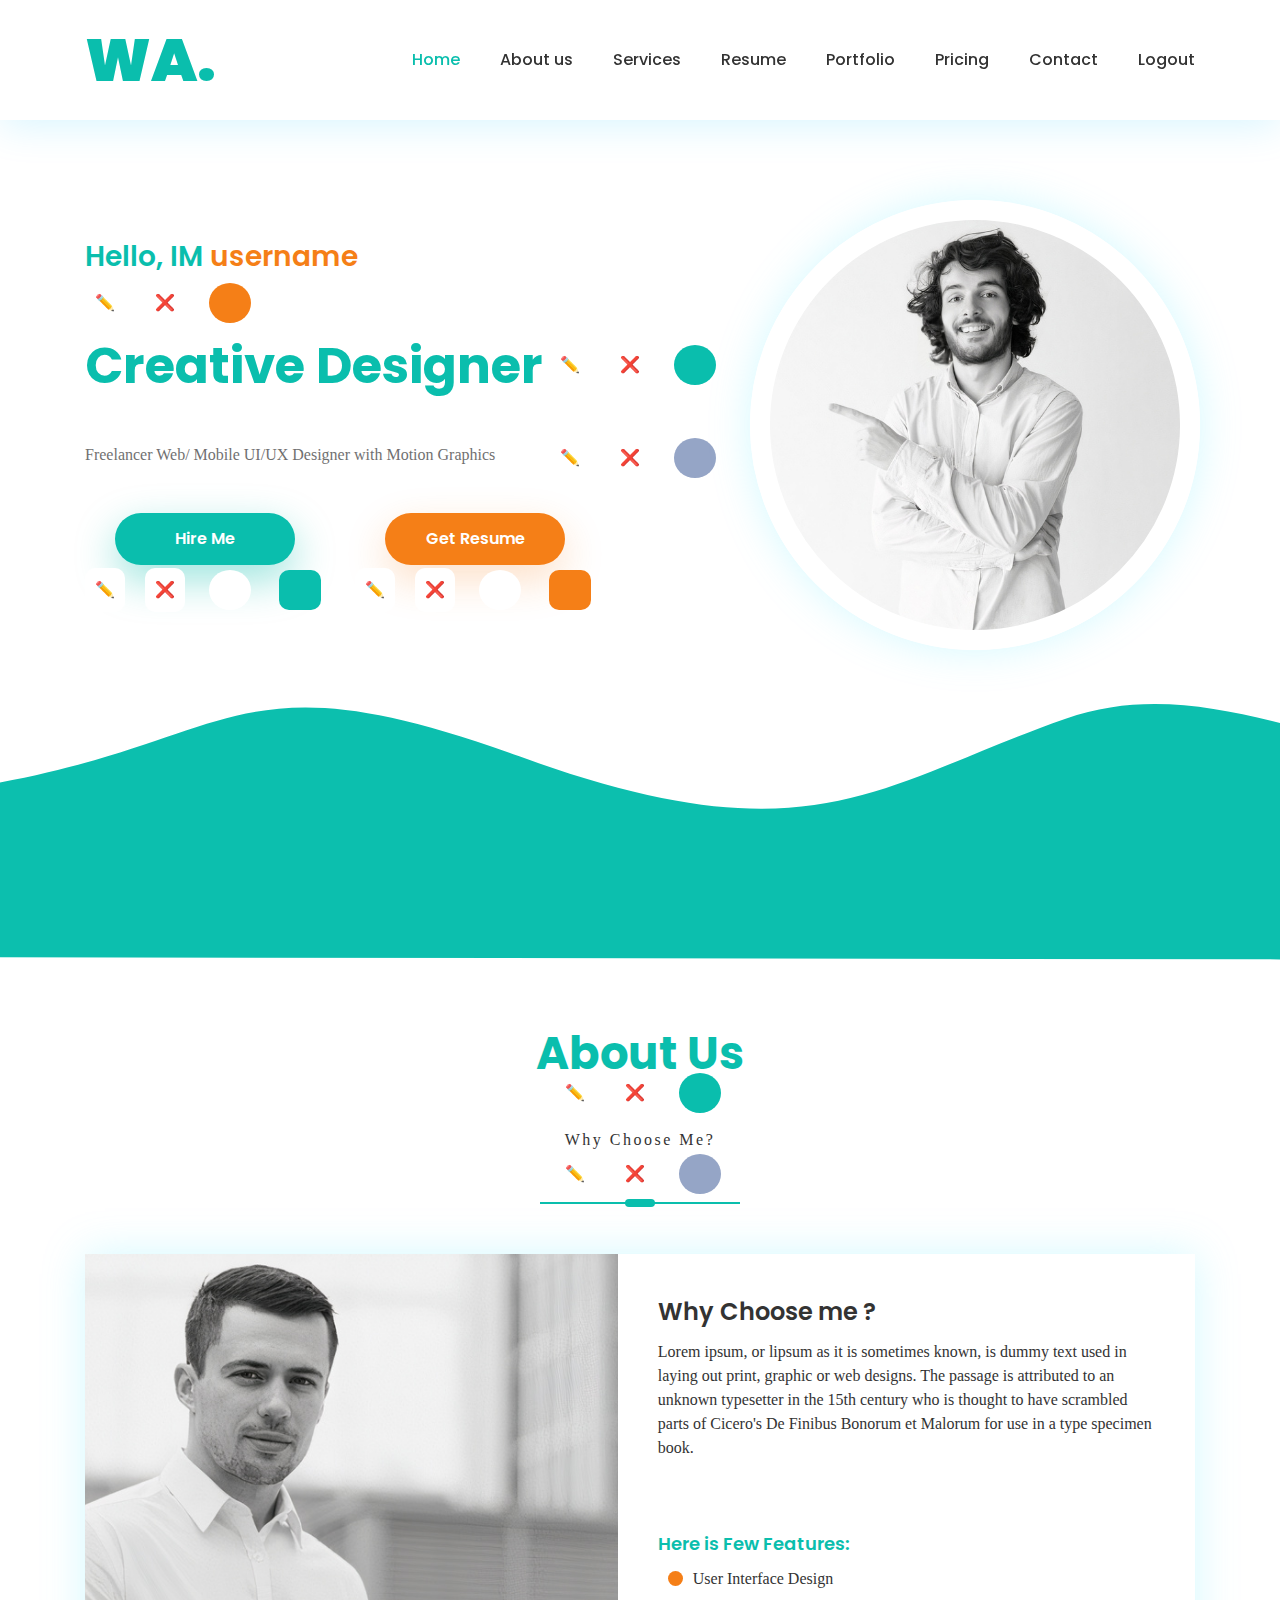
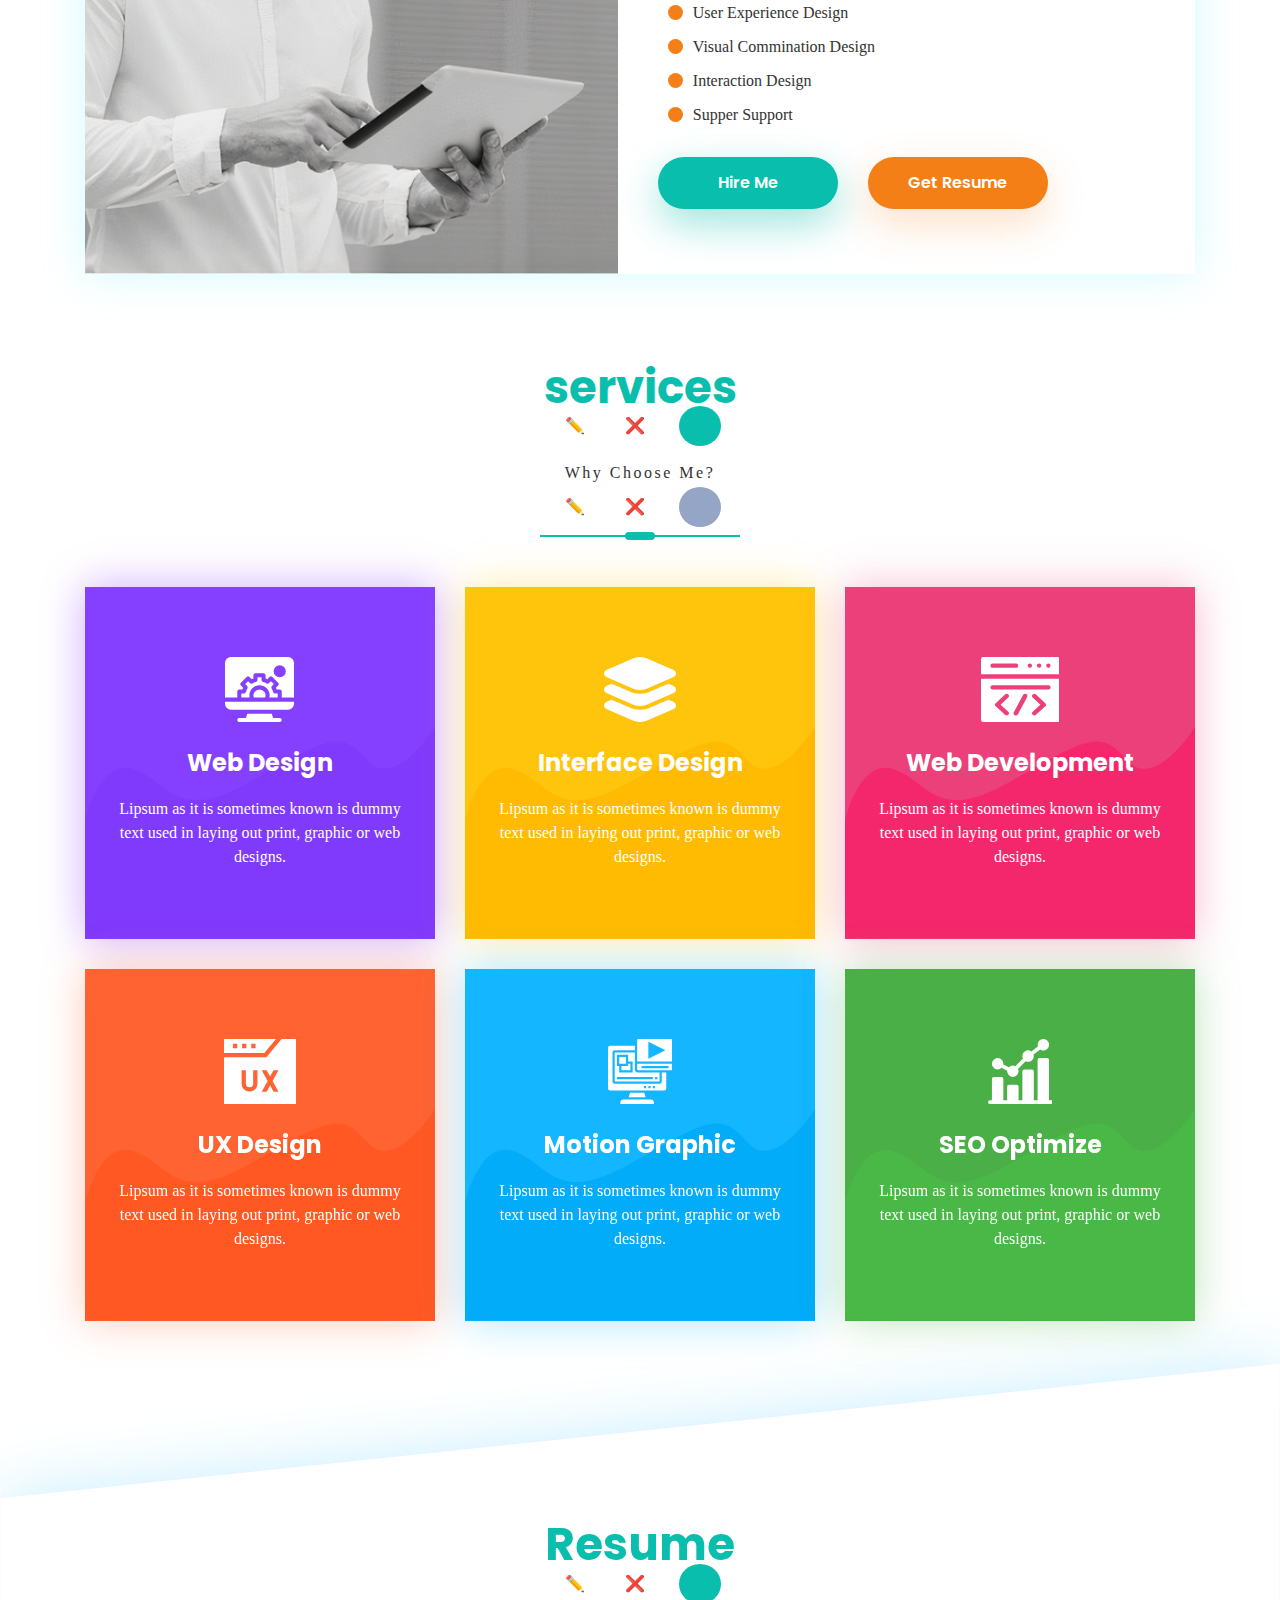
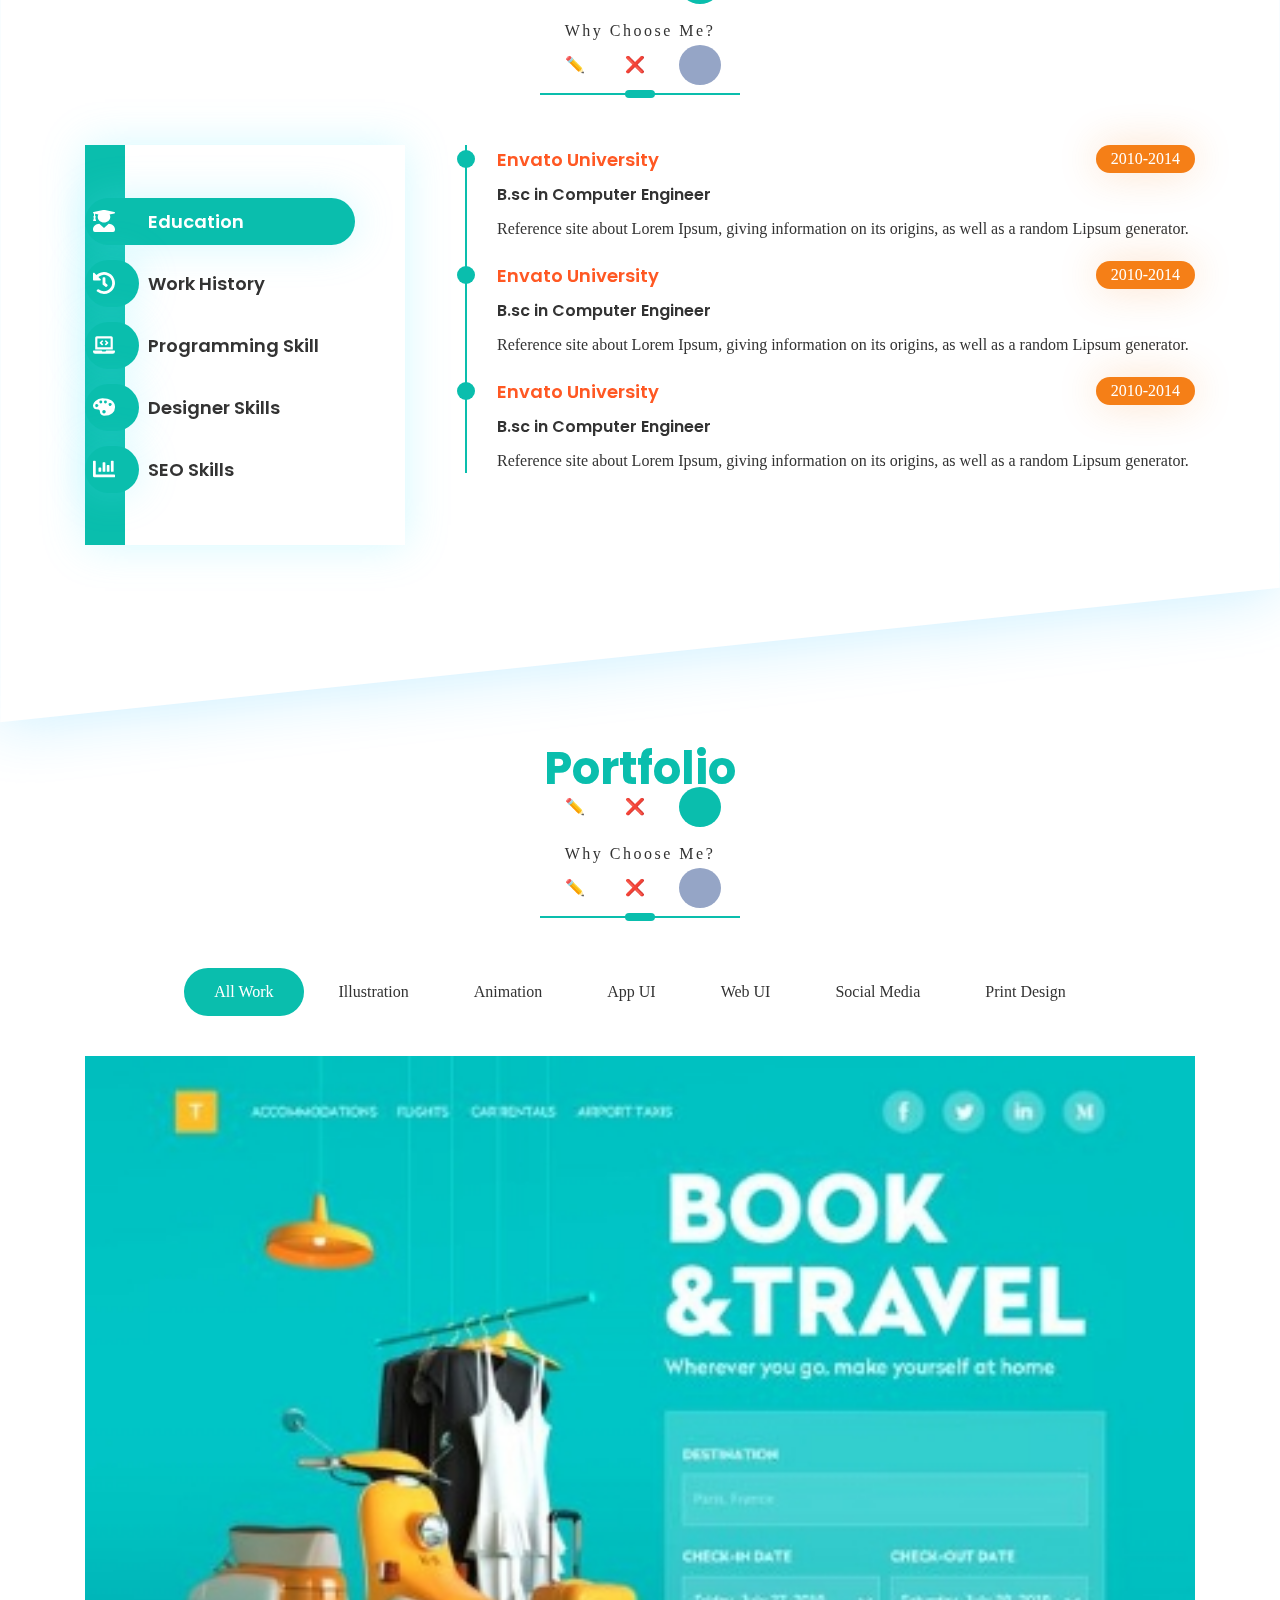
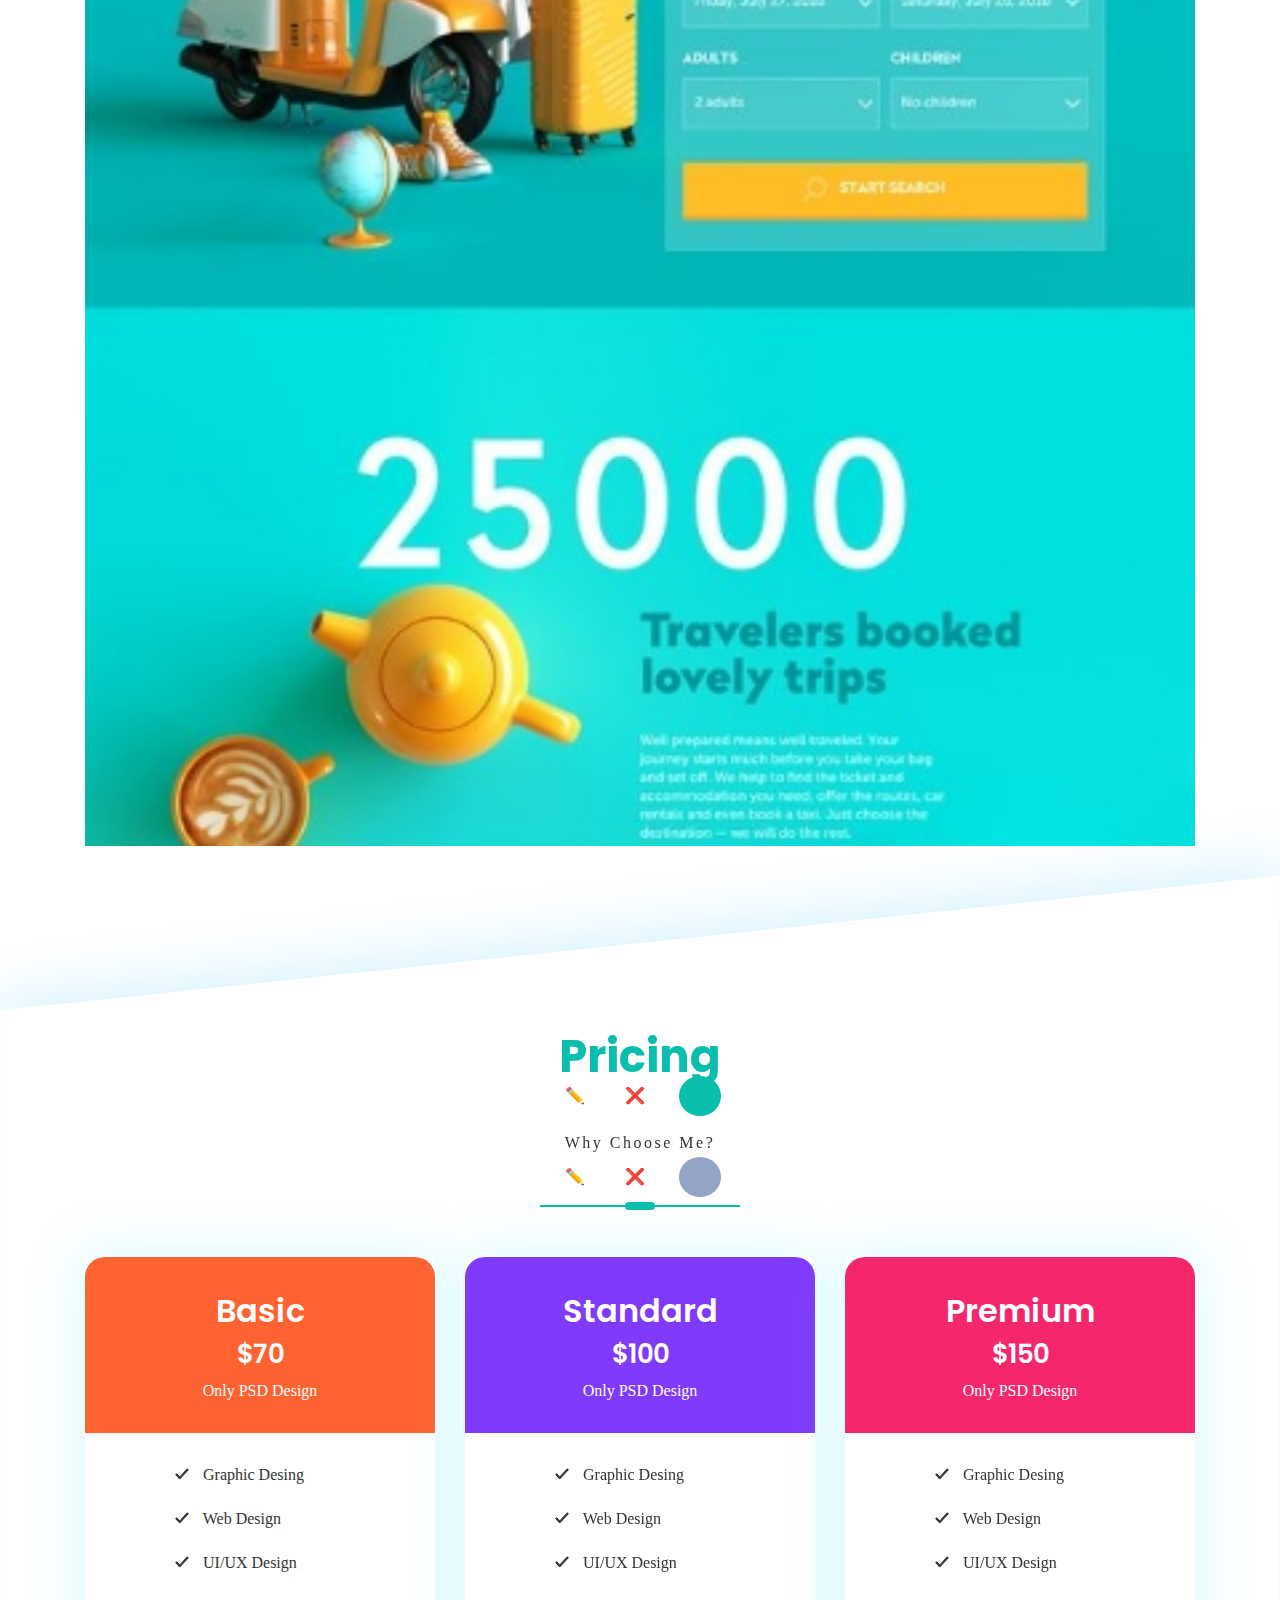
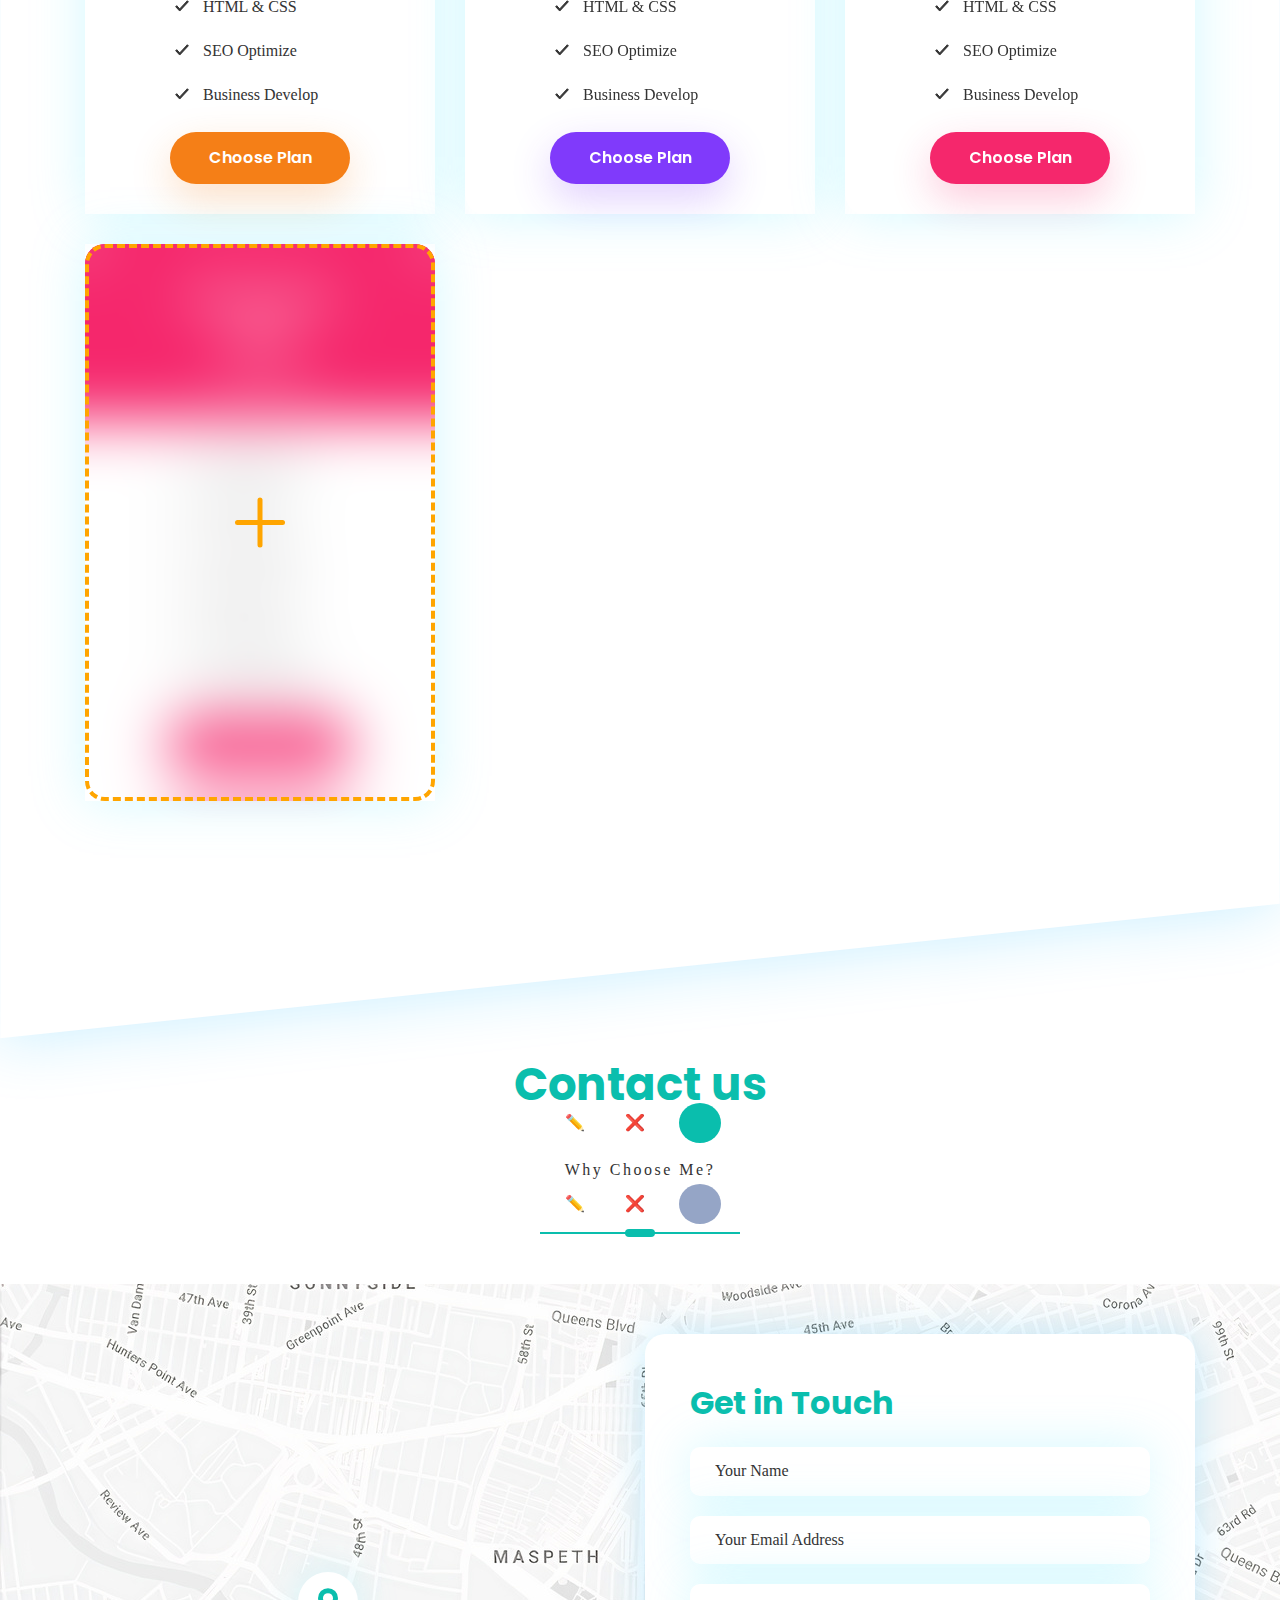
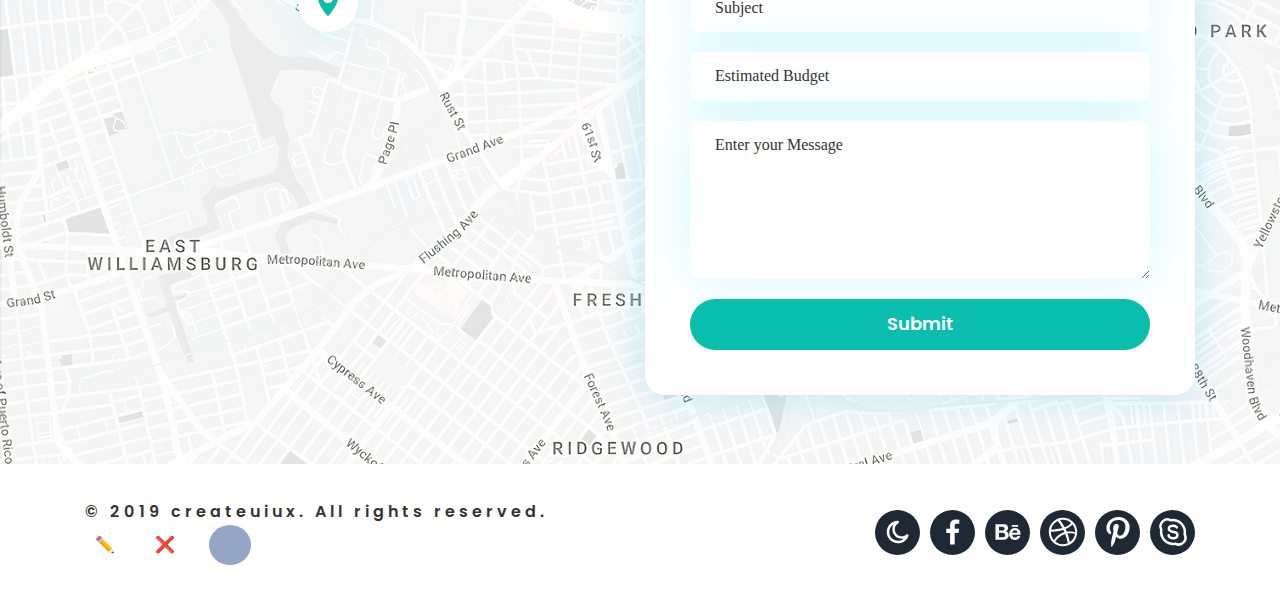
==== html/index.html @ fae96e4f "update" ====
<!doctype html>
<html lang="en">

<head>
    <meta charset="UTF-8">
    <meta name="viewport" content="width=device-width,initial-scale=1.0">
    <meta http-equiv="X-UA-Compatible" content="ie=edge">
    <title>portfolio | cms</title>
    <link rel="icon" type="image/png" href="../images/app-logo.png">
    <link rel="stylesheet" href="../css/app.css">
    <link rel="stylesheet" href="../css/swiper-bundle.min.css">
    <link rel="stylesheet" href="../css/responsive.css">

</head>

<body>


    <header class="header">
        <div class="container">
            <nav class="nav">
                <div class="logo-box">
                    <div class="nav__logo">WA.</div>
                    <img src="" alt="Logo" style="display:none;" class="nav__logo-img">
                    <!-- This is where the selected image will appear -->

                    <div class="navelogoinput-box">
                        📂
                        <input type="file" name="nav-logo" id="navLogo" class="nav__logo-input">
                    </div>
                </div>

                <ul class="menu ">
                    <li data-section="home" class="menu__item menu__item--active">
                        <a href="#" class="menu__link">Home</a>
                    </li>
                    <li data-section="aboutus" class="menu__item">
                        <a href="#" class="menu__link about-us-menu-link">About us</a>
                    </li>
                    <li data-section="services" class="menu__item">
                        <a href="#" class="menu__link service-menu-link">Services</a>
                    </li>
                    <li data-section="resume" class="menu__item">
                        <a href="#" class="menu__link resume-menu-link">Resume</a>
                    </li>
                    <li data-section="portfolio" class="menu__item">
                        <a href="#" class="menu__link portfolio-menu-link">Portfolio</a>
                    </li>
                    <li data-section="pricing" class="menu__item">
                        <a href="#" class="menu__link pricing-menu-link">Pricing</a>
                    </li>
                    <li data-section="contactus" class="menu__item">
                        <a href="#" class="menu__link contact-menu-link">Contact</a>
                    </li>
                    <li data-section="contactus" class="menu__item">
                        <a href="#" class="menu__link logout">Logout</a>
                    </li>
                </ul>
                <div class="nav__toggle-icon">
                    <div class="nav__toggle-line"></div>
                </div>
            </nav>
        </div>
    </header>
    <main class="main">
        <!-- ----------------------------------------------------------------------- -->
        <!--                       home part of the portfolio                        -->
        <!-- ----------------------------------------------------------------------- -->
        <section class="home">
            <div class="container">
                <div class="row align-items-center">
                    <div class="col-12 col-lg-7">
                        <div class="home__content">
                            <div class="home__name-box">
                                <h3 class="home__name">Hello, IM <span class="home__name-username">username</span></h3>
                                <div class="manage-text-box">
                                    <div class="mange-text-wrapper">

                                        <span class="pen" id="pen">✏️</span>
                                        <span class="del" id="del">❌</span>
                                        <input type="color" name="home-name-color" value="#F57F17" id="homeNameColor"
                                            class="home-name-color">
                                    </div>
                                    <div class="edit-text-box">
                                        <input type="text" name="name-text" id="nameText">
                                        <input type="submit" value="save" id="saveNameText">
                                    </div>
                                </div>
                            </div>

                            <div class="home-title-manage">

                                <h2 class="home__title">Creative Designer</h2>
                                <div class="manage-text">
                                    <span class="pen" id="titlePen">✏️</span>
                                    <span class="del" id="titleDel">❌</span>
                                    <input type="color" name="title-color" value="#0abead" id="titleColor"
                                        class="title-color">
                                    <div class="title-edit-text-box">
                                        <input type="text" autofocus name="title-text" id="titleText">
                                        <input type="submit" value="save" id="saveTitleText">
                                    </div>
                                </div>
                            </div>

                            <div class="home-caption-box">
                                <p class="home__caption">Freelancer Web/ Mobile UI/UX Designer with Motion Graphics
                                </p>
                                <div class="manage-text">
                                    <span class="pen" id="captionPen">✏️</span>
                                    <span class="del" id="captionDel">❌</span>
                                    <input type="color" name="caption-color" value="#95a5c6" id="captionColor"
                                        class="caption-color">
                                    <div class="caption-edit-text-box">
                                        <input type="text" name="title-text" id="captionText">
                                        <input type="submit" value="save" id="saveCaptionText">
                                    </div>
                                </div>
                            </div>

                            <div class="home__links-wrapper">
                                <div class="home-link-editor-box">
                                    <a href="#" class="app-btn home__first-link">Hire Me</a>
                                    <div class="manage-text manage-first-link">
                                        <span class="pen" id="firstLinkPen">✏️</span>
                                        <span class="del" id="firstLinkDel">❌</span>
                                        <input type="color" name="title-color" value="#ffffff" id="firstLinkColor"
                                            class="home-link-color">
                                        <input type="color" name="title-color" value="#0abead" id="firstLinkBgColor"
                                            class="home-btn-color">
                                        <div class="first-link-edit-text-box absolut-edit">
                                            <input type="text" name="title-text" id="firstLinkText">
                                            <input type="submit" value="save" id="saveFirstLinkText">
                                        </div>
                                    </div>
                                </div>


                                <div class="home-link-editor-box">
                                    <a href="#" class="app-btn app-btn--orange home__second-link">Get Resume</a>
                                    <div class="manage-text manage-second-link">
                                        <span class="pen" id="secondLinkPen">✏️</span>
                                        <span class="del" id="secondLinkDel">❌</span>
                                        <input type="color" name="title-color" value="#ffffff" id="secondLinkColor"
                                            class="home-link-color">
                                        <input type="color" name="title-color" value="#F57F17" id="secondLinkBgColor"
                                            class="home-btn-color">
                                        <div class="second-link-edit-text-box absolut-edit">
                                            <input type="text" name="title-text" id="secondLinkText">
                                            <input type="submit" value="save" id="saveSecondLinkText">
                                        </div>
                                    </div>
                                </div>
                                <!-- ----------------------------------------------------------------------- -->
                                <!--                           second link script                            -->
                                <!-- ----------------------------------------------------------------------- -->

                            </div>
                        </div>
                    </div>
                    <div class="col-12 col-lg-5">
                        <div class="home__photo">
                            <div class="home-photo-input-box">
                                📂
                                <input type="file" name="home-photo" id="homePhoto" class="home__Phot-Input">
                            </div>

                        </div>

                    </div>
                </div>
            </div>
        </section>
        <section class="aboutus">

            <div class="section-head">
                <h3 class="section-head__title about-us-text">About Us</h3>
                    <div class="manage-text section-head-manage ">
                        <span class="pen" id="aboutUsTitlePen">✏️</span>
                        <span class="del" id="aboutUsTitleDel">❌</span>
                        <input type="color" name="title-color" value="#0abead" id="aboutUsTitleColor"
                            class="home-link-color">
                        <div class="edit-text-box">
                            <input type="text" name="name-text" id="aboutUsInput">
                            <input type="submit" value="save" id="saveAboutUsText">
                        </div>
                    </div>
                <div class="section-head-caption">
                    <p class="section-head__caption about-us-caption">Why Choose Me?</p>
                    <div class="manage-text section-head-manage section-head-manage-m">
                        <span class="pen" id="aboutUsCaptionPen">✏️</span>
                        <span class="del" id="aboutUsCaptiondel">❌</span>
                        <input type="color" name="title-color" value="#95a5c6" id="aboutUsCaptionColor"
                            class="home-link-color">
                        <div class="edit-text-box">
                            <input type="text" name="name-text" id="aboutUsCaptionInput">
                            <input type="submit" value="save" id="saveaboutUsCaption">
                        </div>
                    </div>
                    <span class="section-head__line"></span>

                </div>
            </div>
            <div class="container">
                <div class="about">
                    <div class="about__cover">
                        <img src="../images/about-us-man.jpg" alt="about us" class="about__img">
                    </div>
                    <div class="about__content">
                        <h4 class="about__title">Why Choose me ?</h4>
                        <p class="about__description">Lorem ipsum, or lipsum as it is sometimes known, is dummy text
                            used in laying out print, graphic or web designs. The passage is
                            attributed to an unknown typesetter in the 15th century who is
                            thought to have scrambled parts of Cicero's De Finibus Bonorum
                            et Malorum for use in a type specimen book.</p>

                        <h5 class="about__list-title">Here is Few Features: </h5>
                        <ul class="about-list">
                            <li class="about-list__item">User Interface Design</li>
                            <li class="about-list__item">User Experience Design</li>
                            <li class="about-list__item">Visual Commination Design</li>
                            <li class="about-list__item">Interaction Design</li>
                            <li class="about-list__item">Supper Support</li>
                        </ul>

                        <div class="about__links-wrapper">
                            <a href="#" class="app-btn about__link">Hire Me</a>
                            <a href="#" class="app-btn app-btn--orange about__link">Get Resume</a>
                        </div>
                    </div>
                </div>
            </div>
            </div>
        </section>
        <section class="services">
            <div class="section-head">
                <h3 class="section-head__title serivece-title">services</h3>
                <div class="manage-text section-head-manage ">
                    <span class="pen" id="servicePen">✏️</span>
                    <span class="del" id="serviceDel">❌</span>
                    <input type="color" name="title-color" value="#0abead" id="serviceColor" class="home-link-color">
                    <div class="edit-text-box">
                        <input type="text" name="name-text" id="serviceInput">
                        <input type="submit" value="save" id="saveServiceInput">
                    </div>
                </div>
                <div class="section-head-caption">
                    <p class="section-head__caption services-caption">Why Choose Me?</p>
                    <div class="manage-text section-head-manage section-head-manage-m">
                        <span class="pen" id="serviceCaptionPen">✏️</span>
                        <span class="del" id="serviceCaptionDel">❌</span>
                        <input type="color" name="title-color" value="#95a5c6" id="serviceCaptionColor"
                            class="home-link-color">
                        <div class="edit-text-box">
                            <input type="text" name="name-text" id="serviceCaptionInput">
                            <input type="submit" value="save" id="saveServiceCaption">
                        </div>
                    </div>
                    <span class="section-head__line"></span>

                </div>
            </div>
            <div class="container">
                <div class="row">
                    <div class="col-12 col-sm-6 col-lg-4">
                        <div class="service service--purple">
                            <svg class="service__icon" width="69.016" height="64.973" viewBox="0 0 69.016 64.973">
                                <path id="icon"
                                    d="M614.281,2598.986a2.03,2.03,0,0,1,0-4.061h6.631l1.348-4.061h24.48l1.348,4.061h6.631a2.03,2.03,0,0,1,0,4.061Zm-8.222-12.182a6.086,6.086,0,0,1-6.066-6.091v-2.03h69.016v2.03a6.2,6.2,0,0,1-6.2,6.091Zm62.949-12.181H656.741v-6.091a2.028,2.028,0,0,0-2.021-2.03H651.6a18.2,18.2,0,0,0-.719-1.74l2.21-2.22a2.04,2.04,0,0,0,0-2.871l-5.719-5.742a2.015,2.015,0,0,0-2.859,0l-2.211,2.22a18.518,18.518,0,0,0-1.732-.724v-3.136a2.029,2.029,0,0,0-2.022-2.03h-8.087a2.028,2.028,0,0,0-2.022,2.03v3.136a18.5,18.5,0,0,0-1.732.724l-2.211-2.22a2.013,2.013,0,0,0-2.859,0l-5.719,5.742a2.04,2.04,0,0,0,0,2.871l2.21,2.22a18.325,18.325,0,0,0-.719,1.74h-3.124a2.029,2.029,0,0,0-2.022,2.03v6.091H599.992V2540.1a6.085,6.085,0,0,1,6.066-6.09h56.749a6.219,6.219,0,0,1,4.355,1.785,5.982,5.982,0,0,1,1.846,4.3v34.518h0ZM648.65,2548.23a6.07,6.07,0,1,0,6.07-6.09A6.087,6.087,0,0,0,648.65,2548.23Zm-4.307,26.391a10.113,10.113,0,1,0-19.687,0H616.3v-4.061H618.9a2.024,2.024,0,0,0,1.958-1.523,14.019,14.019,0,0,1,1.5-3.619,2.039,2.039,0,0,0-.311-2.467l-1.84-1.848,2.859-2.871,1.84,1.848a2.008,2.008,0,0,0,2.459.312,13.861,13.861,0,0,1,3.6-1.5,2.031,2.031,0,0,0,1.516-1.968v-2.6h4.044v2.6a2.032,2.032,0,0,0,1.516,1.968,13.854,13.854,0,0,1,3.6,1.5,2.007,2.007,0,0,0,2.459-.312l1.84-1.848,2.859,2.871-1.839,1.848a2.039,2.039,0,0,0-.311,2.467,13.984,13.984,0,0,1,1.5,3.619,2.026,2.026,0,0,0,1.959,1.523H652.7v4.061Zm-15.517,0a6.067,6.067,0,1,1,11.347,0Z"
                                    transform="translate(-599.992 -2534.013)" fill="#fff" />
                            </svg>
                            <h4 class="service__title">Web Design</h4>
                            <p class="service__caption">Lipsum as it is sometimes known
                                is dummy text used in laying out print,
                                graphic or web designs.</p>
                            <svg class="service__wave" width="369.92" viewBox="0 0 369.92 223.59">
                                <path id="shape"
                                    d="M1249.08,2700.557s15.007-66.794,51.8-54.34,43.02,57.737,121.7,13.585,95.662-58.3,124.531-23.774S1619,2601.5,1619,2601.5v223.59H1249.08Z"
                                    transform="translate(-1249.08 -2601.498)" fill="#803AFB" />
                            </svg>
                        </div>
                    </div>
                    <div class="col-12 col-sm-6 col-lg-4">
                        <div class="service service--yellow">
                            <svg class="service__icon" width="72.005" height="65" viewBox="0 0 72.005 65">
                                <path id="icon"
                                    d="M1027.482,2597.817l-26-11.228c-2.222-.96-3.5-2.452-3.5-4.089s1.274-3.128,3.5-4.089l4.126-1.782,19.9,8.6a23.472,23.472,0,0,0,16.961,0l19.9-8.595,4.127,1.782c2.222.96,3.5,2.451,3.5,4.089s-1.274,3.128-3.5,4.089l-26,11.228a18.5,18.5,0,0,1-13.016,0Zm0-16-26-11.228c-2.222-.96-3.5-2.45-3.5-4.089s1.274-3.128,3.5-4.089l4.127-1.782,19.9,8.6a23.44,23.44,0,0,0,16.96,0l19.9-8.6,4.127,1.782c2.221.96,3.5,2.45,3.5,4.089s-1.274,3.128-3.5,4.089l-26,11.228a18.5,18.5,0,0,1-13.016,0Zm0-16-26-11.228c-2.222-.96-3.5-2.45-3.5-4.088s1.274-3.129,3.5-4.09l26-11.228a18.461,18.461,0,0,1,13.017,0l26,11.228c2.222.96,3.5,2.451,3.5,4.09s-1.275,3.127-3.5,4.088l-26,11.228a18.459,18.459,0,0,1-13.016,0Z"
                                    transform="translate(-997.988 -2533.999)" fill="#fff" />
                            </svg>
                            <h4 class="service__title">Interface Design</h4>
                            <p class="service__caption">Lipsum as it is sometimes known
                                is dummy text used in laying out print,
                                graphic or web designs.</p>
                            <svg class="service__wave" width="369.92" viewBox="0 0 369.92 223.59">
                                <path id="shape"
                                    d="M1249.08,2700.557s15.007-66.794,51.8-54.34,43.02,57.737,121.7,13.585,95.662-58.3,124.531-23.774S1619,2601.5,1619,2601.5v223.59H1249.08Z"
                                    transform="translate(-1249.08 -2601.498)" fill="#FFBB01" />
                            </svg>
                        </div>
                    </div>
                    <div class="col-12 col-sm-6 col-lg-4">
                        <div class="service service--pink">
                            <svg class="service__icon" width="78.997" height="65" viewBox="0 0 78.997 65">
                                <path id="icon"
                                    d="M1471.684,2599h-74.368a2.247,2.247,0,0,1-2.315-2.167v-41.167h79v41.167A2.247,2.247,0,0,1,1471.684,2599Zm-23.3-28.166a2.377,2.377,0,0,0-1.636.635,2.068,2.068,0,0,0,0,3.063l7.621,7.134-7.621,7.136a2.067,2.067,0,0,0,0,3.063,2.425,2.425,0,0,0,3.272,0l9.257-8.666a2.069,2.069,0,0,0,0-3.064l-9.257-8.666A2.377,2.377,0,0,0,1448.386,2570.833Zm-9.252,0a2.339,2.339,0,0,0-2.076,1.2l-9.257,17.333a2.032,2.032,0,0,0-.14,1.614,2.195,2.195,0,0,0,1.175,1.294,2.439,2.439,0,0,0,1.033.229,2.329,2.329,0,0,0,2.073-1.2l9.257-17.334a2.029,2.029,0,0,0,.14-1.614,2.191,2.191,0,0,0-1.175-1.294A2.449,2.449,0,0,0,1439.134,2570.835Zm-18.521,0a2.38,2.38,0,0,0-1.636.635l-9.257,8.666a2.071,2.071,0,0,0,0,3.064l9.257,8.666a2.426,2.426,0,0,0,3.273,0,2.069,2.069,0,0,0,0-3.063l-7.621-7.136,7.621-7.134a2.07,2.07,0,0,0,0-3.063A2.381,2.381,0,0,0,1420.613,2570.833Zm-13.885-8.667a2.171,2.171,0,1,0,0,4.333h55.544a2.171,2.171,0,1,0,0-4.333ZM1474,2551.333h-79v-15.167a2.247,2.247,0,0,1,2.315-2.167h74.368a2.247,2.247,0,0,1,2.315,2.167v15.166ZM1462.27,2540.5a2.174,2.174,0,1,0,2.31,2.17A2.245,2.245,0,0,0,1462.27,2540.5Zm-9.259,0a2.174,2.174,0,1,0,2.309,2.17A2.246,2.246,0,0,0,1453.01,2540.5Zm-9.25,0a2.174,2.174,0,1,0,2.309,2.17A2.246,2.246,0,0,0,1443.76,2540.5Zm-37.032,0a2.171,2.171,0,1,0,0,4.333h23.144a2.171,2.171,0,1,0,0-4.333Z"
                                    transform="translate(-1395.001 -2533.999)" fill="#fff" />
                            </svg>
                            <h4 class="service__title">Web Development</h4>
                            <p class="service__caption">Lipsum as it is sometimes known
                                is dummy text used in laying out print,
                                graphic or web designs.</p>
                            <svg class="service__wave" width="369.92" viewBox="0 0 369.92 223.59">
                                <path id="shape"
                                    d="M1249.08,2700.557s15.007-66.794,51.8-54.34,43.02,57.737,121.7,13.585,95.662-58.3,124.531-23.774S1619,2601.5,1619,2601.5v223.59H1249.08Z"
                                    transform="translate(-1249.08 -2601.498)" fill="#F5276C" />
                            </svg>
                        </div>
                    </div>
                    <div class="col-12 col-sm-6 col-lg-4">
                        <div class="service service--orange">
                            <svg class="service__icon" width="72.977" height="64.991" viewBox="0 0 72.977 64.991">
                                <path id="icon"
                                    d="M660.989,2999H588.011v-46.615h42.336l15.233-18.375h15.408V2999Zm-26.882-18.669h0l3.489,6.324h4.891l-5.935-10.758,5.935-10.758H637.6l-3.49,6.325-3.49-6.325h-4.891l5.936,10.758-5.936,10.758h4.891l3.489-6.324Zm-28.479-15.118v13.411a7.911,7.911,0,1,0,15.821,0v-13.411h-4.276v13.411a3.635,3.635,0,1,1-7.269,0v-13.411Zm22.718-17.132H588.011v-14.072h52l-11.666,14.072h0Zm-13.066-9.271v4.331h4.28v-4.331Zm-9.19,0v4.331h4.28v-4.331Zm-9.19,0v4.331h4.28v-4.331Z"
                                    transform="translate(-588.011 -2934.009)" fill="#fff" />
                            </svg>
                            <h4 class="service__title">UX Design</h4>
                            <p class="service__caption">Lipsum as it is sometimes known
                                is dummy text used in laying out print,
                                graphic or web designs.</p>
                            <svg class="service__wave" width="369.92" viewBox="0 0 369.92 223.59">
                                <path id="shape"
                                    d="M1249.08,2700.557s15.007-66.794,51.8-54.34,43.02,57.737,121.7,13.585,95.662-58.3,124.531-23.774S1619,2601.5,1619,2601.5v223.59H1249.08Z"
                                    transform="translate(-1249.08 -2601.498)" fill="#FF5823" />
                            </svg>
                        </div>
                    </div>
                    <div class="col-12 col-sm-6 col-lg-4">
                        <div class="service service--blue">
                            <svg class="service__icon" width="64.99" height="64.99" viewBox="0 0 64.99 64.99">
                                <path id="icon"
                                    d="M1039.946,2998.994h-33.616v-1.12a3.365,3.365,0,0,1,3.362-3.362h26.892a3.366,3.366,0,0,1,3.362,3.362v1.119Zm-8.277-6.724h-17.061l1.494-4.482h14.073l1.494,4.481Zm18.362-6.722H996.246a2.244,2.244,0,0,1-2.241-2.242v-40.338a2.244,2.244,0,0,1,2.241-2.241H1020.9v4.482h-20.169a2.244,2.244,0,0,0-2.241,2.241v29.133a2.244,2.244,0,0,0,2.241,2.241h44.82a2.244,2.244,0,0,0,2.242-2.241v-8.963h4.482v15.686A2.244,2.244,0,0,1,1050.031,2985.549Zm-11.2-4.479v2.24h2.24v-2.24Zm-4.489,0v2.24h2.239v-2.24Zm-4.48,0v2.24h2.24v-2.24Zm15.688-4.486h-44.82v-29.133H1020.9v16.807a3.366,3.366,0,0,0,3.362,3.362h21.289v8.962Zm-4.478-4.484v2.24h2.24v-2.24Zm-38.1,0v2.24h35.86v-2.24Zm2.24-11.2v6.724h13.446v-11.206h-4.482v-6.722h-11.205v11.2Zm52.664,4.482h-33.616a1.122,1.122,0,0,1-1.121-1.121v-5.6h35.857v5.6A1.122,1.122,0,0,1,1057.874,2965.379Zm-30.254-4.479v2.24h26.89v-2.24Zm-11.2,4.479h-8.964V2960.9h6.723v-2.241h2.241v6.722Zm-4.485-6.729h-6.72v-6.72h6.72v6.719Zm47.065-2.236h-35.857v-21.29a1.122,1.122,0,0,1,1.121-1.12h33.616a1.122,1.122,0,0,1,1.12,1.12v21.289Zm-24.652-19.74h0v17.072l17.073-8.537-17.073-8.535Z"
                                    transform="translate(-994.005 -2934.005)" fill="#fff" />
                            </svg>
                            <h4 class="service__title">Motion Graphic</h4>
                            <p class="service__caption">Lipsum as it is sometimes known
                                is dummy text used in laying out print,
                                graphic or web designs.</p>
                            <svg class="service__wave" width="369.92" viewBox="0 0 369.92 223.59">
                                <path id="shape"
                                    d="M1249.08,2700.557s15.007-66.794,51.8-54.34,43.02,57.737,121.7,13.585,95.662-58.3,124.531-23.774S1619,2601.5,1619,2601.5v223.59H1249.08Z"
                                    transform="translate(-1249.08 -2601.498)" fill="#03ACF8" />
                            </svg>
                        </div>
                    </div>
                    <div class="col-12 col-sm-6 col-lg-4">
                        <div class="service service--green">
                            <svg class="service__icon" width="64.999" height="65" viewBox="0 0 64.999 65">
                                <path id="icon"
                                    d="M1403.9,2999a1.9,1.9,0,1,1,0-3.809h2.031v-21.2a1.9,1.9,0,0,1,1.9-1.9h7.618a1.9,1.9,0,0,1,1.9,1.9v21.2h3.809v-13.584a1.9,1.9,0,0,1,1.9-1.9h7.617a1.9,1.9,0,0,1,1.9,1.9v13.584h3.808v-28.817a1.9,1.9,0,0,1,1.9-1.9h7.618a1.9,1.9,0,0,1,1.9,1.9v28.817h3.809v-40.243a1.9,1.9,0,0,1,1.9-1.9h7.618a1.9,1.9,0,0,1,1.9,1.9v40.243h2.031a1.9,1.9,0,0,1,0,3.809Zm17.266-32.626a5.677,5.677,0,0,1,.069-.693l-5.637-2.818a5.7,5.7,0,1,1,1.759-4.107,5.493,5.493,0,0,1-.07.692l5.637,2.818a5.612,5.612,0,0,1,6.4-1.033l7.647-7.646a5.65,5.65,0,0,1-.573-2.448,5.706,5.706,0,0,1,8.876-4.752l6.644-4.982a5.63,5.63,0,0,1-.285-1.692,5.724,5.724,0,1,1,2.551,4.752l-6.644,4.981a5.642,5.642,0,0,1,.285,1.692,5.719,5.719,0,0,1-5.713,5.713,5.636,5.636,0,0,1-2.447-.573l-7.647,7.647a5.651,5.651,0,0,1,.573,2.448,5.713,5.713,0,0,1-11.425,0Z"
                                    transform="translate(-1402 -2933.999)" fill="#fff" />
                            </svg>
                            <h4 class="service__title">SEO Optimize</h4>
                            <p class="service__caption">Lipsum as it is sometimes known
                                is dummy text used in laying out print,
                                graphic or web designs.</p>
                            <svg class="service__wave" width="369.92" viewBox="0 0 369.92 223.59">
                                <path id="shape"
                                    d="M1249.08,2700.557s15.007-66.794,51.8-54.34,43.02,57.737,121.7,13.585,95.662-58.3,124.531-23.774S1619,2601.5,1619,2601.5v223.59H1249.08Z"
                                    transform="translate(-1249.08 -2601.498)" fill="#49B846" />
                            </svg>
                        </div>
                    </div>
                </div>
            </div>
            </div>
        </section>
        <section class="resume">
            <div class="section-head skew-reset">
                <h3 class="section-head__title resume-title">Resume</h3>
                <div class="manage-text section-head-manage ">
                    <span class="pen" id="resumePen">✏️</span>
                    <span class="del" id="resumeDel">❌</span>
                    <input type="color" name="title-color" value="#0abead" id="resumeColor" class="home-link-color">
                    <div class="edit-text-box">
                        <input type="text" name="name-text" id="resumeInput">
                        <input type="submit" value="save" id="saveResumeInput">
                    </div>
                </div>
                <div class="section-head-caption">
                    <p class="section-head__caption resume-caption">Why Choose Me?</p>
                    <div class="manage-text section-head-manage section-head-manage-m">
                        <span class="pen" id="resumeCaptionPen">✏️</span>
                        <span class="del" id="resumeCaptionDel">❌</span>
                        <input type="color" name="title-color" value="#95a5c6" id="resumeCaptionColor"
                            class="home-link-color">
                        <div class="edit-text-box">
                            <input type="text" name="name-text" id="resumeCaptionInput">
                            <input type="submit" value="save" id="saveResumeCaptionInput">
                        </div>
                    </div>
                    <span class="section-head__line"></span>

                </div>
            </div>

            <div class="container skew-reset">

                <div class="row">
                    <div class="col-12 col-lg-4">
                        <ul class="resume-list h-full">
                            <li class="resume-list__item resume-list__item--active" data-content-id="#education">
                                <svg class="resume-list__icon" width="22" height="21.999" viewBox="0 0 22 21.999">
                                    <path id="Icon_awesome-user-graduate" data-name="Icon awesome-user-graduate"
                                        d="M463.357,3794a2.225,2.225,0,0,1-2.357-2.062v-.412c0-3.1,2.8-5.615,6.315-5.748l4.685,4.1,4.686-4.1c3.511.133,6.315,2.646,6.315,5.748v.412a2.225,2.225,0,0,1-2.358,2.062Zm2.358-15.124a4.918,4.918,0,0,1,.687-2.449l-3.241-.683V3778a.935.935,0,0,1,.045,1.718l.766,2.677a.45.45,0,0,1-.373.6h-2.053a.451.451,0,0,1-.373-.6l.766-2.677a.934.934,0,0,1,.044-1.718v-2.51l-.314-.064c-.888-.189-.888-1.169,0-1.358l9.36-1.973a4.839,4.839,0,0,1,1.95,0l9.349,1.977c.894.189.894,1.165,0,1.354l-4.728,1a4.87,4.87,0,0,1,.687,2.449c0,3.038-2.814,5.5-6.286,5.5S465.714,3781.912,465.714,3778.875Z"
                                        transform="translate(-461 -3772)" fill="#fff" />
                                </svg>
                                <span class="resume-list__text">Education</span>
                            </li>
                            <li class="resume-list__item" data-content-id="#work-history">
                                <svg class="resume-list__icon" width="22" height="21.999" viewBox="0 0 22 21.999">
                                    <path id="history_icon"
                                        d="M472.008,3859H472a11.03,11.03,0,0,1-6.9-2.435,1.064,1.064,0,0,1-.081-1.58l.5-.5a1.067,1.067,0,0,1,.76-.316,1.042,1.042,0,0,1,.655.228A8.079,8.079,0,0,0,472,3856.16a8.161,8.161,0,1,0-5.592-14.108l2.251,2.252a.71.71,0,0,1-.5,1.211h-6.448a.71.71,0,0,1-.709-.71v-6.448a.708.708,0,0,1,1.211-.5l2.191,2.19A10.995,10.995,0,1,1,472.008,3859Zm2.126-7.115a1.06,1.06,0,0,1-.653-.224l-2.9-2.257v-6.017a1.065,1.065,0,0,1,1.064-1.064h.71a1.065,1.065,0,0,1,1.064,1.064v4.628l1.805,1.4a1.067,1.067,0,0,1,.187,1.495l-.436.56A1.06,1.06,0,0,1,474.134,3851.884Z"
                                        transform="translate(-461 -3837)" fill="#fff" />
                                </svg>
                                <span class="resume-list__text">Work History</span>
                            </li>
                            <li class="resume-list__item" data-content-id="#programming-skill">
                                <svg class="resume-list__icon" width="24.126" height="19.301"
                                    viewBox="0 0 24.126 19.301">
                                    <path id="Icon_awesome-laptop-code" data-name="Icon awesome-laptop-code"
                                        d="M480.713,3922.65h-19.3a2.416,2.416,0,0,1-2.413-2.413v-.6a.6.6,0,0,1,.6-.6h9.018a1.2,1.2,0,0,0,.366.824,1.22,1.22,0,0,0,.869.382h2.292a1.185,1.185,0,0,0,1.234-1.206h9.14a.6.6,0,0,1,.6.6v.6A2.416,2.416,0,0,1,480.713,3922.65Zm0-4.826h-19.3v-12.666a1.812,1.812,0,0,1,1.809-1.81H478.9a1.812,1.812,0,0,1,1.81,1.81v12.665Zm-16.893-12.065v9.65H478.3v-9.65Zm9.265,7.63a.6.6,0,0,1-.427-.177l-.426-.426a.606.606,0,0,1,0-.854l1.346-1.346-1.346-1.347a.6.6,0,0,1,0-.853l.426-.427a.6.6,0,0,1,.854,0l2.2,2.2a.606.606,0,0,1,0,.854l-2.2,2.2A.6.6,0,0,1,473.086,3913.389Zm-4.046,0a.6.6,0,0,1-.426-.177l-2.2-2.2a.6.6,0,0,1,0-.854l2.2-2.2a.6.6,0,0,1,.854,0l.426.426a.605.605,0,0,1,0,.854l-1.346,1.347,1.346,1.346a.6.6,0,0,1,0,.854l-.426.426A.6.6,0,0,1,469.04,3913.389Z"
                                        transform="translate(-458.999 -3903.348)" fill="#fff" />
                                </svg>
                                <span class="resume-list__text">Programming Skill</span>
                            </li>
                            <li class="resume-list__item" data-content-id="#designer-skills">
                                <svg class="resume-list__icon" width="23.303" height="18.448"
                                    viewBox="0 0 23.303 18.448">
                                    <path id="Icon_map-art-gallery" data-name="Icon map-art-gallery"
                                        d="M471.651,3986.223a4.2,4.2,0,0,1-4.293-4.3c0-1.747-1.066-2.459-3.68-2.459a3.386,3.386,0,0,1-2.76-1.23,4.874,4.874,0,0,1-.92-3.074,7.158,7.158,0,0,1,2.606-4.613,10.661,10.661,0,0,1,7.206-2.767c4.028,0,7.225.724,9.5,2.153a8.471,8.471,0,0,1,3.986,7.687,7.666,7.666,0,0,1-2.836,5.918C478.377,3985.292,475.329,3986.223,471.651,3986.223Zm0-6.148a1.844,1.844,0,1,0,1.839,1.845A1.829,1.829,0,0,0,471.651,3980.074Zm-7.665-6.149a1.535,1.535,0,1,0,1.084.451A1.525,1.525,0,0,0,463.986,3973.925Zm14.1-1.231a1.536,1.536,0,1,0,1.085.451A1.537,1.537,0,0,0,478.09,3972.694Zm-4.906-2.459a1.538,1.538,0,0,0-1.533,1.538,1.532,1.532,0,1,0,1.533-1.538Zm-4.905,0a1.537,1.537,0,1,0,1.533,1.538A1.525,1.525,0,0,0,468.279,3970.235Z"
                                        transform="translate(-460 -3967.775)" fill="#fff" />
                                </svg>
                                <span class="resume-list__text">Designer Skills</span>
                            </li>
                            <li class="resume-list__item" data-content-id="#seo-skills">
                                <svg class="resume-list__icon" width="18.888" height="14.167"
                                    viewBox="0 0 18.888 14.167">
                                    <path id="Icon_awesome-chart-bar" data-name="Icon awesome-chart-bar"
                                        d="M480.3,4048.128H463.18a1.182,1.182,0,0,1-1.181-1.181v-12.4a.591.591,0,0,1,.59-.59h1.181a.591.591,0,0,1,.59.59v11.215H480.3a.591.591,0,0,1,.59.59v1.18A.591.591,0,0,1,480.3,4048.128Zm-1.063-4.722h-1.416a.512.512,0,0,1-.472-.472v-8.5a.512.512,0,0,1,.472-.472h1.416a.512.512,0,0,1,.472.472v8.5A.512.512,0,0,1,479.235,4043.406Zm-3.542,0h-1.416a.512.512,0,0,1-.472-.472v-4.958a.5.5,0,0,1,.472-.471h1.416a.5.5,0,0,1,.472.471v4.958A.512.512,0,0,1,475.694,4043.406Zm-3.542,0h-1.416a.512.512,0,0,1-.472-.472v-7.319a.5.5,0,0,1,.472-.472h1.416a.5.5,0,0,1,.472.472v7.319A.512.512,0,0,1,472.152,4043.406Zm-3.542,0h-1.416a.512.512,0,0,1-.472-.472v-2.6a.512.512,0,0,1,.472-.472h1.416a.5.5,0,0,1,.472.472v2.6A.512.512,0,0,1,468.61,4043.406Z"
                                        transform="translate(-462 -4033.962)" fill="#fff" />
                                </svg>
                                <span class="resume-list__text">SEO Skills</span>
                            </li>
                        </ul>
                    </div>
                    <div class="col-12 col-lg-8">
                        <div class="resume-content resume-content--show" id="education">
                            <div class="resume-content__item">
                                <div class="resume-content__head">
                                    <h5 class="resume-content__title">Envato University</h5>
                                    <span class="resume-content__date">2010-2014</span>
                                </div>
                                <h6 class="resume-content__subtitle">B.sc in Computer Engineer</h6>
                                <p class="resume-content__description">
                                    Reference site about Lorem Ipsum, giving information on its origins, as well as a
                                    random Lipsum generator.
                                </p>
                            </div>
                            <div class="resume-content__item">
                                <div class="resume-content__head">
                                    <h5 class="resume-content__title">Envato University</h5>
                                    <span class="resume-content__date">2010-2014</span>
                                </div>
                                <h6 class="resume-content__subtitle">B.sc in Computer Engineer</h6>
                                <p class="resume-content__description">
                                    Reference site about Lorem Ipsum, giving information on its origins, as well as a
                                    random Lipsum generator.
                                </p>
                            </div>
                            <div class="resume-content__item">
                                <div class="resume-content__head">
                                    <h5 class="resume-content__title">Envato University</h5>
                                    <span class="resume-content__date">2010-2014</span>
                                </div>
                                <h6 class="resume-content__subtitle">B.sc in Computer Engineer</h6>
                                <p class="resume-content__description">
                                    Reference site about Lorem Ipsum, giving information on its origins, as well as a
                                    random Lipsum generator.
                                </p>
                            </div>
                        </div>
                        <div class="resume-content" id="work-history">
                            <div class="resume-content__item">
                                <div class="resume-content__head">
                                    <h5 class="resume-content__title">Apple Company</h5>
                                    <span class="resume-content__date">2012-2015</span>
                                </div>
                                <h6 class="resume-content__subtitle">Software Engineer</h6>
                                <p class="resume-content__description">
                                    Reference site about Lorem Ipsum, giving information on its origins, as well as a
                                    random Lipsum generator.
                                </p>
                            </div>
                            <div class="resume-content__item">
                                <div class="resume-content__head">
                                    <h5 class="resume-content__title">Freelancer</h5>
                                    <span class="resume-content__date">2015-2017</span>
                                </div>
                                <h6 class="resume-content__subtitle">Designer as a Freelancer</h6>
                                <p class="resume-content__description">
                                    Reference site about Lorem Ipsum, giving information on its origins, as well as a
                                    random Lipsum generator.
                                </p>
                            </div>
                        </div>
                        <div class="resume-content" id="programming-skill">
                            <div class="resume-content__item">
                                <div class="resume-content__head">
                                    <h5 class="resume-content__title">Html, Css</h5>
                                    <span class="resume-content__date">professional</span>
                                </div>
                                <p class="resume-content__description">
                                    Reference site about Lorem Ipsum, giving information on its origins, as well as a
                                    random Lipsum generator.
                                </p>
                            </div>
                            <div class="resume-content__item">
                                <div class="resume-content__head">
                                    <h5 class="resume-content__title">Javascript</h5>
                                    <span class="resume-content__date">mid level</span>
                                </div>
                                <p class="resume-content__description">
                                    Reference site about Lorem Ipsum, giving information on its origins, as well as a
                                    random Lipsum generator.
                                </p>
                            </div>
                            <div class="resume-content__item">
                                <div class="resume-content__head">
                                    <h5 class="resume-content__title">Php, Laravel</h5>
                                    <span class="resume-content__date">beginner</span>
                                </div>
                                <p class="resume-content__description">
                                    Reference site about Lorem Ipsum, giving information on its origins, as well as a
                                    random Lipsum generator.
                                </p>
                            </div>
                        </div>
                        <div class="resume-content" id="designer-skills">
                            <div class="resume-content__item">
                                <div class="resume-content__head">
                                    <h5 class="resume-content__title">Envato University</h5>
                                    <span class="resume-content__date">2010-2014</span>
                                </div>
                                <h6 class="resume-content__subtitle">B.sc in Computer Engineer</h6>
                                <p class="resume-content__description">
                                    Reference site about Lorem Ipsum, giving information on its origins, as well as a
                                    random Lipsum generator.
                                </p>
                            </div>
                            <div class="resume-content__item">
                                <div class="resume-content__head">
                                    <h5 class="resume-content__title">Envato University</h5>
                                    <span class="resume-content__date">2010-2014</span>
                                </div>
                                <h6 class="resume-content__subtitle">B.sc in Computer Engineer</h6>
                                <p class="resume-content__description">
                                    Reference site about Lorem Ipsum, giving information on its origins, as well as a
                                    random Lipsum generator.
                                </p>
                            </div>
                            <div class="resume-content__item">
                                <div class="resume-content__head">
                                    <h5 class="resume-content__title">Envato University</h5>
                                    <span class="resume-content__date">2010-2014</span>
                                </div>
                                <h6 class="resume-content__subtitle">B.sc in Computer Engineer</h6>
                                <p class="resume-content__description">
                                    Reference site about Lorem Ipsum, giving information on its origins, as well as a
                                    random Lipsum generator.
                                </p>
                            </div>
                        </div>
                        <div class="resume-content" id="seo-skills">
                            <div class="resume-content__item">
                                <div class="resume-content__head">
                                    <h5 class="resume-content__title">Envato University</h5>
                                    <span class="resume-content__date">2010-2014</span>
                                </div>
                                <h6 class="resume-content__subtitle">B.sc in Computer Engineer</h6>
                                <p class="resume-content__description">
                                    Reference site about Lorem Ipsum, giving information on its origins, as well as a
                                    random Lipsum generator.
                                </p>
                            </div>
                            <div class="resume-content__item">
                                <div class="resume-content__head">
                                    <h5 class="resume-content__title">Envato University</h5>
                                    <span class="resume-content__date">2010-2014</span>
                                </div>
                                <h6 class="resume-content__subtitle">B.sc in Computer Engineer</h6>
                                <p class="resume-content__description">
                                    Reference site about Lorem Ipsum, giving information on its origins, as well as a
                                    random Lipsum generator.
                                </p>
                            </div>
                            <div class="resume-content__item">
                                <div class="resume-content__head">
                                    <h5 class="resume-content__title">Envato University</h5>
                                    <span class="resume-content__date">2010-2014</span>
                                </div>
                                <h6 class="resume-content__subtitle">B.sc in Computer Engineer</h6>
                                <p class="resume-content__description">
                                    Reference site about Lorem Ipsum, giving information on its origins, as well as a
                                    random Lipsum generator.
                                </p>
                            </div>
                        </div>
                    </div>
                </div>
            </div>
        </section>
        <section class="portfolio">
            <div class="container">

                <div class="section-head">
                    <h3 class="section-head__title">Portfolio</h3>
                    <div class="manage-text section-head-manage ">
                        <span class="pen" id="pen">✏️</span>
                        <span class="del" id="del">❌</span>
                        <input type="color" name="title-color" value="#0abead" id="headTitleColor"
                            class="home-link-color">
                        <div class="edit-text-box">
                            <input type="text" name="name-text" id="nameText">
                            <input type="submit" value="save" id="saveTitleText">
                        </div>
                    </div>
                    <div class="section-head-caption">
                        <p class="section-head__caption">Why Choose Me?</p>
                        <div class="manage-text section-head-manage section-head-manage-m">
                            <span class="pen" id="pen">✏️</span>
                            <span class="del" id="del">❌</span>
                            <input type="color" name="title-color" value="#95a5c6" id="headCaptionColor"
                                class="home-link-color">
                            <div class="edit-text-box">
                                <input type="text" name="name-text" id="nameText">
                                <input type="submit" value="save" id="saveCaptionText">
                            </div>
                        </div>
                        <span class="section-head__line"></span>

                    </div>
                </div>

                <ul class="portfolio-list">
                    <li class="portfolio-list__item portfolio-list__item--active" data-content-id="#all-work">All
                        Work
                    </li>
                    <li class="portfolio-list__item" data-content-id="#illustration">Illustration</li>
                    <li class="portfolio-list__item" data-content-id="#animation">Animation</li>
                    <li class="portfolio-list__item">App UI</li>
                    <li class="portfolio-list__item">Web UI</li>
                    <li class="portfolio-list__item">Social Media</li>
                    <li class="portfolio-list__item">Print Design</li>
                </ul>
                <div class="portfolio-content portfolio-content--show" id="all-work">
                    <div class="swiper1">
                        <div class="swiper-wrapper">
                            <div class="swiper-slide">
                                <img src="../images/portfolio-1.jpg" class="portfolio-content__img"
                                    alt="Portfolio Image">
                            </div>
                            <div class="swiper-slide">
                                <img src="../images/portfolio-2.jpg" class="portfolio-content__img"
                                    alt="Portfolio Image">
                            </div>
                            <div class="swiper-slide">
                                <img src="../images/portfolio-3.jpg" class="portfolio-content__img"
                                    alt="Portfolio Image">
                            </div>
                            <div class="swiper-slide">
                                <img src="../images/portfolio-1.jpg" class="portfolio-content__img"
                                    alt="Portfolio Image">
                            </div>
                            <div class="swiper-slide">
                                <img src="../images/portfolio-2.jpg" class="portfolio-content__img"
                                    alt="Portfolio Image">
                            </div>
                        </div>
                        <div class="swiper-pagination"></div>
                    </div>
                </div>
                <div class="portfolio-content" id="illustration">
                    <div class="swiper2">
                        <div class="swiper-wrapper">
                            <div class="swiper-slide">
                                <img src="../images/portfolio-3.jpg" class="portfolio-content__img"
                                    alt="Portfolio Image">
                            </div>
                            <div class="swiper-slide">
                                <img src="../images/portfolio-3.jpg" class="portfolio-content__img"
                                    alt="Portfolio Image">
                            </div>
                            <div class="swiper-slide">
                                <img src="../images/portfolio-2.jpg" class="portfolio-content__img"
                                    alt="Portfolio Image">
                            </div>
                            <div class="swiper-slide">
                                <img src="../images/portfolio-3.jpg" class="portfolio-content__img"
                                    alt="Portfolio Image">
                            </div>
                        </div>
                        <div class="swiper-pagination"></div>
                    </div>
                </div>
                <div class="portfolio-content" id="animation">
                    <div class="swiper3">
                        <div class="swiper-wrapper">
                            <div class="swiper-slide">
                                <img src="../images/portfolio-1.jpg" class="portfolio-content__img"
                                    alt="Portfolio Image">
                            </div>
                            <div class="swiper-slide">
                                <img src="../images/portfolio-2.jpg" class="portfolio-content__img"
                                    alt="Portfolio Image">
                            </div>
                            <div class="swiper-slide">
                                <img src="../images/portfolio-2.jpg" class="portfolio-content__img"
                                    alt="Portfolio Image">
                            </div>
                            <div class="swiper-slide">
                                <img src="../images/portfolio-2.jpg" class="portfolio-content__img"
                                    alt="Portfolio Image">
                            </div>
                        </div>
                        <div class="swiper-pagination"></div>
                    </div>
                </div>
        </section>
        <section class="pricing">
            <div class="container skew-reset">
                <div class="section-head">
                    <h3 class="section-head__title">Pricing</h3>
                    <div class="manage-text section-head-manage ">
                        <span class="pen" id="pen">✏️</span>
                        <span class="del" id="del">❌</span>
                        <input type="color" name="title-color" value="#0abead" id="headTitleColor"
                            class="home-link-color">
                        <div class="edit-text-box">
                            <input type="text" name="name-text" id="nameText">
                            <input type="submit" value="save" id="saveTitleText">
                        </div>
                    </div>
                    <div class="section-head-caption">
                        <p class="section-head__caption">Why Choose Me?</p>
                        <div class="manage-text section-head-manage section-head-manage-m">
                            <span class="pen" id="pen">✏️</span>
                            <span class="del" id="del">❌</span>
                            <input type="color" name="title-color" value="#95a5c6" id="headCaptionColor"
                                class="home-link-color">
                            <div class="edit-text-box">
                                <input type="text" name="name-text" id="nameText">
                                <input type="submit" value="save" id="saveCaptionText">
                            </div>
                        </div>
                        <span class="section-head__line"></span>

                    </div>
                </div>
                <div id="package-container"></div>
                <div class="row ">
                </div>
                <div class="row">
                    <div class="col-12 col-sm-6 col-lg-4">
                        <div class="package">
                            <div class="package__head package__head--orange">
                                <h4 class="package__type">Basic</h4>
                                <span class="package__price">$70</span>
                                <span class="package__filter">Only PSD Design</span>
                            </div>
                            <div class="package__body">
                                <ul class="package-options">
                                    <li class="package-options__item">
                                        <svg class="package-options__icon" width="14.058" height="11.773"
                                            viewBox="0 0 14.058 11.773">
                                            <path id="Icon_material-done" data-name="Icon material-done"
                                                d="M1355.037,6029.945l-3.028-3.231-1.009,1.077,4.037,4.309,8.651-9.233-1.009-1.077Z"
                                                transform="translate(-1350.315 -6021.058)" fill="#333" stroke="#333"
                                                stroke-width="1" />
                                        </svg>
                                        Graphic Desing
                                    </li>
                                    <li class="package-options__item">
                                        <svg class="package-options__icon" width="14.058" height="11.773"
                                            viewBox="0 0 14.058 11.773">
                                            <path id="Icon_material-done" data-name="Icon material-done"
                                                d="M1355.037,6029.945l-3.028-3.231-1.009,1.077,4.037,4.309,8.651-9.233-1.009-1.077Z"
                                                transform="translate(-1350.315 -6021.058)" fill="#333" stroke="#333"
                                                stroke-width="1" />
                                        </svg>
                                        Web Design
                                    </li>
                                    <li class="package-options__item">
                                        <svg class="package-options__icon" width="14.058" height="11.773"
                                            viewBox="0 0 14.058 11.773">
                                            <path id="Icon_material-done" data-name="Icon material-done"
                                                d="M1355.037,6029.945l-3.028-3.231-1.009,1.077,4.037,4.309,8.651-9.233-1.009-1.077Z"
                                                transform="translate(-1350.315 -6021.058)" fill="#333" stroke="#333"
                                                stroke-width="1" />
                                        </svg>
                                        UI/UX Design
                                    </li>
                                    <li class="package-options__item">
                                        <svg class="package-options__icon" width="14.058" height="11.773"
                                            viewBox="0 0 14.058 11.773">
                                            <path id="Icon_material-done" data-name="Icon material-done"
                                                d="M1355.037,6029.945l-3.028-3.231-1.009,1.077,4.037,4.309,8.651-9.233-1.009-1.077Z"
                                                transform="translate(-1350.315 -6021.058)" fill="#333" stroke="#333"
                                                stroke-width="1" />
                                        </svg>
                                        HTML & CSS
                                    </li>
                                    <li class="package-options__item">
                                        <svg class="package-options__icon" width="14.058" height="11.773"
                                            viewBox="0 0 14.058 11.773">
                                            <path id="Icon_material-done" data-name="Icon material-done"
                                                d="M1355.037,6029.945l-3.028-3.231-1.009,1.077,4.037,4.309,8.651-9.233-1.009-1.077Z"
                                                transform="translate(-1350.315 -6021.058)" fill="#333" stroke="#333"
                                                stroke-width="1" />
                                        </svg>
                                        SEO Optimize
                                    </li>
                                    <li class="package-options__item">
                                        <svg class="package-options__icon" width="14.058" height="11.773"
                                            viewBox="0 0 14.058 11.773">
                                            <path id="Icon_material-done" data-name="Icon material-done"
                                                d="M1355.037,6029.945l-3.028-3.231-1.009,1.077,4.037,4.309,8.651-9.233-1.009-1.077Z"
                                                transform="translate(-1350.315 -6021.058)" fill="#333" stroke="#333"
                                                stroke-width="1" />
                                        </svg>
                                        Business Develop
                                    </li>
                                </ul>
                                <a href="#" class="app-btn app-btn--orange package__link">Choose Plan</a>
                            </div>
                        </div>
                    </div>
                    <div class="col-12 col-sm-6 col-lg-4">
                        <div class="package">
                            <div class="package__head package__head--purple">
                                <h4 class="package__type">Standard</h4>
                                <span class="package__price">$100</span>
                                <span class="package__filter">Only PSD Design</span>
                            </div>
                            <div class="package__body">
                                <ul class="package-options">
                                    <li class="package-options__item">
                                        <svg class="package-options__icon" width="14.058" height="11.773"
                                            viewBox="0 0 14.058 11.773">
                                            <path id="Icon_material-done" data-name="Icon material-done"
                                                d="M1355.037,6029.945l-3.028-3.231-1.009,1.077,4.037,4.309,8.651-9.233-1.009-1.077Z"
                                                transform="translate(-1350.315 -6021.058)" fill="#333" stroke="#333"
                                                stroke-width="1" />
                                        </svg>
                                        Graphic Desing
                                    </li>
                                    <li class="package-options__item">
                                        <svg class="package-options__icon" width="14.058" height="11.773"
                                            viewBox="0 0 14.058 11.773">
                                            <path id="Icon_material-done" data-name="Icon material-done"
                                                d="M1355.037,6029.945l-3.028-3.231-1.009,1.077,4.037,4.309,8.651-9.233-1.009-1.077Z"
                                                transform="translate(-1350.315 -6021.058)" fill="#333" stroke="#333"
                                                stroke-width="1" />
                                        </svg>
                                        Web Design
                                    </li>
                                    <li class="package-options__item">
                                        <svg class="package-options__icon" width="14.058" height="11.773"
                                            viewBox="0 0 14.058 11.773">
                                            <path id="Icon_material-done" data-name="Icon material-done"
                                                d="M1355.037,6029.945l-3.028-3.231-1.009,1.077,4.037,4.309,8.651-9.233-1.009-1.077Z"
                                                transform="translate(-1350.315 -6021.058)" fill="#333" stroke="#333"
                                                stroke-width="1" />
                                        </svg>
                                        UI/UX Design
                                    </li>
                                    <li class="package-options__item">
                                        <svg class="package-options__icon" width="14.058" height="11.773"
                                            viewBox="0 0 14.058 11.773">
                                            <path id="Icon_material-done" data-name="Icon material-done"
                                                d="M1355.037,6029.945l-3.028-3.231-1.009,1.077,4.037,4.309,8.651-9.233-1.009-1.077Z"
                                                transform="translate(-1350.315 -6021.058)" fill="#333" stroke="#333"
                                                stroke-width="1" />
                                        </svg>
                                        HTML & CSS
                                    </li>
                                    <li class="package-options__item">
                                        <svg class="package-options__icon" width="14.058" height="11.773"
                                            viewBox="0 0 14.058 11.773">
                                            <path id="Icon_material-done" data-name="Icon material-done"
                                                d="M1355.037,6029.945l-3.028-3.231-1.009,1.077,4.037,4.309,8.651-9.233-1.009-1.077Z"
                                                transform="translate(-1350.315 -6021.058)" fill="#333" stroke="#333"
                                                stroke-width="1" />
                                        </svg>
                                        SEO Optimize
                                    </li>
                                    <li class="package-options__item">
                                        <svg class="package-options__icon" width="14.058" height="11.773"
                                            viewBox="0 0 14.058 11.773">
                                            <path id="Icon_material-done" data-name="Icon material-done"
                                                d="M1355.037,6029.945l-3.028-3.231-1.009,1.077,4.037,4.309,8.651-9.233-1.009-1.077Z"
                                                transform="translate(-1350.315 -6021.058)" fill="#333" stroke="#333"
                                                stroke-width="1" />
                                        </svg>
                                        Business Develop
                                    </li>
                                </ul>
                                <a href="#" class="app-btn app-btn--purple package__link">Choose Plan</a>
                            </div>
                        </div>
                    </div>
                    <div class="col-12 col-sm-6 col-lg-4">
                        <div class="package">
                            <div class="package__head package__head--pink">
                                <h4 class="package__type">Premium</h4>
                                <span class="package__price">$150</span>
                                <span class="package__filter">Only PSD Design</span>
                            </div>
                            <div class="package__body">
                                <ul class="package-options">
                                    <li class="package-options__item">
                                        <svg class="package-options__icon" width="14.058" height="11.773"
                                            viewBox="0 0 14.058 11.773">
                                            <path id="Icon_material-done" data-name="Icon material-done"
                                                d="M1355.037,6029.945l-3.028-3.231-1.009,1.077,4.037,4.309,8.651-9.233-1.009-1.077Z"
                                                transform="translate(-1350.315 -6021.058)" fill="#333" stroke="#333"
                                                stroke-width="1" />
                                        </svg>
                                        Graphic Desing
                                    </li>
                                    <li class="package-options__item">
                                        <svg class="package-options__icon" width="14.058" height="11.773"
                                            viewBox="0 0 14.058 11.773">
                                            <path id="Icon_material-done" data-name="Icon material-done"
                                                d="M1355.037,6029.945l-3.028-3.231-1.009,1.077,4.037,4.309,8.651-9.233-1.009-1.077Z"
                                                transform="translate(-1350.315 -6021.058)" fill="#333" stroke="#333"
                                                stroke-width="1" />
                                        </svg>
                                        Web Design
                                    </li>
                                    <li class="package-options__item">
                                        <svg class="package-options__icon" width="14.058" height="11.773"
                                            viewBox="0 0 14.058 11.773">
                                            <path id="Icon_material-done" data-name="Icon material-done"
                                                d="M1355.037,6029.945l-3.028-3.231-1.009,1.077,4.037,4.309,8.651-9.233-1.009-1.077Z"
                                                transform="translate(-1350.315 -6021.058)" fill="#333" stroke="#333"
                                                stroke-width="1" />
                                        </svg>
                                        UI/UX Design
                                    </li>
                                    <li class="package-options__item">
                                        <svg class="package-options__icon" width="14.058" height="11.773"
                                            viewBox="0 0 14.058 11.773">
                                            <path id="Icon_material-done" data-name="Icon material-done"
                                                d="M1355.037,6029.945l-3.028-3.231-1.009,1.077,4.037,4.309,8.651-9.233-1.009-1.077Z"
                                                transform="translate(-1350.315 -6021.058)" fill="#333" stroke="#333"
                                                stroke-width="1" />
                                        </svg>
                                        HTML & CSS
                                    </li>
                                    <li class="package-options__item">
                                        <svg class="package-options__icon" width="14.058" height="11.773"
                                            viewBox="0 0 14.058 11.773">
                                            <path id="Icon_material-done" data-name="Icon material-done"
                                                d="M1355.037,6029.945l-3.028-3.231-1.009,1.077,4.037,4.309,8.651-9.233-1.009-1.077Z"
                                                transform="translate(-1350.315 -6021.058)" fill="#333" stroke="#333"
                                                stroke-width="1" />
                                        </svg>
                                        SEO Optimize
                                    </li>
                                    <li class="package-options__item">
                                        <svg class="package-options__icon" width="14.058" height="11.773"
                                            viewBox="0 0 14.058 11.773">
                                            <path id="Icon_material-done" data-name="Icon material-done"
                                                d="M1355.037,6029.945l-3.028-3.231-1.009,1.077,4.037,4.309,8.651-9.233-1.009-1.077Z"
                                                transform="translate(-1350.315 -6021.058)" fill="#333" stroke="#333"
                                                stroke-width="1" />
                                        </svg>
                                        Business Develop
                                    </li>
                                </ul>
                                <a href="#" class="app-btn app-btn--pink package__link">Choose Plan</a>
                            </div>
                        </div>
                    </div>
                    <div class="col-12 col-sm-6 col-lg-4 ">
                        <div class="plus-icon">

                            <div class="package">
                                <div class="bg-blur"></div>
                                <div class="package__head package__head--pink">
                                    <h4 class="package__type">Premium</h4>
                                    <span class="package__price">$150</span>
                                    <span class="package__filter">Only PSD Design</span>
                                </div>
                                <div class="package__body">
                                    <ul class="package-options">
                                        <li class="package-options__item">
                                            <svg class="package-options__icon" width="14.058" height="11.773"
                                                viewBox="0 0 14.058 11.773">
                                                <path id="Icon_material-done" data-name="Icon material-done"
                                                    d="M1355.037,6029.945l-3.028-3.231-1.009,1.077,4.037,4.309,8.651-9.233-1.009-1.077Z"
                                                    transform="translate(-1350.315 -6021.058)" fill="#333" stroke="#333"
                                                    stroke-width="1" />
                                            </svg>
                                            Graphic Desing
                                        </li>
                                        <li class="package-options__item">
                                            <svg class="package-options__icon" width="14.058" height="11.773"
                                                viewBox="0 0 14.058 11.773">
                                                <path id="Icon_material-done" data-name="Icon material-done"
                                                    d="M1355.037,6029.945l-3.028-3.231-1.009,1.077,4.037,4.309,8.651-9.233-1.009-1.077Z"
                                                    transform="translate(-1350.315 -6021.058)" fill="#333" stroke="#333"
                                                    stroke-width="1" />
                                            </svg>
                                            Web Design
                                        </li>
                                        <li class="package-options__item">
                                            <svg class="package-options__icon" width="14.058" height="11.773"
                                                viewBox="0 0 14.058 11.773">
                                                <path id="Icon_material-done" data-name="Icon material-done"
                                                    d="M1355.037,6029.945l-3.028-3.231-1.009,1.077,4.037,4.309,8.651-9.233-1.009-1.077Z"
                                                    transform="translate(-1350.315 -6021.058)" fill="#333" stroke="#333"
                                                    stroke-width="1" />
                                            </svg>
                                            UI/UX Design
                                        </li>
                                        <li class="package-options__item">
                                            <svg class="package-options__icon" width="14.058" height="11.773"
                                                viewBox="0 0 14.058 11.773">
                                                <path id="Icon_material-done" data-name="Icon material-done"
                                                    d="M1355.037,6029.945l-3.028-3.231-1.009,1.077,4.037,4.309,8.651-9.233-1.009-1.077Z"
                                                    transform="translate(-1350.315 -6021.058)" fill="#333" stroke="#333"
                                                    stroke-width="1" />
                                            </svg>
                                            HTML & CSS
                                        </li>
                                        <li class="package-options__item">
                                            <svg class="package-options__icon" width="14.058" height="11.773"
                                                viewBox="0 0 14.058 11.773">
                                                <path id="Icon_material-done" data-name="Icon material-done"
                                                    d="M1355.037,6029.945l-3.028-3.231-1.009,1.077,4.037,4.309,8.651-9.233-1.009-1.077Z"
                                                    transform="translate(-1350.315 -6021.058)" fill="#333" stroke="#333"
                                                    stroke-width="1" />
                                            </svg>
                                            SEO Optimize
                                        </li>
                                        <li class="package-options__item">
                                            <svg class="package-options__icon" width="14.058" height="11.773"
                                                viewBox="0 0 14.058 11.773">
                                                <path id="Icon_material-done" data-name="Icon material-done"
                                                    d="M1355.037,6029.945l-3.028-3.231-1.009,1.077,4.037,4.309,8.651-9.233-1.009-1.077Z"
                                                    transform="translate(-1350.315 -6021.058)" fill="#333" stroke="#333"
                                                    stroke-width="1" />
                                            </svg>
                                            Business Develop
                                        </li>
                                    </ul>
                                    <a href="#" class="app-btn app-btn--pink package__link">Choose Plan</a>
                                </div>
                            </div>
                        </div>
                    </div>
                    <div class="col-12 col-sm-6 col-lg-4">
                    </div>
                </div>

               
        </section>
        <section class="contactus">
            <div class="section-head">
                <h3 class="section-head__title">Contact us</h3>
                <div class="manage-text section-head-manage ">
                    <span class="pen" id="pen">✏️</span>
                    <span class="del" id="del">❌</span>
                    <input type="color" name="title-color" value="#0abead" id="headTitleColor" class="home-link-color">
                    <div class="edit-text-box">
                        <input type="text" name="name-text" id="nameText">
                        <input type="submit" value="save" id="saveTitleText">
                    </div>
                </div>
                <div class="section-head-caption">
                    <p class="section-head__caption">Why Choose Me?</p>
                    <div class="manage-text section-head-manage section-head-manage-m">
                        <span class="pen" id="pen">✏️</span>
                        <span class="del" id="del">❌</span>
                        <input type="color" name="title-color" value="#95a5c6" id="headCaptionColor"
                            class="home-link-color">
                        <div class="edit-text-box">
                            <input type="text" name="name-text" id="nameText">
                            <input type="submit" value="save" id="saveCaptionText">
                        </div>
                    </div>
                    <span class="section-head__line"></span>

                </div>
            </div>
            <div class="contactus__wrapper">
                <div class="container h-full">
                    <div class="contactus__map">
                        <svg class="contactus__icon" width="26" height="35.999" viewBox="0 0 26 35.999">
                            <path id="map_pin" data-name="map pin"
                                d="M634,7348a13.034,13.034,0,0,0-13,13.038c0,8.921,11.634,22.019,12.129,22.572a1.168,1.168,0,0,0,1.742,0c.5-.553,12.129-13.65,12.129-22.572A13.034,13.034,0,0,0,634,7348Zm0,19.6a6.559,6.559,0,1,1,6.541-6.559A6.557,6.557,0,0,1,634,7367.6Z"
                                transform="translate(-621 -7348)" fill="#0abead" />
                        </svg>
                    </div>
                    <div class="contact">
                        <h4 class="contact__title">Get in Touch</h4>
                        <form action="#" class="contact__form">
                            <input type="text" class="contact__input" placeholder="Your Name">
                            <input type="text" class="contact__input" placeholder="Your Email Address">
                            <input type="text" class="contact__input" placeholder="Subject">
                            <input type="text" class="contact__input" placeholder="Estimated Budget">
                            <textarea class="contact__input contact__input--textarea" rows="7"
                                placeholder="Enter your Message"></textarea>
                            <button class="contact__submit" type="submit">Submit</button>
                        </form>
                    </div>
                </div>
            </div>
        </section>
    </main>
    <footer class="footer">
        <div class="container">
            <div class="footer__wrapper">
                <div class="copy-right-manage left">
                    <p class="footer__copy-right">© 2019 createuiux. All rights reserved.</p>
                    <div class="manage-text section-head-manage">
                        <span class="pen" id="pen">✏️</span>
                        <span class="del" id="del">❌</span>
                        <input type="color" name="title-color" value="#95a5c6" id="homeLinkColor"
                            class="home-link-color">
                    </div>
                </div>
                <div class="footer__socials">
                    <div class="change-theme">
                        <svg viewBox="0 0 24 24">
                            <path
                                d="M12.3,4.9c0.4-0.2,0.6-0.7,0.5-1.1S12.2,3,11.7,3C6.8,3.1,3,7.1,3,12c0,5,4,9,9,9c3.8,0,7.1-2.4,8.4-5.9c0.2-0.4,0-0.9-0.4-1.2c-0.4-0.3-0.9-0.2-1.2,0.1c-1,0.9-2.3,1.4-3.7,1.4c-3.1,0-5.7-2.5-5.7-5.7C9.4,7.8,10.5,5.9,12.3,4.9zM15.1,17.4c0.5,0,1,0,1.4-0.1C15.3,18.4,13.7,19,12,19c-3.9,0-7-3.1-7-7c0-2.5,1.4-4.8,3.5-6c-0.7,1.1-1,2.4-1,3.8C7.4,14,10.9,17.4,15.1,17.4z" />
                        </svg>
                    </div>
                    <a href="#" class="footer__social">
                        <svg width="40" height="40" viewBox="0 0 24 24">
                            <path
                                d="M15.12,5.32H17V2.14A26.11,26.11,0,0,0,14.26,2C11.54,2,9.68,3.66,9.68,6.7V9.32H6.61v3.56H9.68V22h3.68V12.88h3.06l.46-3.56H13.36V7.05C13.36,6,13.64,5.32,15.12,5.32Z" />
                        </svg>
                    </a>
                    <a href="#" class="footer__social">
                        <svg width="40" height="40" viewBox="0 0 24 24">
                            <path
                                d="M20.07,6.35H15V7.76h5.09ZM19,16.05a2.23,2.23,0,0,1-1.3.37A2.23,2.23,0,0,1,16,15.88a2.49,2.49,0,0,1-.62-1.76H22a6.47,6.47,0,0,0-.17-2,5.08,5.08,0,0,0-.8-1.73,4.17,4.17,0,0,0-1.42-1.21,4.37,4.37,0,0,0-2-.45,4.88,4.88,0,0,0-1.9.37,4.51,4.51,0,0,0-1.47,1,4.4,4.4,0,0,0-.95,1.52,5.4,5.4,0,0,0-.33,1.91,5.52,5.52,0,0,0,.32,1.94A4.46,4.46,0,0,0,14.16,17a4,4,0,0,0,1.46,1,5.2,5.2,0,0,0,1.94.34,4.77,4.77,0,0,0,2.64-.7,4.21,4.21,0,0,0,1.63-2.35H19.62A1.54,1.54,0,0,1,19,16.05Zm-3.43-4.12a1.87,1.87,0,0,1,1-1.14,2.28,2.28,0,0,1,1-.2,1.73,1.73,0,0,1,1.36.49,2.91,2.91,0,0,1,.63,1.45H15.41A3,3,0,0,1,15.52,11.93Zm-5.29-.48a3.06,3.06,0,0,0,1.28-1,2.72,2.72,0,0,0,.43-1.58,3.28,3.28,0,0,0-.29-1.48,2.4,2.4,0,0,0-.82-1,3.24,3.24,0,0,0-1.27-.52,7.54,7.54,0,0,0-1.64-.16H2V18.29H8.1a6.55,6.55,0,0,0,1.65-.21,4.55,4.55,0,0,0,1.43-.65,3.13,3.13,0,0,0,1-1.14,3.41,3.41,0,0,0,.37-1.65,3.47,3.47,0,0,0-.57-2A3,3,0,0,0,10.23,11.45ZM4.77,7.86H7.36a4.17,4.17,0,0,1,.71.06,1.64,1.64,0,0,1,.61.22,1.05,1.05,0,0,1,.42.44,1.42,1.42,0,0,1,.16.72,1.36,1.36,0,0,1-.47,1.15,2,2,0,0,1-1.22.35H4.77ZM9.61,15.3a1.28,1.28,0,0,1-.45.5,2,2,0,0,1-.65.26,3.33,3.33,0,0,1-.78.08h-3V12.69h3a2.4,2.4,0,0,1,1.45.41,1.65,1.65,0,0,1,.54,1.39A1.77,1.77,0,0,1,9.61,15.3Z" />
                        </svg>
                    </a>
                    <a href="#" class="footer__social">
                        <svg width="40" height="40" enable-background="new 0 0 100 100" viewBox="0 0 100 100">
                            <path
                                d="M50,2.5C23.801,2.5,2.5,23.856,2.5,50.122c2.599,63.179,92.411,63.161,95,0C97.5,23.856,76.199,2.5,50,2.5z M81.413,24.47
		c5.637,6.921,9.078,15.747,9.141,25.356c-1.33-0.296-14.736-3.006-28.247-1.312c-1.084-2.696-2.258-5.398-3.547-8.001
		C73.75,34.375,80.548,25.634,81.413,24.47z M50,9.485c10.323,0,19.739,3.873,26.896,10.265c-0.718,1.037-6.819,9.27-21.259,14.689
		C48.987,22.205,41.619,12.13,40.5,10.628C43.54,9.908,46.728,9.506,50,9.485z M32.752,13.358
		c1.077,1.482,8.339,11.556,15.052,23.536c-18.979,5.037-35.699,4.974-37.514,4.953C12.908,29.232,21.416,18.734,32.752,13.358z
		 M9.424,50.207c0-0.423,0-0.847,0.021-1.249c1.773,0.021,21.449,0.275,41.694-5.799c1.161,2.265,2.28,4.593,3.293,6.9
		c-0.549,0.148-1.077,0.317-1.605,0.487c-20.921,6.773-32.047,25.25-32.975,26.838C13.372,70.187,9.424,60.642,9.424,50.207z
		 M50.021,90.866c-9.373,0-18.029-3.217-24.911-8.593c0.718-1.482,8.951-17.398,31.836-25.399c0.063-0.021,0.169-0.042,0.253-0.085
		c5.7,14.837,8.043,27.261,8.656,30.838C60.999,89.723,55.637,90.866,50.021,90.866z M72.694,83.903
		c-0.443-2.476-2.597-14.371-7.895-28.997c12.709-2.032,23.877,1.291,25.27,1.736C88.253,67.965,81.772,77.722,72.694,83.903z" />
                        </svg>
                    </a>
                    <a href="#" class="footer__social">
                        <svg width="40" height="40" viewBox="0 0 774 1000.2">
                            <path
                                d="M0 359c0-42 8.8-83.7 26.5-125s43-79.7 76-115 76.3-64 130-86S345.7 0 411 0c106 0 193 32.7 261 98s102 142.3 102 231c0 114-28.8 208.2-86.5 282.5S555.3 723 464 723c-30 0-58.2-7-84.5-21s-44.8-31-55.5-51l-40 158c-3.3 12.7-7.7 25.5-13 38.5S259.8 873 253.5 885c-6.3 12-12.7 23.3-19 34s-12.7 20.7-19 30-11.8 17.2-16.5 23.5-9 11.8-13 16.5l-6 8c-2 2.7-4.7 3.7-8 3s-5.3-2.7-6-6c0-.7-.5-5.3-1.5-14s-2-17.8-3-27.5-2-22.2-3-37.5-1.3-30.2-1-44.5 1.3-30.2 3-47.5 4.2-33.3 7.5-48c7.3-31.3 32-135.7 74-313-5.3-10.7-9.7-23.5-13-38.5s-5-27.2-5-36.5l-1-15c0-42.7 10.8-78.2 32.5-106.5S303.3 223 334 223c24.7 0 43.8 8.2 57.5 24.5S412 284.3 412 309c0 15.3-2.8 34.2-8.5 56.5s-13.2 48-22.5 77-16 52.5-20 70.5c-6.7 30-.8 56 17.5 78s42.8 33 73.5 33c52.7 0 96.2-29.8 130.5-89.5S634 402.7 634 318c0-64.7-21-117.5-63-158.5S470.3 98 395 98c-84 0-152.2 27-204.5 81S112 297.7 112 373c0 44.7 12.7 82.3 38 113 8.7 10 11.3 20.7 8 32-1.3 3.3-3.3 11-6 23s-4.7 19.7-6 23c-1.3 7.3-4.7 12.2-10 14.5s-11.3 2.2-18-.5c-39.3-16-68.8-43.5-88.5-82.5S0 411 0 359z" />
                        </svg>
                    </a>
                    <a href="#" class="footer__social">
                        <svg width="40" height="40" viewBox="0 0 24 24">
                            <path
                                d="M15.13916,11.8125a5.07559,5.07559,0,0,0-1.291-.59277c-.27978-.0846-.58953-.16736-.9104-.24713-.27911-.07782-.61132-.15766-1.02221-.248a9.31489,9.31489,0,0,1-1.436-.42383,1.49588,1.49588,0,0,1-.61572-.44726.84285.84285,0,0,1-.15918-.56543.96712.96712,0,0,1,.2041-.59668,1.59829,1.59829,0,0,1,.69971-.47559A4.01235,4.01235,0,0,1,12.03223,8a3.78727,3.78727,0,0,1,1.10547.14648,2.08274,2.08274,0,0,1,.66357.32129,1.23492,1.23492,0,0,1,.32519.34278.9997.9997,0,1,0,1.76075-.94727,3.14668,3.14668,0,0,0-.83741-.958A4.006,4.006,0,0,0,13.731,6.23633,5.76768,5.76768,0,0,0,12.03223,6a5.96329,5.96329,0,0,0-2.145.35059A3.55209,3.55209,0,0,0,8.30908,7.49121a2.97709,2.97709,0,0,0-.60449,1.79688,2.839,2.839,0,0,0,.58008,1.792,3.50074,3.50074,0,0,0,1.438,1.07226,10.5822,10.5822,0,0,0,1.30706.4079c.00837.00275.014.00946.02253.012.1914.05761.49755.13476.93994.23046.17236.037.33478.07789.49713.11847.01575.0047.03851.00965.05365.01435l.01807.00274c.24835.0633.48706.12873.70556.1955a3.02336,3.02336,0,0,1,.76367.34375,1.12652,1.12652,0,0,1,.36231.36816,1.20138,1.20138,0,0,1,.11865.585,1.15187,1.15187,0,0,1-.21387.73243,1.76331,1.76331,0,0,1-.80273.585A3.78736,3.78736,0,0,1,12.0083,16a3.68851,3.68851,0,0,1-1.70361-.34375,1.75626,1.75626,0,0,1-.61573-.54687,1.0164,1.0164,0,0,1-.20166-.50293,1,1,0,0,0-2,0,2.93957,2.93957,0,0,0,.55616,1.63867,3.7737,3.7737,0,0,0,1.34179,1.1875A5.621,5.621,0,0,0,12.0083,18a5.7083,5.7083,0,0,0,2.25391-.40527,3.71019,3.71019,0,0,0,1.665-1.27246,3.14637,3.14637,0,0,0,.58349-1.92676,3.08942,3.08942,0,0,0-.375-1.53028A3.16532,3.16532,0,0,0,15.13916,11.8125Zm7.22217,1.87891A10.49127,10.49127,0,0,0,10.30859,1.63867a6.499,6.499,0,0,0-8.66992,8.66992A10.49127,10.49127,0,0,0,13.69141,22.36133a6.499,6.499,0,0,0,8.66992-8.66992ZM16.5,21a4.5057,4.5057,0,0,1-2.16943-.55762,1.0038,1.0038,0,0,0-.67725-.10644A8.49212,8.49212,0,0,1,3.5,12a8.58284,8.58284,0,0,1,.16406-1.6543A1.00336,1.00336,0,0,0,3.55811,9.669,4.49939,4.49939,0,0,1,9.66943,3.55762a.99964.99964,0,0,0,.67725.10644A8.49212,8.49212,0,0,1,20.5,12a8.58284,8.58284,0,0,1-.16406,1.6543,1.00336,1.00336,0,0,0,.106.67675A4.49869,4.49869,0,0,1,16.5,21Z" />
                        </svg>
                    </a>
                </div>
            </div>
    </footer>
    <div class="cover"></div>
    <script src="https://cdnjs.cloudflare.com/ajax/libs/Swiper/11.0.5/swiper-bundle.min.js"
        integrity="sha512-Ysw1DcK1P+uYLqprEAzNQJP+J4hTx4t/3X2nbVwszao8wD+9afLjBQYjz7Uk4ADP+Er++mJoScI42ueGtQOzEA=="
        crossorigin="anonymous" referrerpolicy="no-referrer"></script>
    <script src="../js/app.js"></script>
    <script src="../scripts/swiper-bundle.min.js"></script>
    <script type="text/javascript">
        const swiperOptions = {
            pagination: {
                el: '.swiper-pagination',
            },
            spaceBetween: 30,
            breakpoints: {
                768: {
                    slidesPerView: 2
                },
                1200: {
                    slidesPerView: 3
                }
            }
        }
        const swiper1 = new Swiper('.swiper1', swiperOptions)
        const swiper2 = new Swiper('.swiper2', swiperOptions)
        const swiper3 = new Swiper('.swiper3', swiperOptions)
    </script>

</body>


</html>
---- css/app.css ----
@import "normalize.css";
@import "grid.css";
@import "fonts.css";

:root {
    --text-color: #333333;
    --app-bg-color: #fff;
    --section-bg-color: #fff;
    --primary-color: #0ABEAD;
}

:root.dark-theme {
    --text-color: #95A5C6;
    --app-bg-color: #161D26;
    --section-bg-color: #1F2935;
}

:root.dark-theme .header,
:root.dark-theme .home__photo,
:root.dark-theme .about,
:root.dark-theme .resume,
:root.dark-theme .resume-list,
:root.dark-theme .pricing,
:root.dark-theme .package {
    box-shadow: none;
}

:root.dark-theme .home {
    background-image: url("../images/shapes/header-shape-dark.svg");
}

:root.dark-theme .resume-content__title {
    color: #F57F17;
}

/*

-- Reset Styles

*/
a {
    text-decoration: none;
}

ul {
    list-style-type: none;
    padding-left: 0;
    margin: 0;
}


/*

-- Components

*/
.app-btn {
    width: 18rem;
    height: 5.2rem;
    border-radius: 4rem;
    color: #fff;
    display: flex;
    align-items: center;
    justify-content: center;
    background-color: var(--primary-color);
    box-shadow: 0 1.5rem 4rem rgba(11, 190, 173, 40%);
    font-family: "Poppins SemiBold";
}

.app-btn--orange {
    background-color: #F57F17;
    box-shadow: 0 1.5rem 4rem rgba(245, 127, 23, 24%);
}

.section-head {
    text-align: center;
    margin-bottom: 5rem;
}

.section-head__title {
    font-family: "Poppins Bold";
    font-size: 4.5rem;
    color: var(--primary-color);
    margin: 0;
}

.section-head__caption {
    color: var(--text-color);
    margin: .5rem 0 5rem 0;
    letter-spacing: .25rem;
    position: relative;
}

.section-head__line {
    display: block;
    width: 20rem;
    height: .2rem;
    background-color: var(--primary-color);
    margin: 0 auto 2rem;
    position: relative;
}

.section-head__line::after {
    content: "";
    position: absolute;
    width: 3rem;
    height: .8rem;
    background-color: var(--primary-color);
    border-radius: 2rem;
    top: 0;
    bottom: 0;
    left: 0;
    right: 0;
    margin: auto;
}

/*

-- Helper Classes

*/
.align-items-center {
    align-items: center;
}

.skew-reset {
    transform: translateZ(0) skewY(6deg);
}

.h-full {
    height: 100%;
}

/*

-- App

*/
html {
    font-size: 10px;
}

body {
    font-family: "Poppins";
    font-size: 1.6rem;
    line-height: 1.5;
    color: var(--text-color);
    background-color: var(--app-bg-color);
    padding-top: 12rem;
}


/*

- Header -

*/


.header {
    background-color: var(--section-bg-color);
    box-shadow: 0 .5rem 4rem rgba(4, 195, 255, 16%);
    z-index: 100;
    position: fixed;
    right: 0;
    left: 0;
    top: 0;
}

.nav {
    display: flex;
    justify-content: space-between;
    align-items: center;
    padding: 1.5rem 0;
}

.logo-box {
    display: flex;
    flex-direction: column;
    position: relative;

}


.nav__logo {
    color: var(--primary-color);
    font-family: "Poppins Black";
    font-size: 6rem;
    margin: 0;
}

.nav__logo-img {
    width: 8rem;
    height: 8rem;
    display: inline-block;
}

.menu {
    display: flex;
    z-index: 100;
}

.menu__item {
    margin-right: 4rem;
}

.menu__item:last-child {
    margin-right: 0;
}

.menu__item--active {
    color: var(--primary-color);
}

.menu__link {
    display: inline-block;
    color: inherit;
    font-family: "Poppins Medium";
    transition: color 120ms ease-in;
}

.menu__link:hover {
    color: var(--primary-color);
}

.logout:hover {
    color: red;
}


.nav__toggle-icon {
    display: none;
    width: 5rem;
    height: 5rem;
    justify-content: center;
    align-items: center;
    cursor: pointer;
}

.nav__toggle-line {
    position: relative;
    transition: all 100ms ease-in;
}

.nav__toggle-line,
.nav__toggle-line::before,
.nav__toggle-line::after {
    content: " ";
    width: 4.5rem;
    height: 0.4rem;
    background-color: var(--primary-color);
    border-radius: 2rem;
}

.nav__toggle-line::before {
    position: absolute;
    top: 1.2rem;
    transition: all 120ms ease-in;
}

.nav__toggle-line::after {
    position: absolute;
    bottom: 1.2rem;
    transition: all 120ms ease-in;
}

.nav__toggle-icon--open .nav__toggle-line {
    background-color: transparent;
}

.nav__toggle-icon--open .nav__toggle-line::before {
    transform: translateY(-1.2rem) rotate(-45deg);
}

.nav__toggle-icon--open .nav__toggle-line::after {
    transform: translateY(1.2rem) rotate(45deg);
}


/*

- Main -

*/

.main {
    /*padding-top: 12rem;*/
}

/*

- Home Section -

*/

.home {
    margin-top: 8rem;
    background-image: url("../images/shapes/header-shape.svg");
    background-repeat: no-repeat;
    background-position: bottom;
    height: 82rem;
}

.home__content {}

.home__name {
    font-family: "Poppins SemiBold";
    color: var(--primary-color);
    font-size: 2.8rem;
    margin: 0;

}

.home__name span {
    color: #F57F17;
}

.home-title-manage,
.home-caption-box {
    display: flex;
    align-items: center;
    justify-content: space-between;
    flex-wrap: wrap;
    margin-bottom: 3rem;

}

.title-color,
.home-link-color,
.home-btn-color,
.home-name-color {
    background: transparent;
    border: none;
    outline: none;
    border-radius: 2rem;
    width: 5rem;
    height: 5rem;
    flex-shrink: 0;
}


.title-color::-webkit-color-swatch {
    border-radius: 100%;
    border: none;

}

.home-link-editor-box {
    display: flex;
    flex-direction: column;
    align-items: center;
}


.caption-color::-webkit-color-swatch,
.home-link-color::-webkit-color-swatch,
.home-name-color::-webkit-color-swatch {
    border-radius: 100%;
    border: none;
}

.home-btn-color::-webkit-color-swatch {

    border-radius: 1rem;
    border: none;
}

.home__name-box {
    display: flex;
    justify-content: space-between;
    max-width: 60%;
    flex-wrap: wrap;
}

.logo-box:hover .navelogoinput-box {
    opacity: 1;
    margin-top: -.2rem;

}

input[type=file],
input[type=color] {
    cursor: pointer;
}

.navelogoinput-box {
    width: 3rem;
    height: 3rem;
    border: dashed orange;
    text-align: center;
    position: absolute;
}

.home-photo-input-box,
.navelogoinput-box {
    width: 7rem;
    height: 7rem;
    border: dashed orange;
    text-align: center;
    margin-left: 2rem;
    margin-bottom: -7rem;
    font-size: 4rem;
    overflow: hidden;
    border-radius: 2rem;
    opacity: 0;
    transition: all ease-in-out 250ms;
}

.home__Phot-Input,
.nav__logo-input {
    transform: scale(10);
    opacity: 0;
}

.home__photo:hover .home-photo-input-box {
    opacity: 1;
    margin-bottom: 2rem;
}

.caption-color,
.btn-color {
    background: transparent;
    border: none;
    outline: none;
    border-radius: 2rem;
    width: 5rem;
    height: 5rem;
}

.manage-text {
    display: flex;
    align-items: center;
    column-gap: 2rem;
}

.mange-text-wrapper {
    display: flex;
    align-items: center;
    justify-content: center;
    column-gap: 2rem;
}

.home__title {
    font-family: "Poppins Bold";
    color: var(--primary-color);
    font-size: 5rem;
    margin: 0;

}


.del,
.pen {
    background-color: #fff;
    padding: 1rem;
    border-radius: 1rem;
    cursor: pointer;
}


.edit-text-box,
.caption-edit-text-box,
.title-edit-text-box,
.first-link-edit-text-box,
.second-link-edit-text-box {
    display: none;
    flex-direction: column;
    flex-wrap: wrap;
}

*input {
    cursor: pointer;
}

#nameText {
    font-family: "Poppins SemiBold";
    color: var(--primary-color);
    font-size: 2.8rem;
    margin: 0;
    background-color: transparent;
    border: none;
    outline: none;
}

#titleText {
    font-family: "Poppins Bold";
    color: var(--primary-color);
    font-size: 5rem;
    margin: 0;
    background-color: transparent;
    border: none;
    outline: none;
    width: 100%;
}

.home-title-manage {
    display: flex;
}

.title-edit-text-box {
    display: none;
    flex-direction: column;
    justify-content: start;
    flex-wrap: wrap;
    order: -1;
}

#saveTitleText {
    width: 7rem;
}

#saveNameText {}

.home__caption {
    margin-top: 1rem;
    opacity: 0.7;
}

.home__links-wrapper {
    display: flex;
    gap: 3rem;
    flex-wrap: wrap;
}

.home__link {}

.home__photo {
    width: 50rem;
    height: 50rem;
    border-radius: 100%;
    background-image: url("../images/header-avatar.jpg");
    background-repeat: no-repeat;
    object-fit: cover;
    box-shadow: 0 0 4rem rgba(96, 233, 255, 27%);
    border: 2rem solid var(--section-bg-color);
    display: flex;
    flex-direction: column;
    justify-content: end;
    background-size: cover;
    background-position: 50% 50%;
}




/*

- About us Section -

*/

.aboutus-manage-text {
    position: absolute;
    left: 0;
    right: 0;
    margin: 0;
    padding-top: 3rem;
}

.aboutus {
    margin-top: 6rem;
}

.about {
    display: flex;
    background-color: var(--section-bg-color);
    box-shadow: 0 0 4rem rgb(96 233 255 / 27%);
    min-height: 62rem;
}

.about__cover {
    flex-basis: 48%;
}

.about__img {
    width: 100%;
    height: 100%;
    object-fit: cover;
}

.about__content {
    flex-basis: 52%;
    padding: 4rem;
}

.about__title {
    font-family: "Poppins SemiBold";
    font-size: 2.4rem;
    margin-top: 0;
    margin-bottom: 1rem;
}

.section-head-manage {
    justify-content: center;
    margin-top: -2rem;
    margin-bottom: 1rem;
}

.section-head-caption-box {
    display: flex;
    justify-content: center;
    align-items: center;
}

.resume-manage,
.portfolio-manage,
.pricing-manage,
.contactus-manage {
    margin-top: -6rem;
}


.section-head-manage-m {

    left: 0;
    position: absolute;
    right: 0;
    margin-top: -5.3rem;
}

.left {
    align-items: start;
    flex-direction: column;
    display: flex;
}

.about__description {
    margin-top: 0;
    margin-bottom: 7rem;
}

.about__list-title {
    color: var(--primary-color);
    font-family: "Poppins SemiBold";
    font-size: 1.8rem;
    margin-top: 0;
    margin-bottom: 1rem;
}

.about-list {
    margin-bottom: 3rem;
    margin-left: 1rem;
}

.about-list__item {
    margin-bottom: 1rem;
    position: relative;
    padding-left: 2.5rem;
}

.about-list__item:last-child {
    margin-bottom: 0;
}

.about-list__item::before {
    content: "";
    position: absolute;
    left: 0;
    top: 0;
    bottom: 0;
    margin: auto;
    width: 1.5rem;
    height: 1.5rem;
    background-color: #F57F17;
    border-radius: 100%;
}

.about__links-wrapper {
    display: flex;
    gap: 3rem;
    flex-wrap: wrap;
    width: 100%;
}

/*

- Services Section -

*/
.services {
    margin-top: 8rem;
}

.service {
    color: #fff;
    text-align: center;
    padding: 7rem 3rem;
    position: relative;
    z-index: 5;
    height: 100%;
}

.service--purple {
    background-color: #8540FF;
    box-shadow: 0 0 4rem rgba(118, 13, 255, 35%);

}

.service--yellow {
    background-color: #FFC50C;
    box-shadow: 0 0 4rem rgba(255, 197, 12, 35%);

}

.service--pink {
    background-color: #EC407A;
    box-shadow: 0 0 4rem rgba(236, 64, 122, 35%);
}

.service--orange {
    background-color: #FF6331;
    box-shadow: 0 0 4rem rgba(255, 99, 49, 35%);

}

.service--blue {
    background-color: #13B6FF;
    box-shadow: 0 0 4rem rgba(19, 182, 255, 35%);
}

.service--green {
    background-color: #49AF46;
    box-shadow: 0 0 4rem rgba(73, 175, 70, 35%);
}

.service__icon {}

.service__title {
    font-size: 2.4rem;
    font-family: "Poppins Bold";
    margin-top: 1.6rem;
    margin-bottom: 0;
}

.service__caption {
    margin-bottom: 0;
}

.service__wave {
    position: absolute;
    bottom: 0;
    left: 0;
    width: 100%;
    z-index: -1;
}


/*

- Resume Section -

*/

.resume {
    margin-top: 8rem;
    box-shadow: 0 0 6rem rgb(19 182 255 / 24%);
    padding: 8rem 0;
    transform: translateZ(0) skewY(-6deg);
    background-color: var(--section-bg-color);
}

.resume-list {
    background-color: var(--app-bg-color);
    box-shadow: 0 0 4rem rgb(96 233 255 / 27%);
    position: relative;
    z-index: 5;
    display: flex;
    flex-direction: column;
    justify-content: center;
    min-height: 40rem;
    margin-right: 3rem;
}

.resume-list::before {
    content: "";
    position: absolute;
    bottom: 0;
    top: 0;
    left: 0;
    background-color: var(--primary-color);
    width: 4rem;
    z-index: -1;
}

.resume-list__item {
    margin-bottom: 1.5rem;
    display: flex;
    align-items: center;
    position: relative;
    padding: 1rem 0;
    cursor: pointer;
}

.resume-list__item:last-child {
    margin-bottom: 0;
}

.resume-list__item::before {
    content: "";
    position: absolute;
    left: 0;
    top: 0;
    bottom: 0;
    background-color: var(--primary-color);
    width: 5.4rem;
    z-index: -1;
    border-radius: 3rem;
    transition: all 0.2s ease-in;
    max-width: 27rem;
    box-shadow: 0 0 4rem rgba(96, 233, 255, 27%);
}

.resume-list__item--active {
    color: #fff;
}

.resume-list__item--active::before {
    width: 100%;
}

.resume-list__icon {
    width: 2.2rem;
    height: 2.2rem;
    margin: 0 .8rem;
}

.resume-list__text {
    font-family: "Poppins SemiBold";
    font-size: 1.8rem;
    margin-left: 2.5rem;
    transition: all 120ms ease-in;
}


.resume-content {
    border-left: .2rem solid var(--primary-color);
    padding-left: 3rem;
    height: 0;
    overflow: hidden;
    opacity: 0;
    transition: opacity 120ms ease-in;
}

.resume-content--show {
    height: auto;
    overflow: visible;
    opacity: 1;
}

.resume-content__item {
    margin-bottom: 2rem;
}

.resume-content__item:last-child {
    margin-bottom: 0;
}

.resume-content__head {
    display: flex;
    justify-content: space-between;
    align-items: center;
}

.resume-content__title {
    color: #FF5823;
    font-family: "Poppins SemiBold";
    font-size: 1.8rem;
    margin: 0;
    position: relative;
}

.resume-content__title::before {
    content: "";
    position: absolute;
    left: -4rem;
    top: 0;
    bottom: 0;
    width: 1.8rem;
    height: 1.8rem;
    background-color: var(--primary-color);
    border-radius: 100%;
    margin: auto;
}

.resume-content__date {
    background-color: #F57F17;
    border-radius: 2rem;
    padding: .2rem 1.5rem;
    color: #fff;
    box-shadow: 0 0 4rem rgba(245, 127, 23, 24%);
}

.resume-content__subtitle {
    font-family: "Poppins SemiBold";
    font-size: 1.6rem;
    margin: 1rem 0;
    text-align: left;
}

.resume-content__description {
    margin: 0;
    text-align: left;
}


/*

- Portfolio Section -

*/

.portfolio {
    margin-top: 8rem;

}

.portfolio-list {
    display: flex;
    justify-content: center;
    align-items: center;
    margin-bottom: 4rem;
    flex-wrap: wrap;
    gap: .5rem;
}

.portfolio-list__item {
    padding: 1.2rem 3rem;
    border-radius: 4rem;
    cursor: pointer;
    transition: all 120ms ease-in;
}

.portfolio-list__item--active {
    color: #fff;
    background-color: var(--primary-color);
}

.portfolio-content {
    height: 0;
    overflow: hidden;
    opacity: 0;
    transition: opacity 120ms ease-in;
}

.portfolio-content--show {
    height: auto;
    opacity: 1;
}

.portfolio-content__img {
    width: 100%;
}

.swiper-pagination {
    position: static !important;
    margin-top: 1rem;
}

.swiper-pagination-bullet {
    width: 1.8rem !important;
    height: 1.8rem !important;
    border: .3rem solid #BFBEBE !important;
    background: #fff !important;
    opacity: 1 !important;
}

.swiper-pagination-bullet-active {
    border-color: var(--primary-color) !important;
}


/*

- Pricing Section -

*/
#package-container {
    max-width: 1250px;
    overflow: hidden;
    display: flex;
    column-gap: 3rem;
    flex-wrap: wrap;
}

.new-package {
    max-width: 386.66px;
    margin-bottom: 3rem;
}

.pricing {
    margin-top: 8rem;
    box-shadow: 0 0 6rem rgb(19 182 255 / 24%);
    padding: 8rem 0 14rem 0;
    transform: translateZ(0) skewY(-6deg);
    background-color: var(--section-bg-color);
}

.package {
    box-shadow: 0 0 5rem rgba(96, 233, 255, 27%);
    position: relative;
}

.bg-blur {
    width: 100%;
    height: 100%;
    backdrop-filter: blur(30px);
    border: 4px dashed orange;
    position: absolute;
    border-radius: 2rem;
    cursor: pointer;
}

.bg-blur::after,
.bg-blur::before {
    content: "";
    position: absolute;
    left: 0;
    right: 0;
    bottom: 0;
    top: 0;
    margin: auto;
    width: 5rem;
    height: .5rem;
    background-color: orange;
    border-radius: 2rem;
}

.bg-blur::before {
    transform: rotate(90deg);
}

.package__head {
    color: #fff;
    display: flex;
    align-items: center;
    justify-content: center;
    flex-direction: column;
    padding: 3rem 0;
    border-top-left-radius: 2rem;
    border-top-right-radius: 2rem;
}

.package__type {
    margin: 0;
    font-family: "Poppins SemiBold";
    font-size: 3.2rem;
}

.package__price {
    font-family: "Poppins SemiBold";
    font-size: 2.6rem;
    display: block;
    margin-bottom: .5rem;
}

.package__filter {}

.package__body {
    padding: 3rem 0;
    background-color: var(--app-bg-color);
    border-bottom-left-radius: 2rem;
    border-bottom-right-radius: 2rem;
}

.package-options {
    width: 17rem;
    margin: 0 auto;

}

.package-options__item {
    margin-bottom: 2rem;
}

.package-options__item:last-child {
    margin-bottom: 0;
}

.package-options__icon {
    margin-right: 1rem;
}

.package__link {
    margin: 2.5rem auto 0 auto;
}

.package__head--orange {
    background-color: #FF6331;
}

.package__head--purple,
.app-btn--purple {
    background-color: #803AFB;
}

.package__head--pink,
.app-btn--pink {
    background-color: #F5276C;
}

.app-btn--purple {
    box-shadow: 0 1.5rem 4rem rgb(128 58 251 / 24%);
}

.app-btn--pink {
    box-shadow: 0 1.5rem 4rem rgb(245 39 108 / 24%);
}


/*

- Contact us Section -

*/

.contactus {
    margin-top: 8rem;
}

.contactus__wrapper {
    background-image: url("../images/map.jpg");
    height: 78rem;
    padding: 5rem 0;
}

.contactus__map {
    width: 6rem;
    height: 6rem;
    border-radius: 100%;
    background-color: var(--app-bg-color);
    box-shadow: 0 0 4rem rgba(96, 233, 255, 27%);
    display: flex;
    align-items: center;
    justify-content: center;
    position: absolute;
    top: 35%;
    left: 20%;
}

.contactus__icon {
    width: 2rem;
}

.contact {
    background-color: var(--section-bg-color);
    box-shadow: 0 0 4rem rgba(19, 182, 255, 24%);
    max-width: 55rem;
    padding: 4.5rem;
    margin-left: auto;
    border-radius: 2rem;
}

.contact__title {
    font-family: "Poppins Bold";
    font-size: 3.2rem;
    color: var(--primary-color);
    margin: 0;
}

.contact__form {
    display: flex;
    flex-direction: column;
    gap: 2rem;
    margin-top: 2rem;
}

.contact__input {
    border: none;
    outline: none;
    padding: 1.5rem 2.5rem;
    box-shadow: 0 0 5rem rgba(96, 233, 255, 27%);
    border-radius: 1rem;
    color: var(--text-color);
    background-color: var(--app-bg-color);
}

.contact__input::placeholder {
    color: inherit;
}

.contact__input--textarea {
    resize: vertical;
    max-height: 18rem;
    min-height: 8rem;
}

.contact__submit {
    background-color: var(--primary-color);
    color: #fff;
    border: none;
    outline: none;
    padding: 1.5rem;
    border-radius: 5rem;
    font-family: "Poppins SemiBold";
    font-size: 1.8rem;
    cursor: pointer;
}


/*

- Footer -

*/

.footer {
    padding: 2rem 0;
    background-color: var(--app-bg-color);
}

.footer__wrapper {
    display: flex;
    justify-content: space-between;
    align-items: center;
}

.footer__copy-right {
    font-family: "Poppins SemiBold";
    letter-spacing: .4rem;
}

.footer__socials {
    display: flex;
    gap: 1rem;
}

.footer__social,
.change-theme {
    width: 4.5rem;
    height: 4.5rem;
    border-radius: 100%;
    background-color: #1F2935;
    display: flex;
    align-items: center;
    justify-content: center;
    cursor: pointer;
}

.footer__social:hover {
    background-color: var(--primary-color);
}

.footer__social svg,
.change-theme svg {
    height: 3rem;
    width: 3rem;
    fill: var(--app-bg-color);
}

.change-theme svg {
    fill: #fff;
}
---- css/responsive.css ----
@media (min-width: 1400px) {
    .container {
        width: 1250px;
    }
}

@media screen and (max-width: 1400px) {
    .home__photo {
        width: 45rem;
        height: 45rem;
    }

    .home {
        height: 76rem;
    }
}


@media screen and (max-width: 1200px) {
    .home__photo {
        width: 38rem;
        height: 38rem;
    }

    .home {
        height: 68rem;
    }

    .about__cover,
    .about__content {
        flex-basis: 50%;
    }

    .service {
        padding: 7rem 2rem;
    }

    .resume-list {
        margin-right: 0;
    }
}

@media screen and (max-width: 992px) {

    #package-container{
        width: 345px;
    }

    .home__photo {
        background-position-x: center;
        background-position-y: center;
        background-size: cover;
    }

    .manage-text,
    .mange-text-box {
        margin: 0 auto;
        position: relative;
    }

    .absolut-edit {
        position: absolute;
        top: 5rem;
        margin: 0 auto;
        right: 0;
        left: 0;
    }

    .home__name-box {
        justify-content: center;
    }

    .home-title-manage {
        justify-content: center;
        flex-wrap: wrap;
        display: flex;
        flex-direction: column;
    }

    .home__links-wrapper {
        justify-content: center;
    }


    html {
        cursor: default;
    }

    .resume-manage {
        padding-top: 2rem;
    }

    .portfolio-manage {
        margin-top: -6rem;
    }

    .pricing-manage {
        margin-top: 2rem;
    }


    .section-head-manage-m {
        left: 0;
        right: 0;
        margin-top: -5.3rem;
        position: absolute;
    }

    .nav__logo {
        font-size: 5rem;
    }

    .navelogoinput-box {
        opacity: 1;
        margin-top: 0;
        cursor: default;
    }

    .logo-box:hover .navelogoinput-box {
        margin-top: 0;


    }

    .home-photo-input-box {
        opacity: 1;
        margin-bottom: 0;
    }

    .home__photo:hover .home-photo-input-box {
        margin-bottom: 0;

    }

    .menu__item {
        margin-right: 2rem;
    }

    .home__content {
        display: flex;
        flex-direction: column;
        align-items: center;
        text-align: center;
    }

    .home__photo {
        margin: 0 auto;
        width: 36rem;
        height: 36rem;
    }

    .home {
        margin-top: 6rem;
        background-image: none;
        height: auto;
    }

    .home .row {
        flex-direction: column-reverse;
    }

    .about {
        flex-direction: column;
    }

    .about__cover,
    .about__content {
        flex-basis: auto;
    }

    .resume-list__item--active {
        background-color: var(--primary-color);
    }

    .resume-list::before,
    .resume-list__item::before,
    .resume-content__title::before {
        content: none;
    }

    .resume-list__icon {
        display: none;
    }

    .resume-list {
        flex-direction: row;
        gap: .5rem;
        justify-content: flex-start;
        align-items: flex-start;
        flex-wrap: wrap;
        min-height: auto;
        box-shadow: none;
        background-color: transparent;
    }

    .resume-list__item {
        border-radius: 4rem;
        padding: 1.2rem 3rem;
        margin-bottom: 0;
        transition: all 120ms ease-in;
    }

    .resume-list__text {
        font-size: 1.6rem;
        margin: 0;
        font-family: "Poppins";
        transition: none;
    }

    .resume-content {
        border-left: none;
        padding-left: 0;
    }

    .contactus__map {
        display: none;
    }

    .contact {
        margin-right: auto;
    }

    .upload {
        width: 6rem;
        height: 6rem;
        border-radius: 100%;
    }

    .upload h2 {
        font-size: 3rem;
    }
}

@media screen and (max-width: 768px) {
    .menu {
        background-color: var(--section-bg-color);
        position: absolute;
        top: 100%;
        flex-direction: column;
        width: 100%;
        right: 0;
        left: 0;
        align-items: center;
        justify-content: center;
        transition: all 120ms ease-in;
        height: 0;
        overflow: hidden;
    }

    .menu--open {
        height: 38rem;
    }

    .menu__item {
        margin-right: 0;
        margin-bottom: 2rem;
    }

    .menu__item:first-child {
        margin-top: 2rem;
    }

    .nav__toggle-icon {
        display: flex;
    }

    .cover {
        position: fixed;
        top: 0;
        right: 0;
        width: 100%;
        height: 100%;
        background-color: rgba(0, 0, 0, 10%);
        z-index: -1;
        opacity: 0;
        transition: all 200ms ease-in;
    }

    .cover--show {
        opacity: 1;
        z-index: 99;
    }

    .home {
        margin-top: 4rem;
    }

    .home__photo {
        width: 34rem;
        height: 34rem;
        border-width: 1.5rem;
    }

    .about__content {
        padding: 2rem 4rem;
    }

    .service {
        padding: 4rem 1rem;
    }

    .service__icon {
        width: 6rem;
    }
}

@media screen and (max-width: 576px) {
    .home__title {
        font-size: 4rem;
    }

    .home__name {
        font-size: 2rem;
    }

    .home__photo {
        width: 30rem;
        height: 30rem;
    }

    .about__link {
        width: 100%;
    }

    .about__content {
        padding: 2rem;
    }

    .service {
        padding: 5rem 2rem;
    }

    .service__wave {
        display: none;
    }

    .footer__wrapper {
        flex-wrap: wrap;
    }
}

@media screen and (max-width: 460px) {
    .service__wave {
        display: block;
    }

    .contact {
        padding: 4.5rem 2rem;
    }
}

@media screen and (max-width: 410px) {
    .home__title {
        font-size: 3rem;
    }

    .home__links-wrapper {
        width: 100%;
    }

    .home__link {
        width: 100%;
    }

    .home__photo {
        width: 26rem;
        height: 26rem;
        border-width: 1rem;
    }
}

@media screen and (max-width: 350px) {
    .about__content {
        padding: 0;
    }

    .about__content h4 {
        font-size: 1.5rem;
    }
}
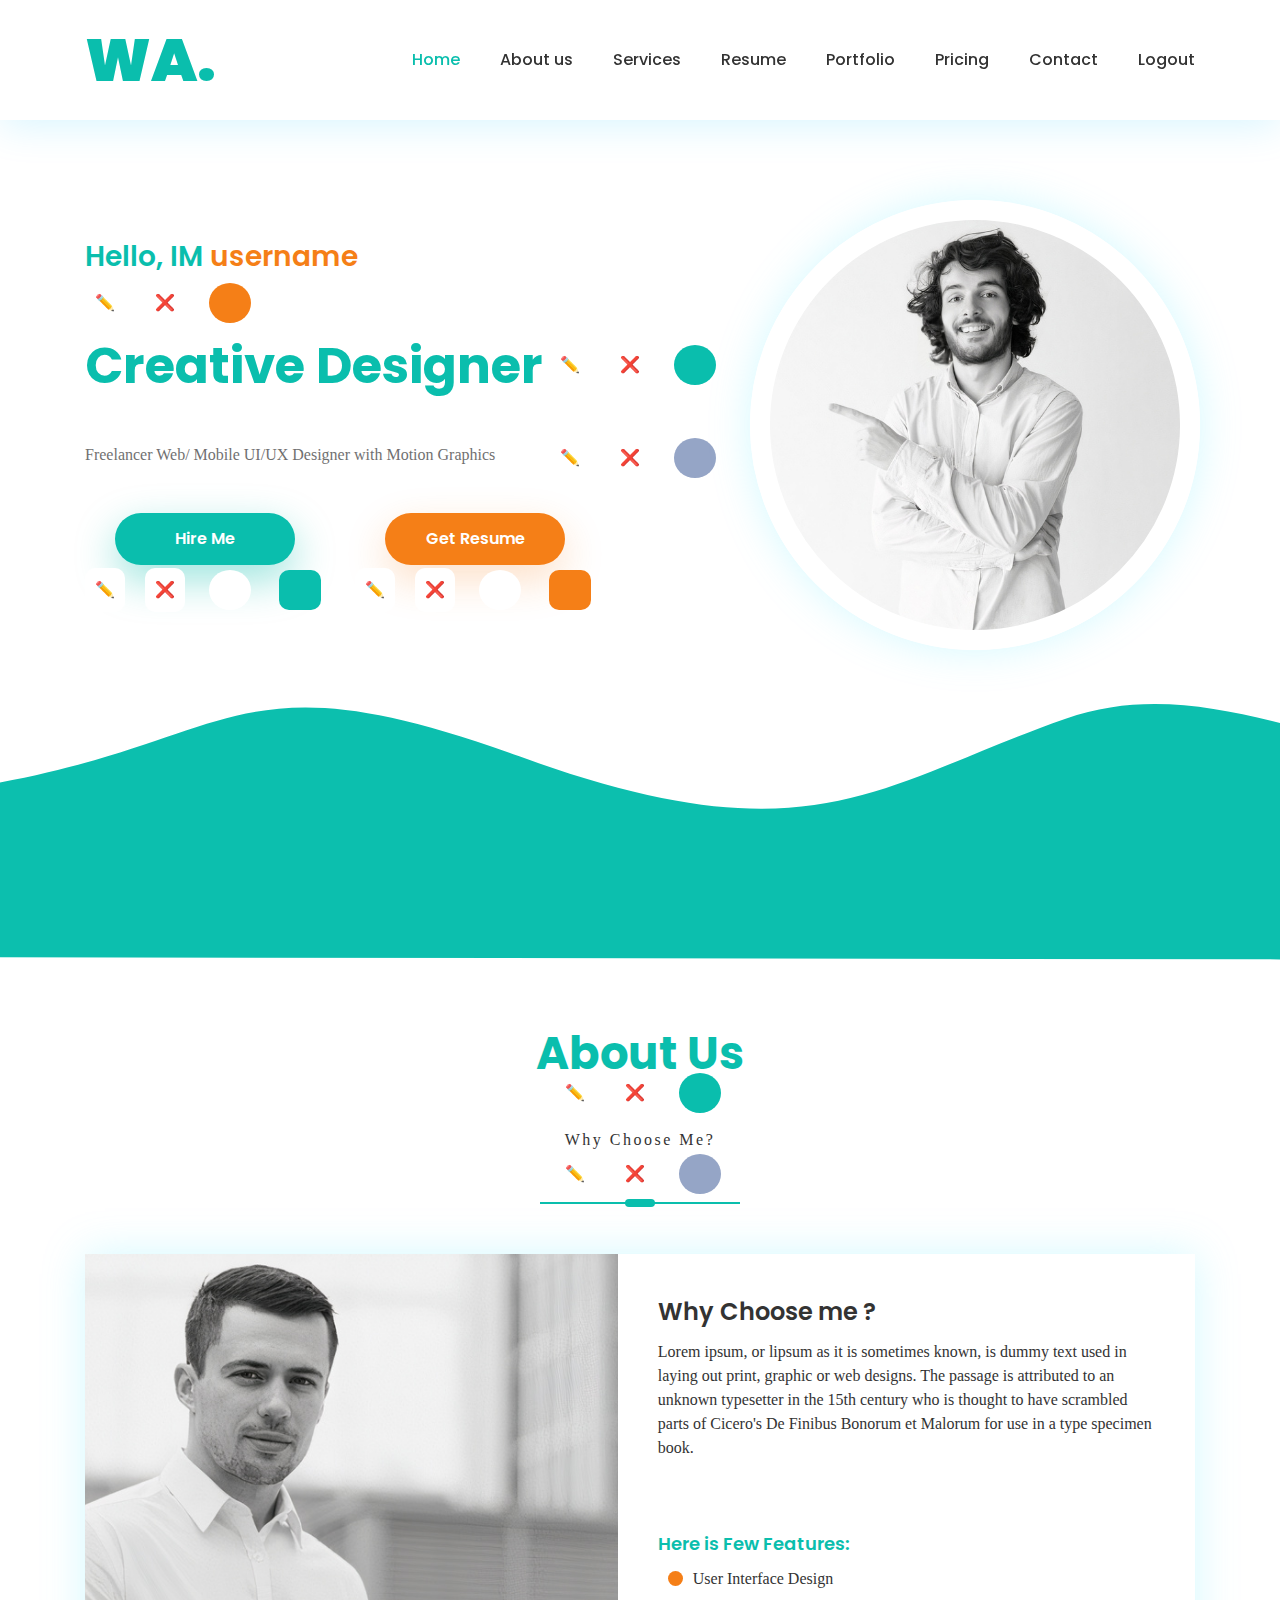
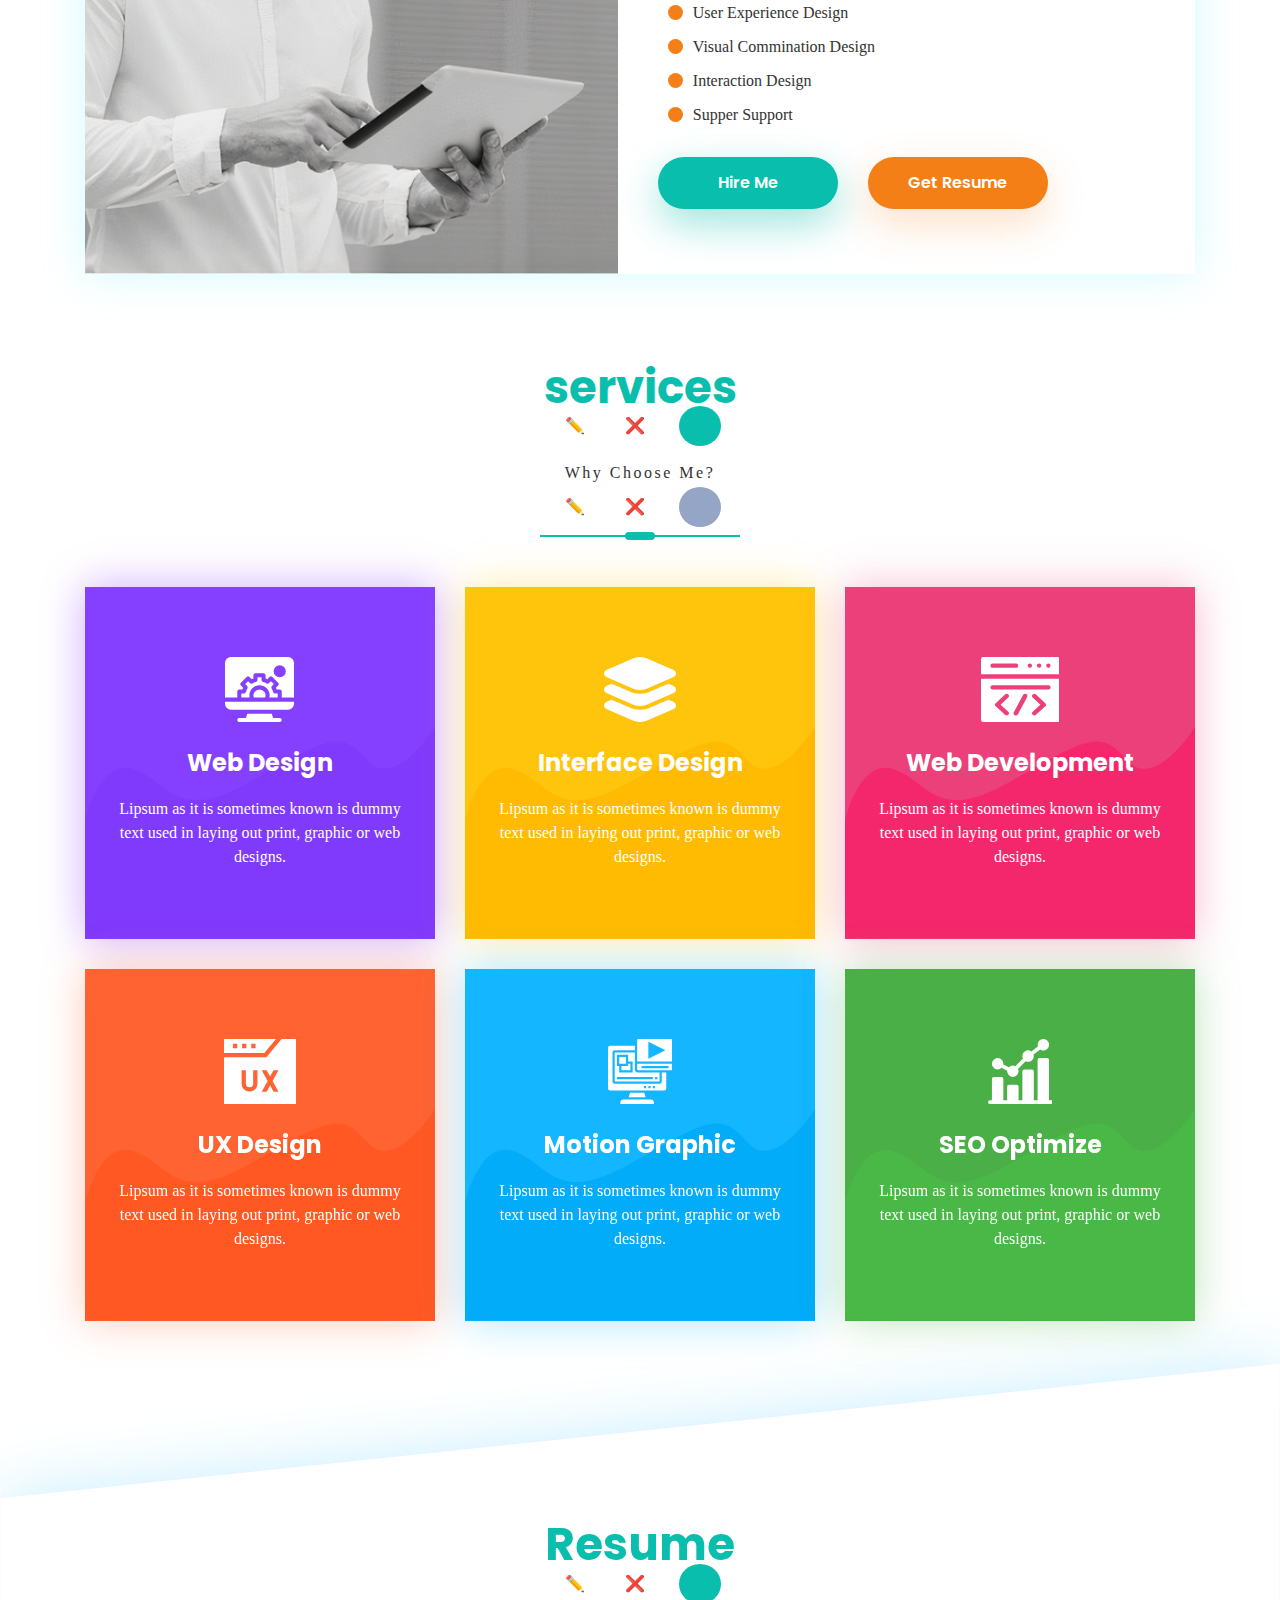
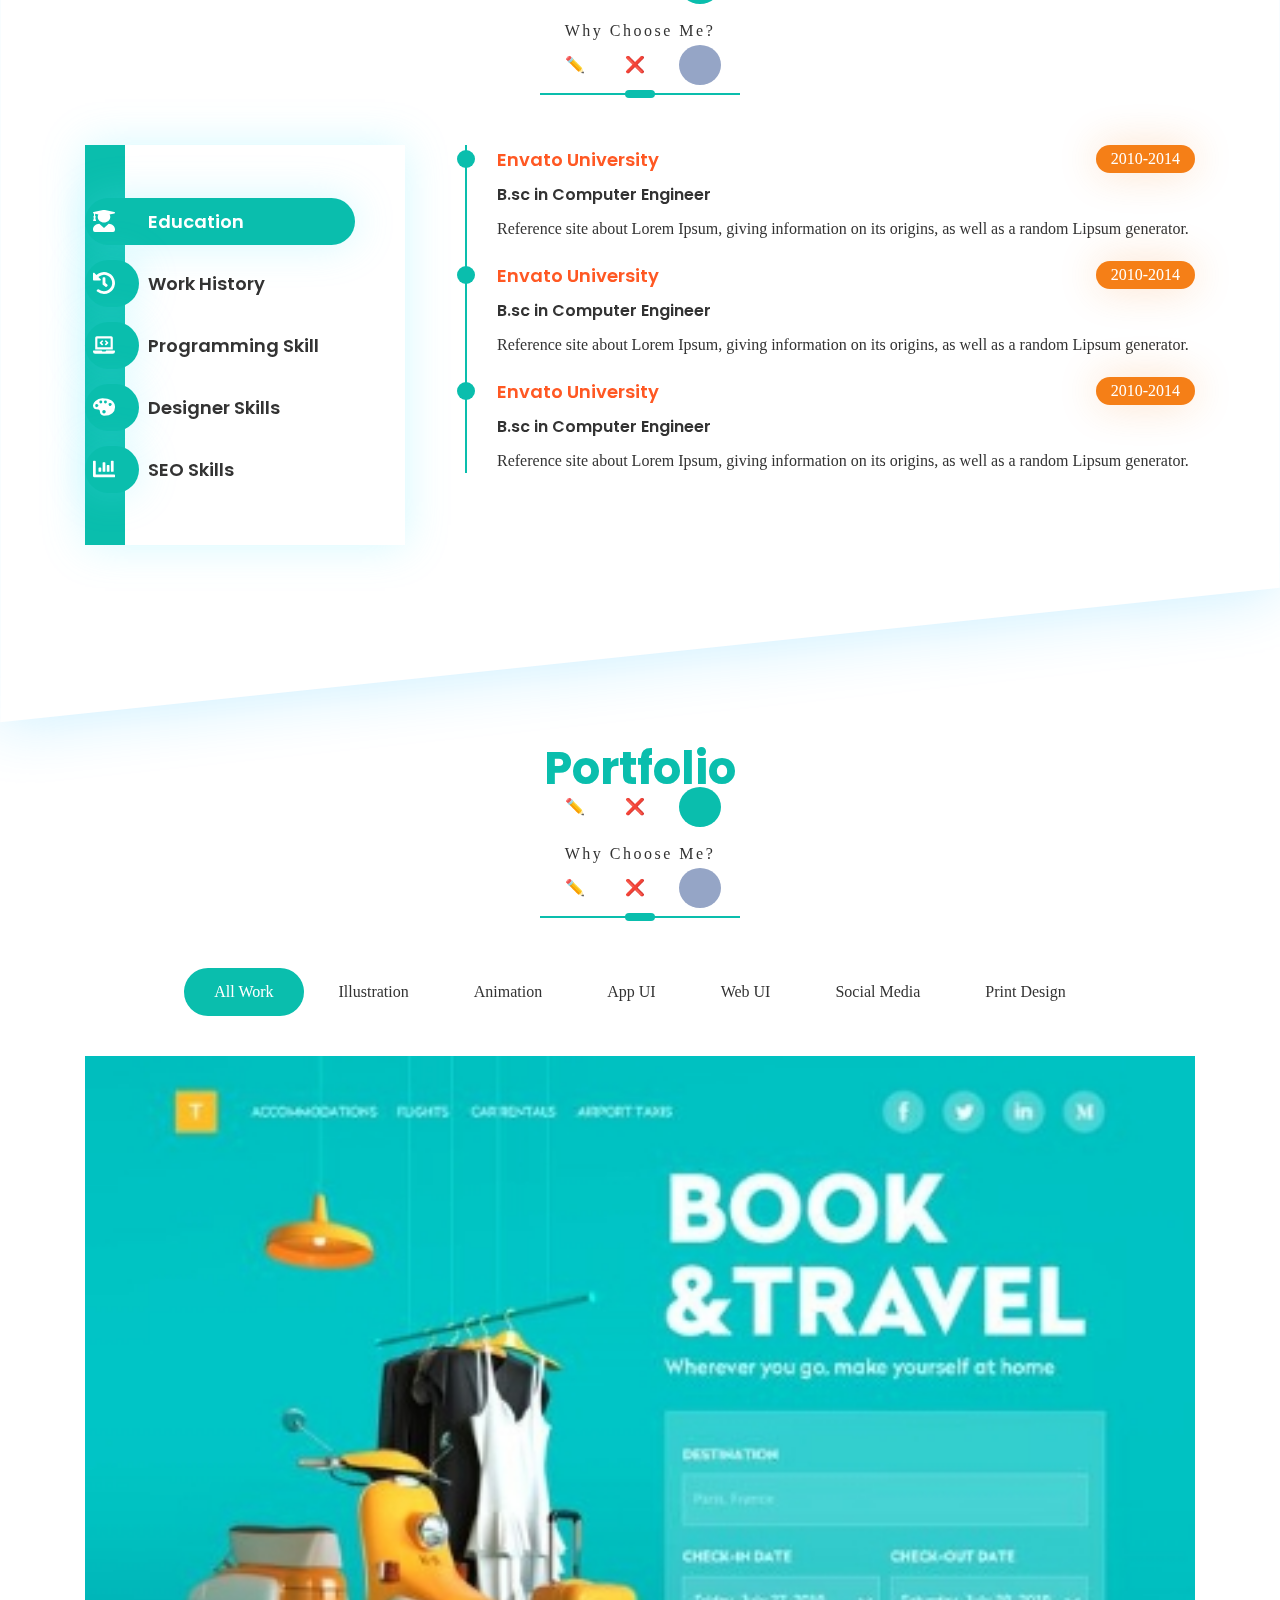
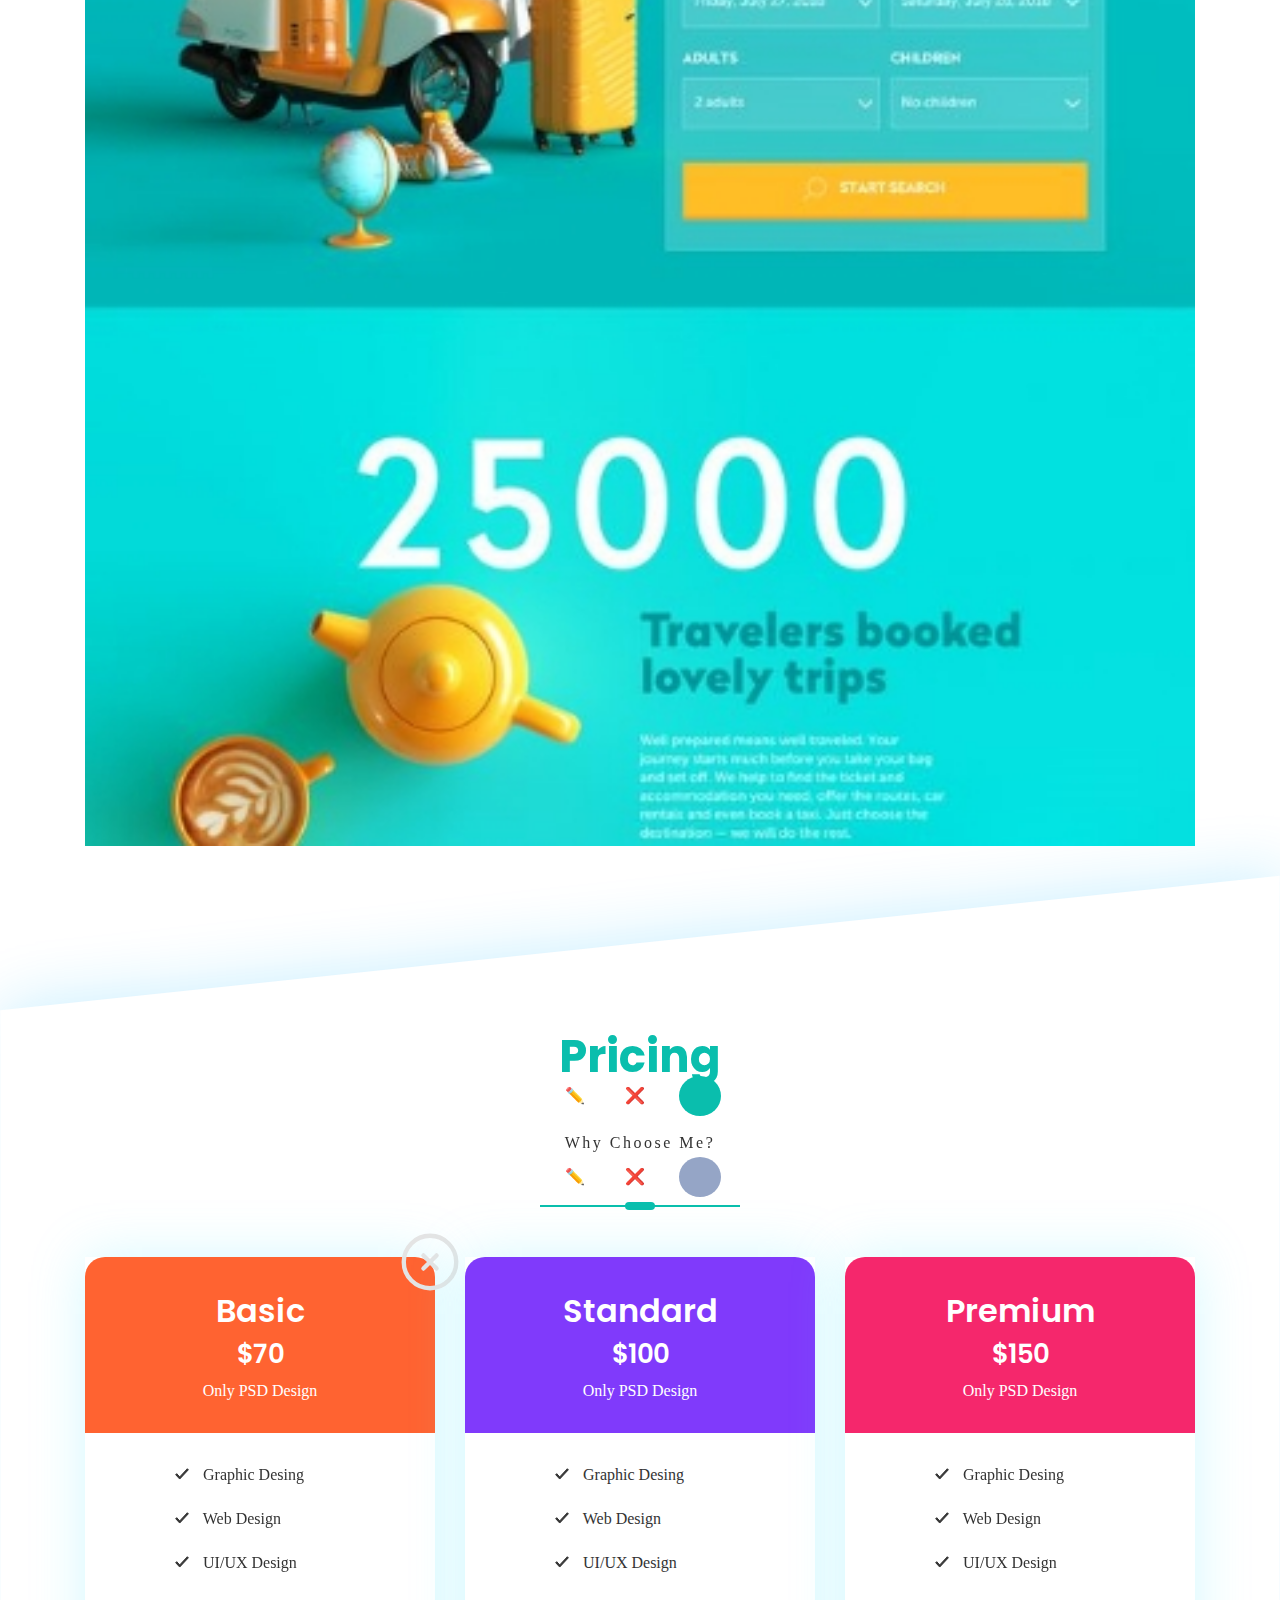
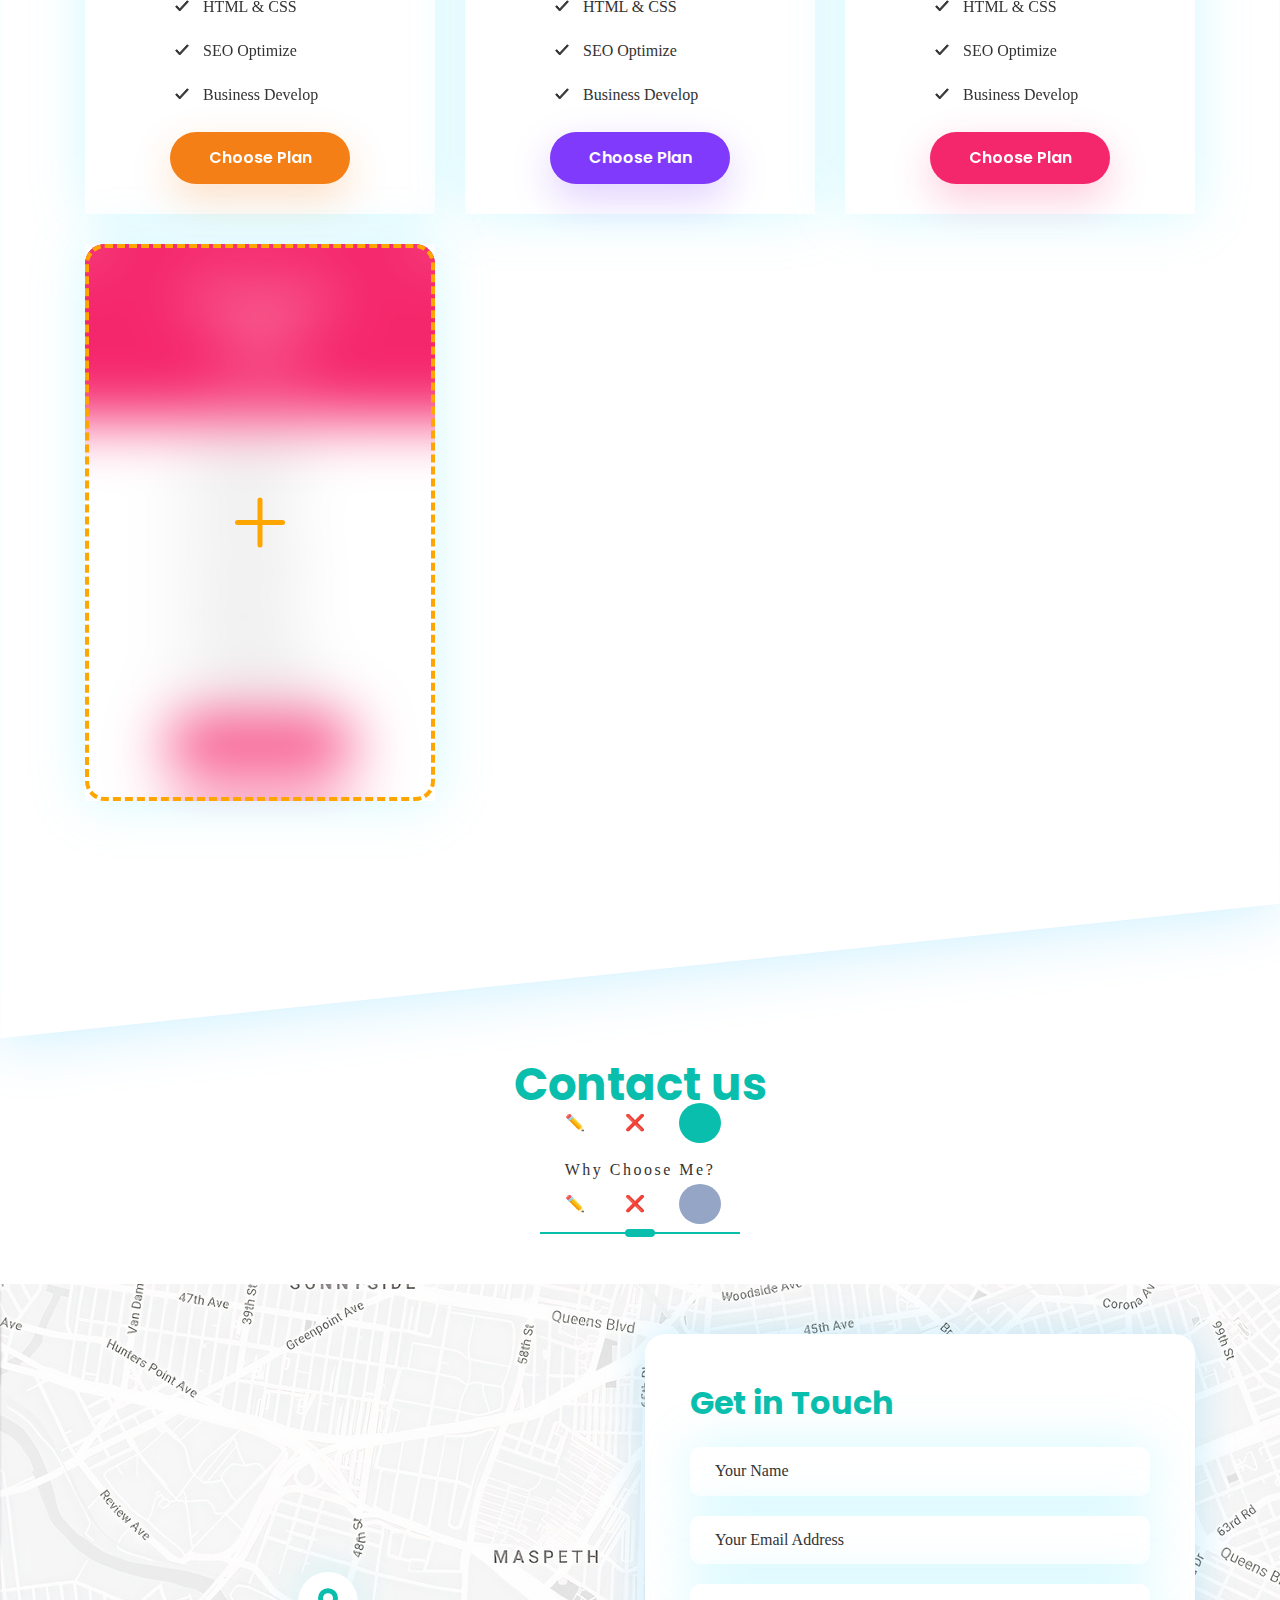
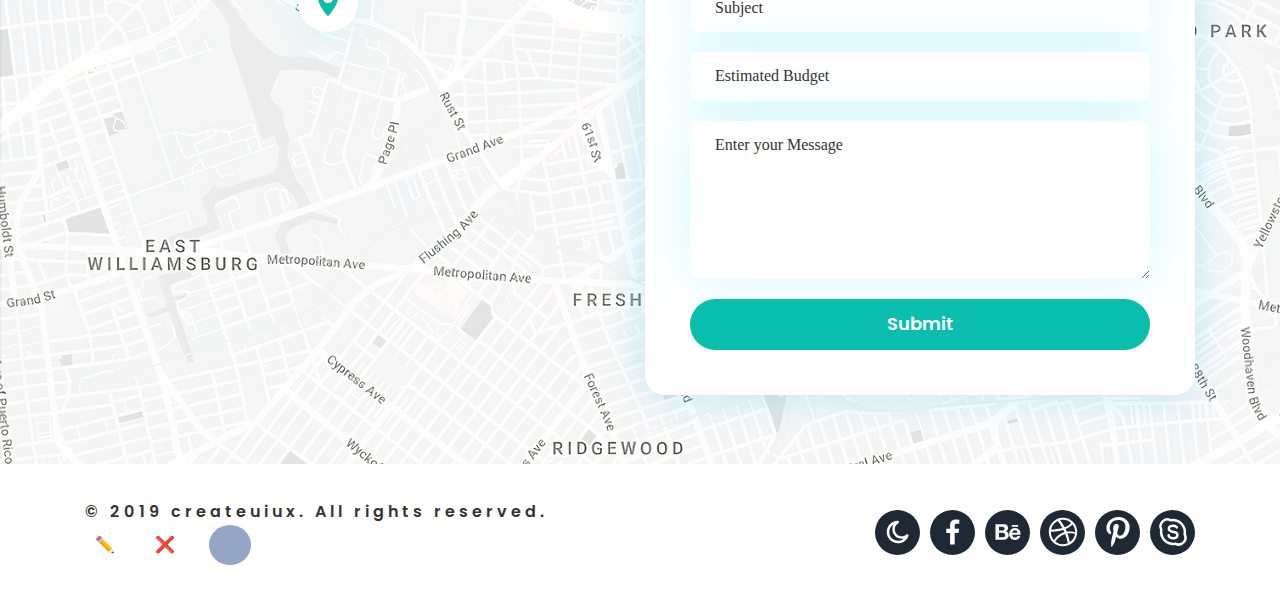
==== commit 0b0aa023: "style: improve the responsive style of home section title and caption" ====
--- a/html/index.html
+++ b/html/index.html
@@ -92,13 +92,19 @@
 
                                 <h2 class="home__title">Creative Designer</h2>
                                 <div class="manage-text">
-                                    <span class="pen" id="titlePen">✏️</span>
-                                    <span class="del" id="titleDel">❌</span>
-                                    <input type="color" name="title-color" value="#0abead" id="titleColor"
-                                        class="title-color">
+                                    <div style="display: flex; align-items: center;column-gap: 2rem;">
+
+                                        <span class="pen" id="titlePen">✏️</span>
+                                        <span class="del" id="titleDel">❌</span>
+                                        <input type="color" name="title-color" value="#0abead" id="titleColor"
+                                            class="title-color">
+                                    </div>
                                     <div class="title-edit-text-box">
-                                        <input type="text" autofocus name="title-text" id="titleText">
-                                        <input type="submit" value="save" id="saveTitleText">
+                                        <input type="text" autofocus name="title-text" id="titleText"
+                                            style="overflow: hidden;">
+                                        <input type="submit" value="save" id="saveTitleText" style="@media (width < 992px) {
+                                            width: 100%;     
+                                          }">
                                     </div>
                                 </div>
                             </div>
@@ -106,11 +112,15 @@
                             <div class="home-caption-box">
                                 <p class="home__caption">Freelancer Web/ Mobile UI/UX Designer with Motion Graphics
                                 </p>
-                                <div class="manage-text">
-                                    <span class="pen" id="captionPen">✏️</span>
-                                    <span class="del" id="captionDel">❌</span>
-                                    <input type="color" name="caption-color" value="#95a5c6" id="captionColor"
-                                        class="caption-color">
+                                <div class="manage-text" style="flex-direction: column;">
+                                    <div
+                                        style="display: flex;flex-direction: row;align-items: center;column-gap: 2rem;">
+
+                                        <span class="pen" id="captionPen">✏️</span>
+                                        <span class="del" id="captionDel">❌</span>
+                                        <input type="color" name="caption-color" value="#95a5c6" id="captionColor"
+                                            class="caption-color">
+                                    </div>
                                     <div class="caption-edit-text-box">
                                         <input type="text" name="title-text" id="captionText">
                                         <input type="submit" value="save" id="saveCaptionText">
@@ -175,16 +185,16 @@
 
             <div class="section-head">
                 <h3 class="section-head__title about-us-text">About Us</h3>
-                    <div class="manage-text section-head-manage ">
-                        <span class="pen" id="aboutUsTitlePen">✏️</span>
-                        <span class="del" id="aboutUsTitleDel">❌</span>
-                        <input type="color" name="title-color" value="#0abead" id="aboutUsTitleColor"
-                            class="home-link-color">
-                        <div class="edit-text-box">
-                            <input type="text" name="name-text" id="aboutUsInput">
-                            <input type="submit" value="save" id="saveAboutUsText">
-                        </div>
-                    </div>
+                <div class="manage-text section-head-manage ">
+                    <span class="pen" id="aboutUsTitlePen">✏️</span>
+                    <span class="del" id="aboutUsTitleDel">❌</span>
+                    <input type="color" name="title-color" value="#0abead" id="aboutUsTitleColor"
+                        class="home-link-color">
+                    <div class="edit-text-box">
+                        <input type="text" name="name-text" id="aboutUsInput">
+                        <input type="submit" value="save" id="saveAboutUsText">
+                    </div>
+                </div>
                 <div class="section-head-caption">
                     <p class="section-head__caption about-us-caption">Why Choose Me?</p>
                     <div class="manage-text section-head-manage section-head-manage-m">
@@ -772,7 +782,12 @@
                 <div class="row">
                     <div class="col-12 col-sm-6 col-lg-4">
                         <div class="package">
-                            <div class="package__head package__head--orange">
+                            <div class="package__head package__head--orange" style="position: relative;">
+                                <svg style="position: absolute;top:-3rem;right:-3rem; color:rgb(228, 228, 228);" width="7rem" height="7rem" xmlns="http://www.w3.org/2000/svg" fill="none" viewBox="0 0 24 24" stroke-width="1.5" stroke="currentColor" class="w-6 h-6">
+                                    <path stroke-linecap="round" stroke-linejoin="round" d="m9.75 9.75 4.5 4.5m0-4.5-4.5 4.5M21 12a9 9 0 1 1-18 0 9 9 0 0 1 18 0Z" />
+                                  </svg>
+                                      
+                                      
                                 <h4 class="package__type">Basic</h4>
                                 <span class="package__price">$70</span>
                                 <span class="package__filter">Only PSD Design</span>
@@ -1074,7 +1089,7 @@
                     </div>
                 </div>
 
-               
+
         </section>
         <section class="contactus">
             <div class="section-head">
--- a/css/responsive.css
+++ b/css/responsive.css
@@ -51,6 +51,13 @@
         background-position-y: center;
         background-size: cover;
     }
+    .manage-text{
+        flex-direction: column;
+    }
+    #titleText{
+        overflow-x: hidden;
+    }
+    
 
     .manage-text,
     .mange-text-box {
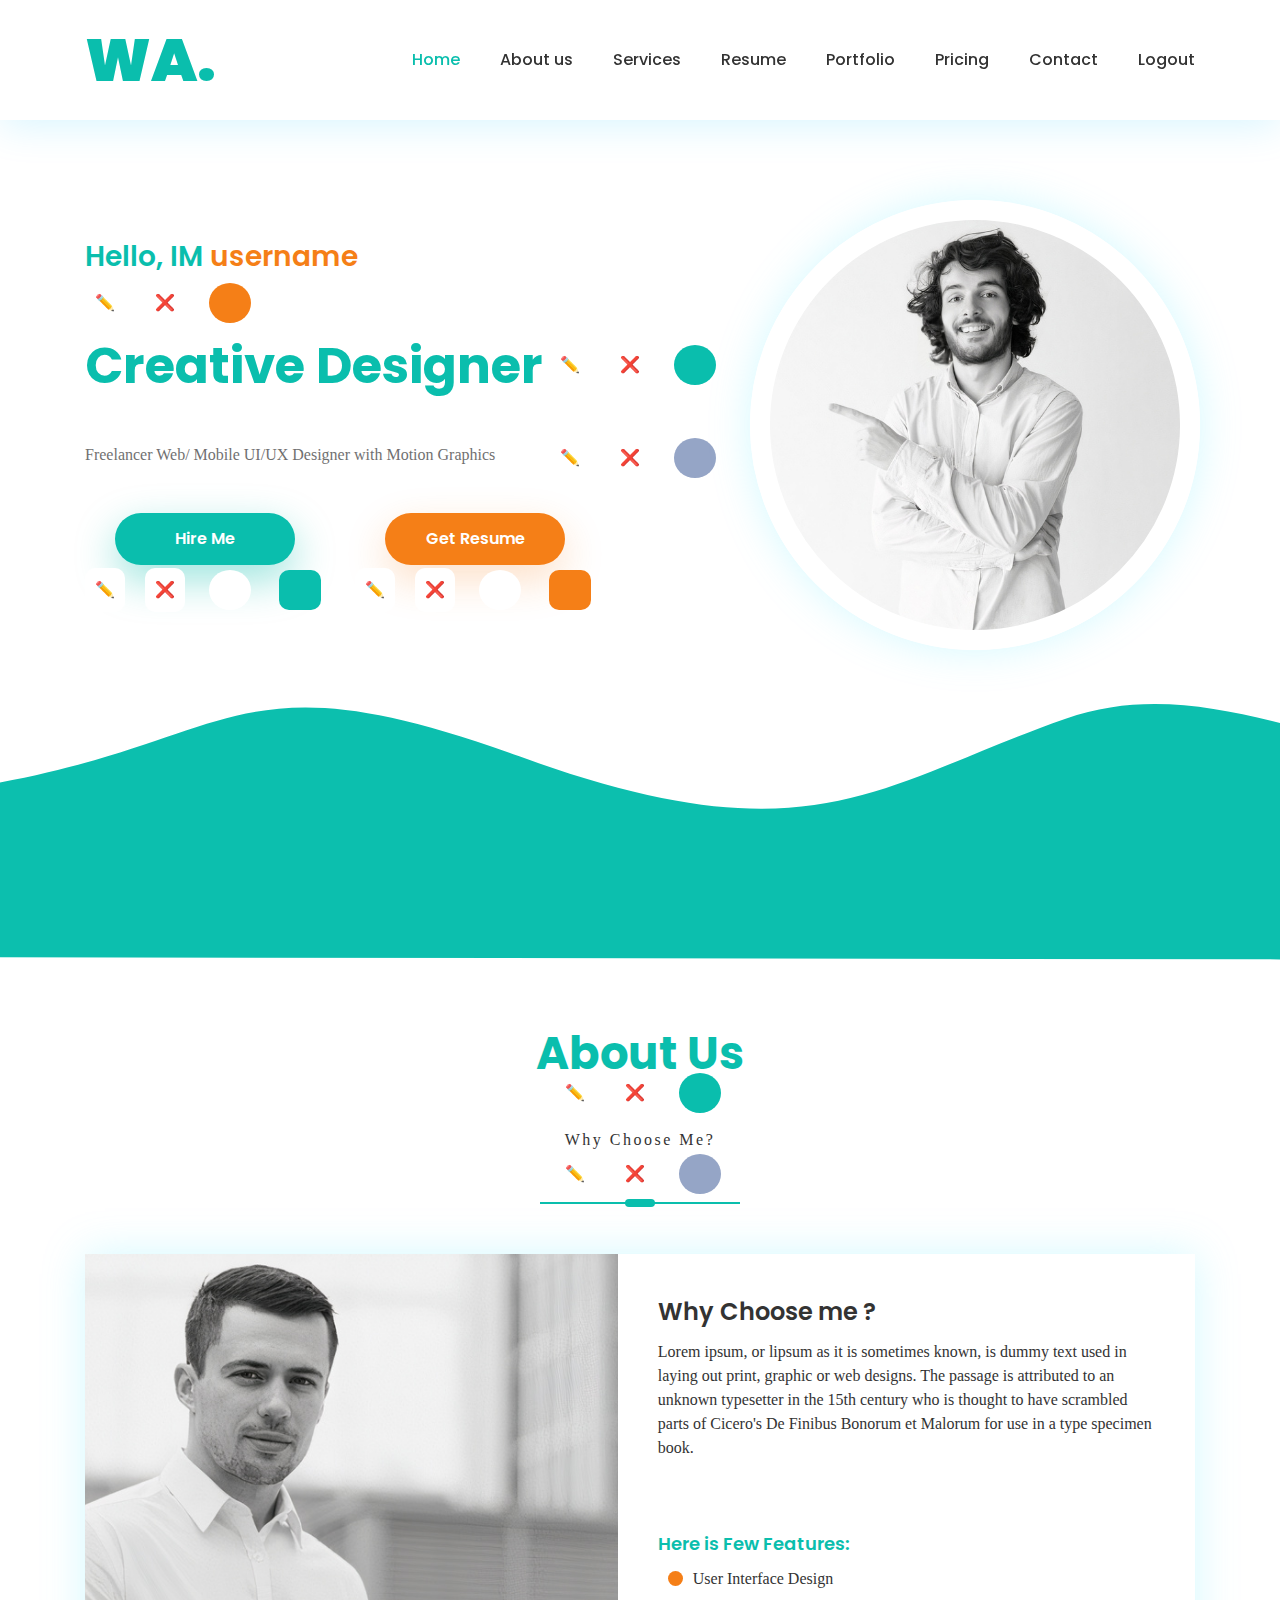
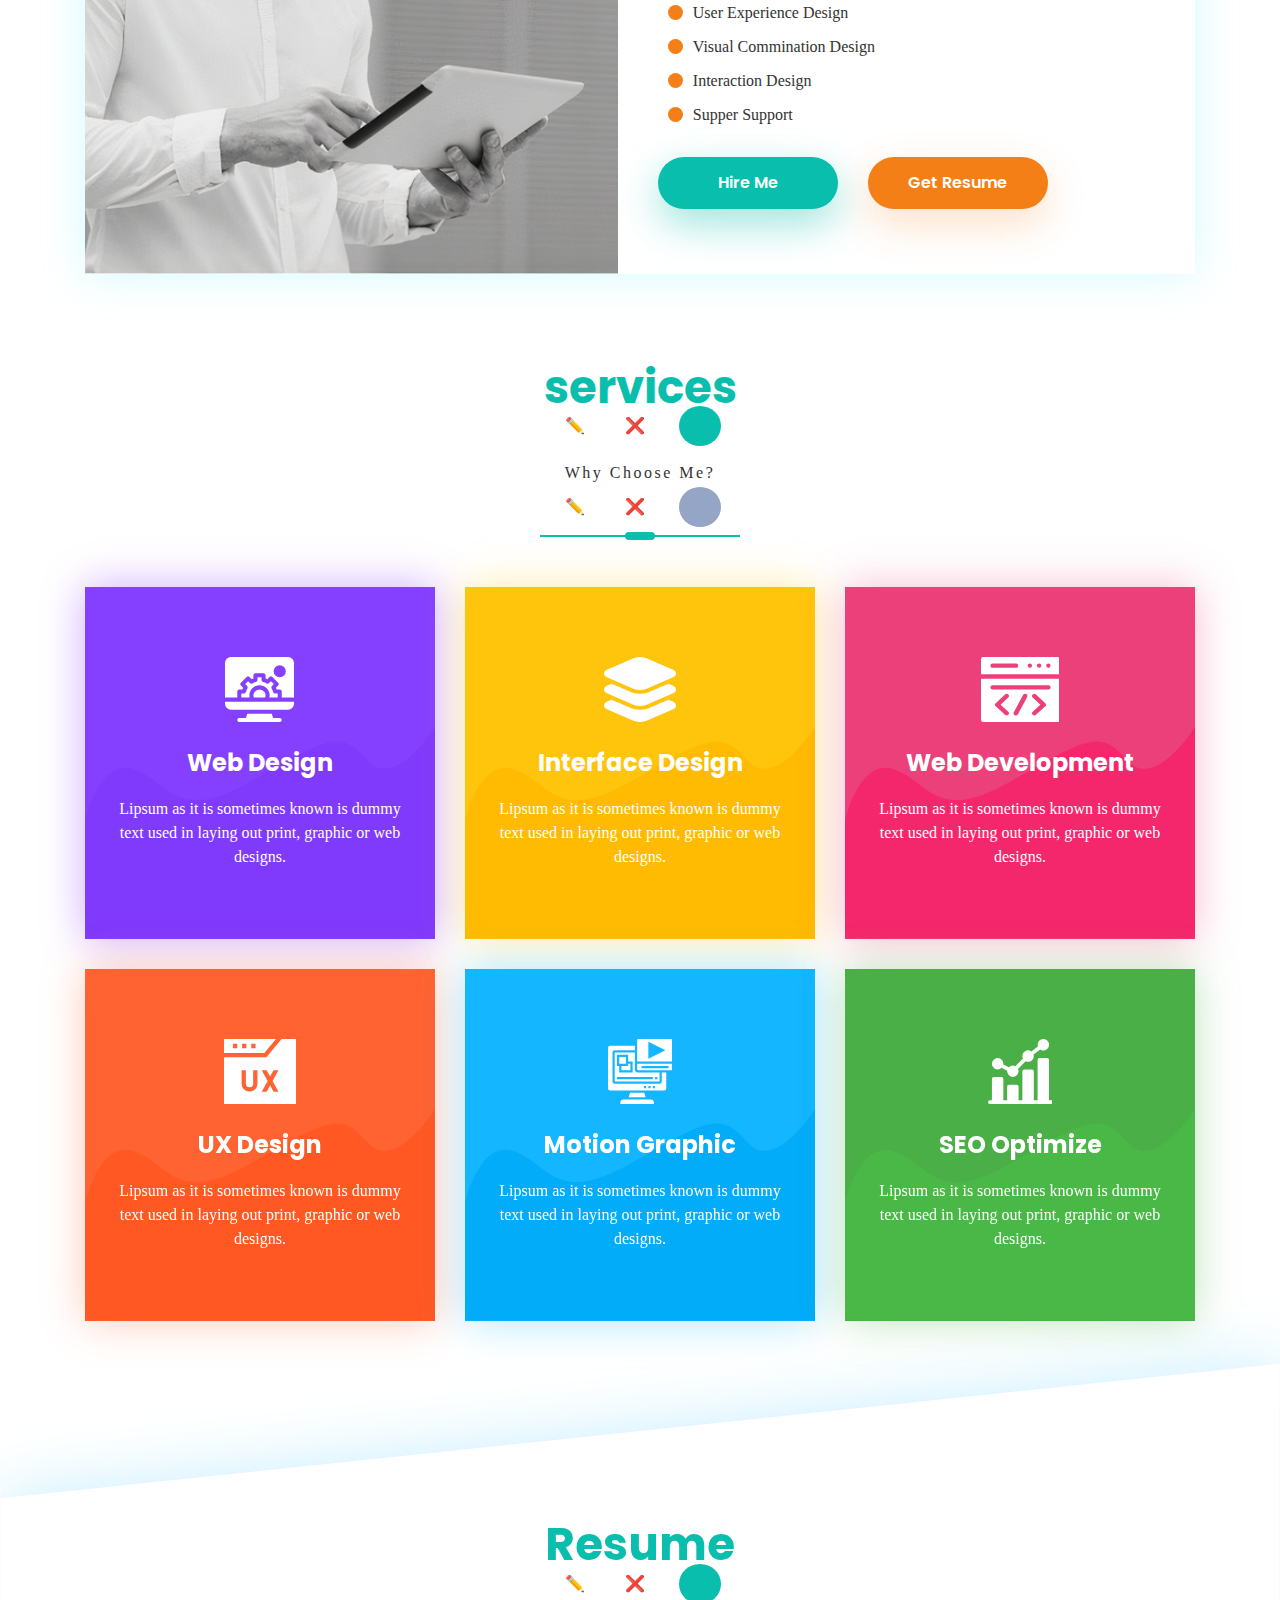
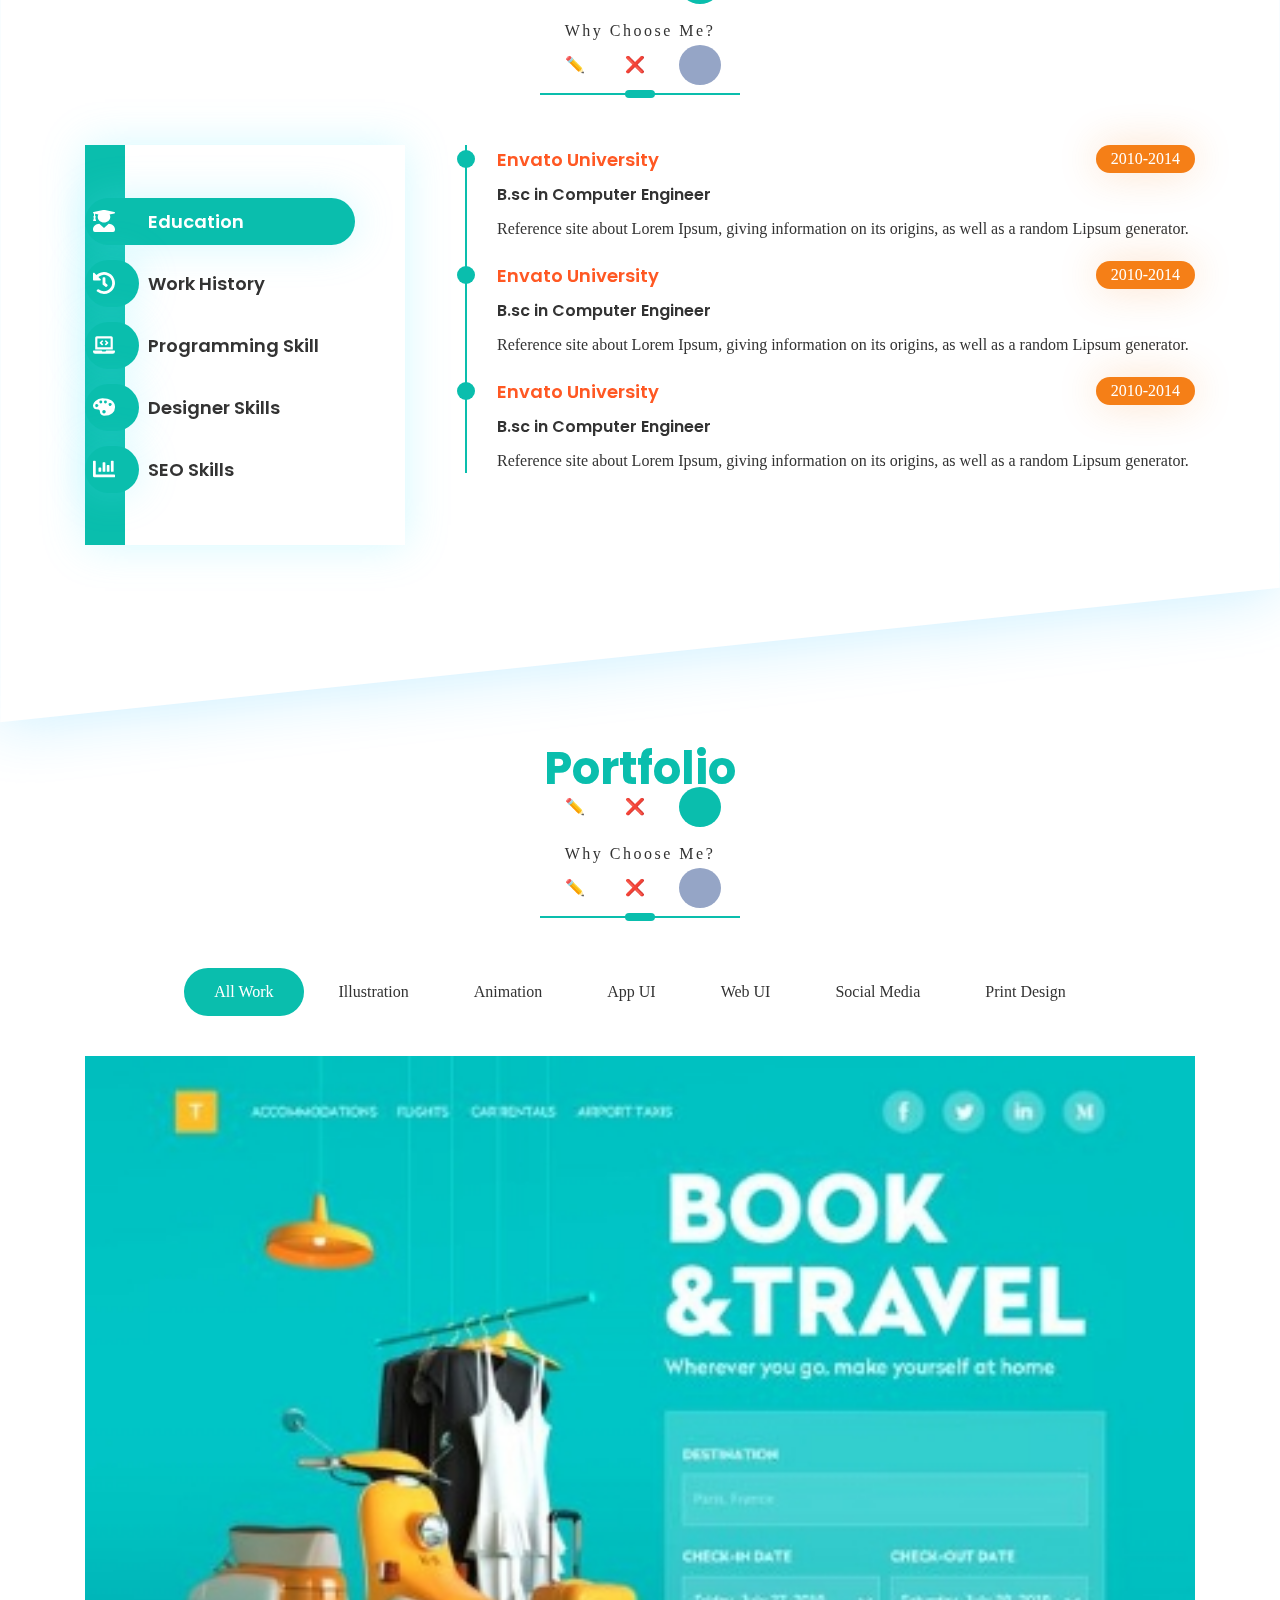
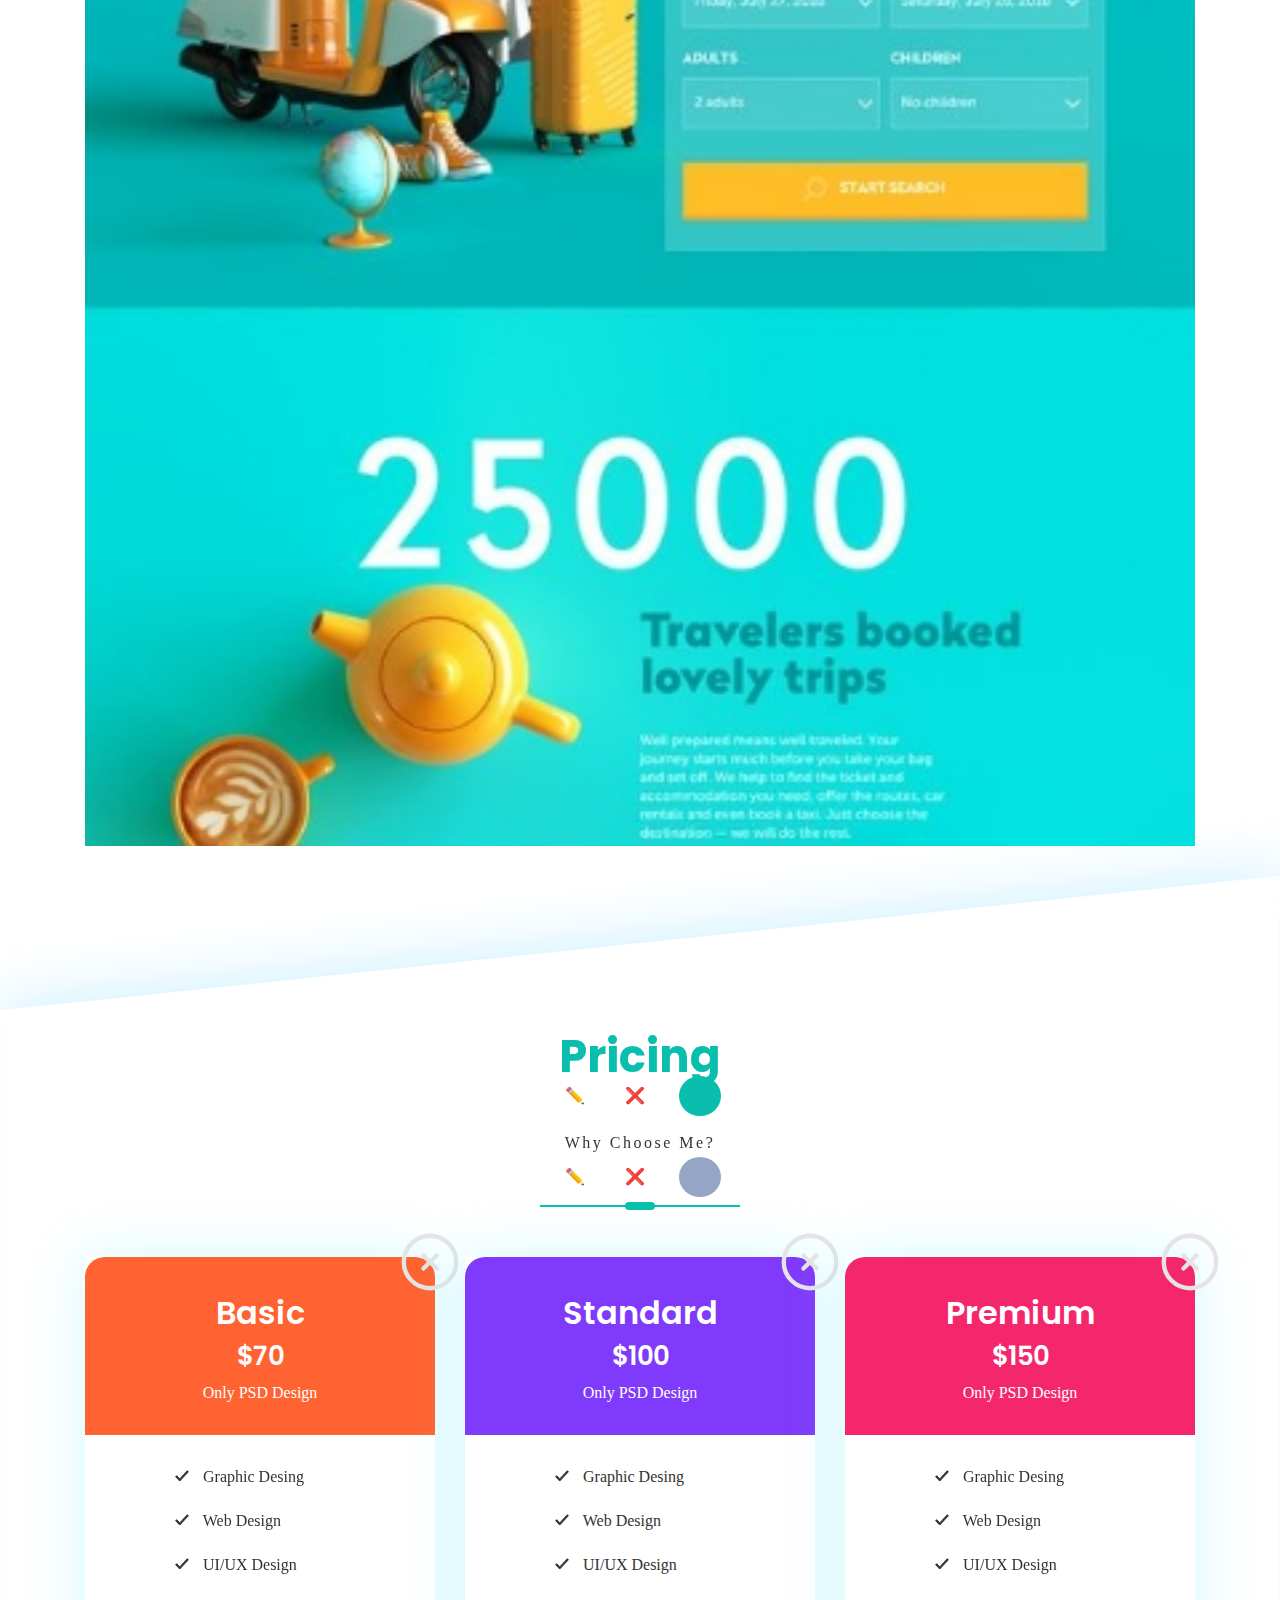
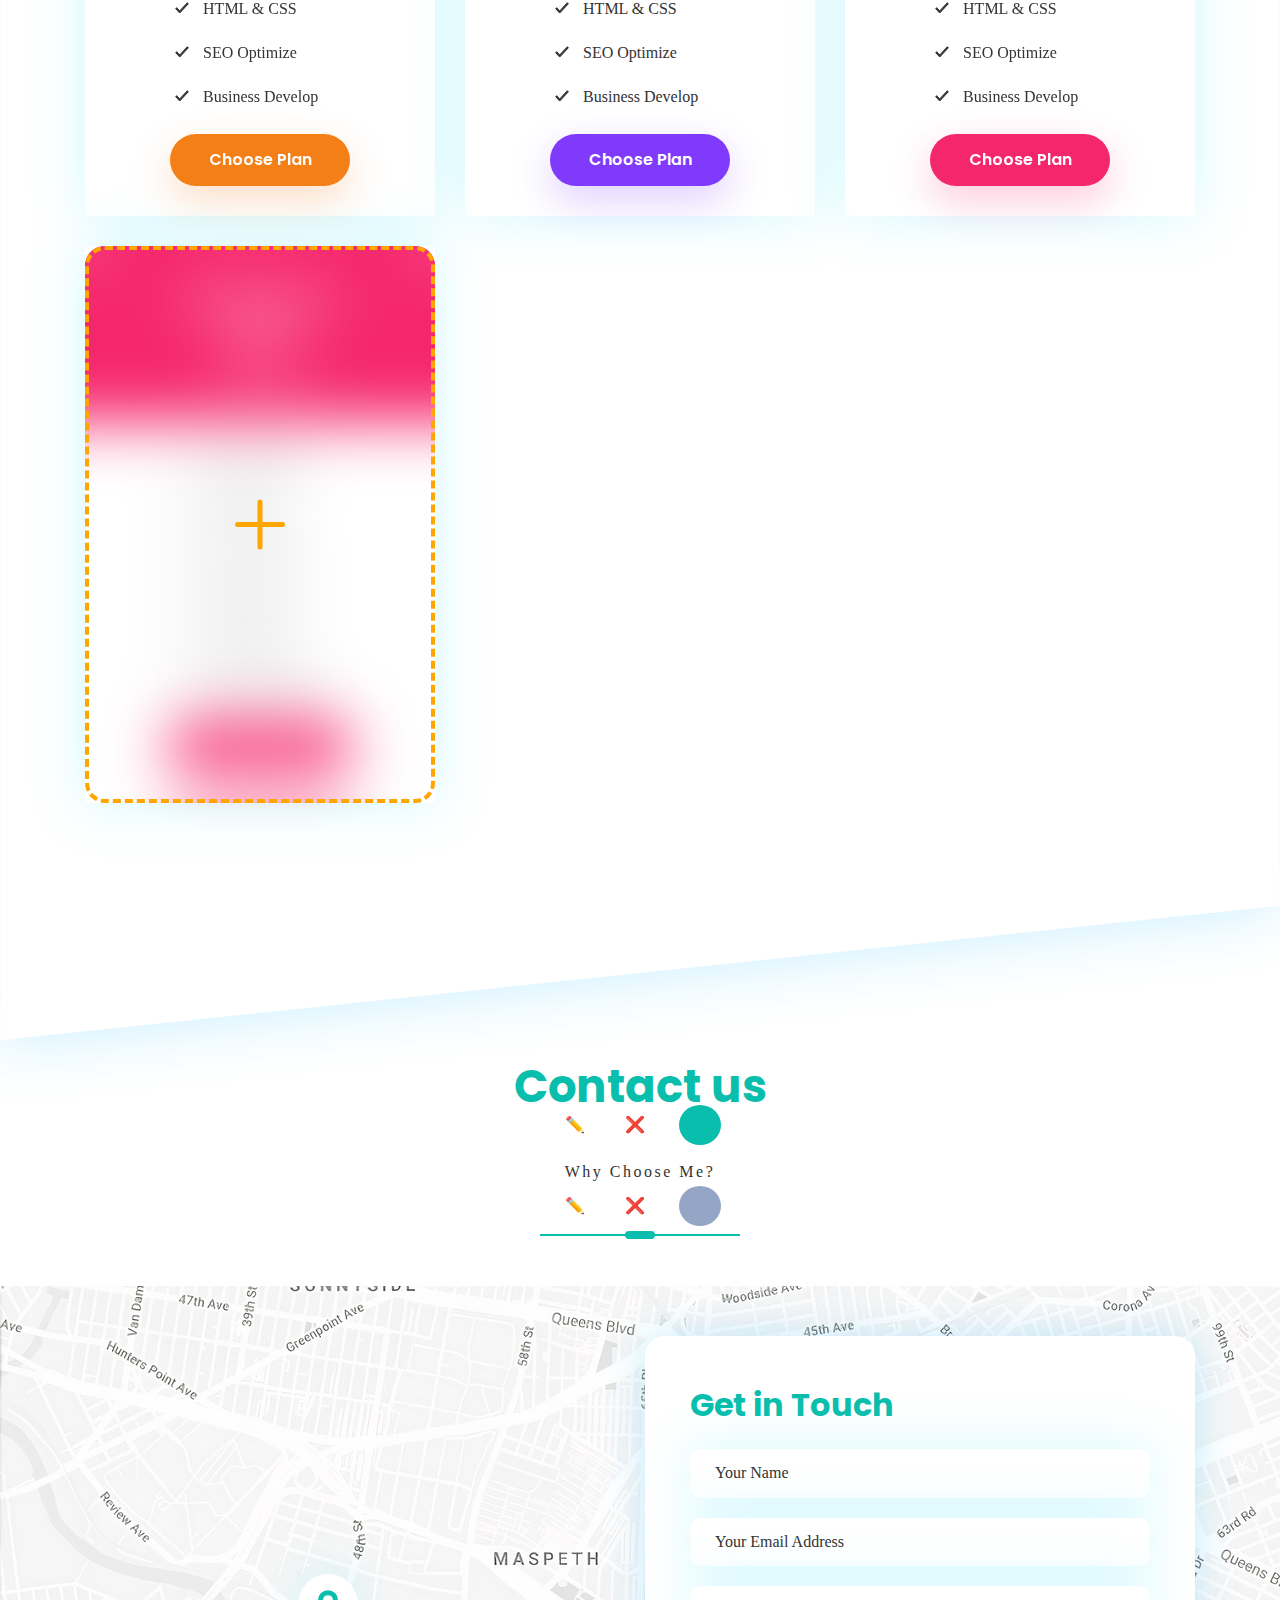
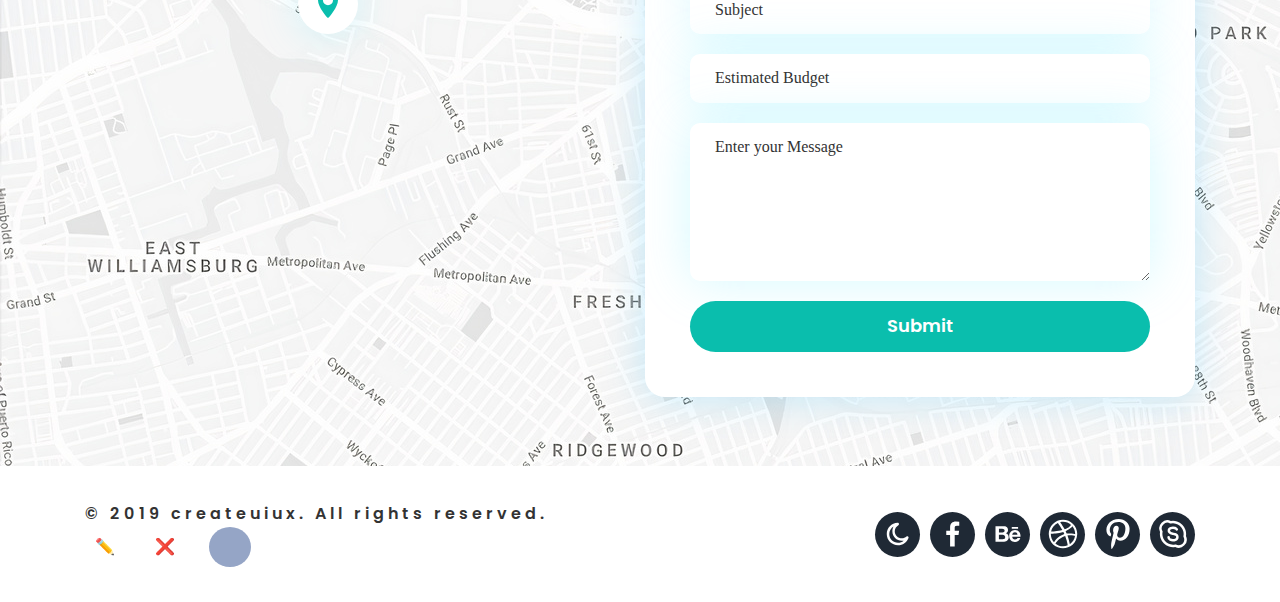
==== commit 915a4327: "feat: develop remove defult pack" ====
--- a/html/index.html
+++ b/html/index.html
@@ -777,16 +777,18 @@
                     </div>
                 </div>
                 <div id="package-container"></div>
-                <div class="row ">
-                </div>
+  
                 <div class="row">
                     <div class="col-12 col-sm-6 col-lg-4">
-                        <div class="package">
-                            <div class="package__head package__head--orange" style="position: relative;">
-                                <svg style="position: absolute;top:-3rem;right:-3rem; color:rgb(228, 228, 228);" width="7rem" height="7rem" xmlns="http://www.w3.org/2000/svg" fill="none" viewBox="0 0 24 24" stroke-width="1.5" stroke="currentColor" class="w-6 h-6">
-                                    <path stroke-linecap="round" stroke-linejoin="round" d="m9.75 9.75 4.5 4.5m0-4.5-4.5 4.5M21 12a9 9 0 1 1-18 0 9 9 0 0 1 18 0Z" />
-                                  </svg>
-                                      
+                        <div class="package" id="removePack">
+                            <div id="deletPackBtn" class="package__head package__head--orange" style="position: relative;" >
+                                <button onclick="removeElement()" style="background-color: transparent; border: none;outline: none;">
+
+                                    <svg style="position: absolute;top:-3rem;right:-3rem; color:rgb(228, 228, 228);" width="7rem" height="7rem" xmlns="http://www.w3.org/2000/svg" fill="none" viewBox="0 0 24 24" stroke-width="1.5" stroke="currentColor" class="w-6 h-6">
+                                        <path stroke-linecap="round" stroke-linejoin="round" d="m9.75 9.75 4.5 4.5m0-4.5-4.5 4.5M21 12a9 9 0 1 1-18 0 9 9 0 0 1 18 0Z" />
+                                      </svg>
+                                </button>
+                           
                                       
                                 <h4 class="package__type">Basic</h4>
                                 <span class="package__price">$70</span>
@@ -860,8 +862,14 @@
                         </div>
                     </div>
                     <div class="col-12 col-sm-6 col-lg-4">
-                        <div class="package">
-                            <div class="package__head package__head--purple">
+                        <div class="package" id="removePack" >
+                            <div id="deletPackBtn" class="package__head package__head--purple" style="position: relative;">
+                                <button onclick="removeElement()" style="background-color: transparent; border: none;outline: none;">
+
+                                    <svg style="position: absolute;top:-3rem;right:-3rem; color:rgb(228, 228, 228);" width="7rem" height="7rem" xmlns="http://www.w3.org/2000/svg" fill="none" viewBox="0 0 24 24" stroke-width="1.5" stroke="currentColor" class="w-6 h-6">
+                                        <path stroke-linecap="round" stroke-linejoin="round" d="m9.75 9.75 4.5 4.5m0-4.5-4.5 4.5M21 12a9 9 0 1 1-18 0 9 9 0 0 1 18 0Z" />
+                                      </svg>
+                                </button>
                                 <h4 class="package__type">Standard</h4>
                                 <span class="package__price">$100</span>
                                 <span class="package__filter">Only PSD Design</span>
@@ -934,8 +942,14 @@
                         </div>
                     </div>
                     <div class="col-12 col-sm-6 col-lg-4">
-                        <div class="package">
-                            <div class="package__head package__head--pink">
+                        <div class="package" id="removePack">
+                            <div class="package__head package__head--pink" style="position: relative;">
+                                <button id="deletPackBtn" onclick="removeElement()" style="background-color: transparent; border: none;outline: none;">
+
+                                    <svg style="position: absolute;top:-3rem;right:-3rem; color:rgb(228, 228, 228);" width="7rem" height="7rem" xmlns="http://www.w3.org/2000/svg" fill="none" viewBox="0 0 24 24" stroke-width="1.5" stroke="currentColor" class="w-6 h-6">
+                                        <path stroke-linecap="round" stroke-linejoin="round" d="m9.75 9.75 4.5 4.5m0-4.5-4.5 4.5M21 12a9 9 0 1 1-18 0 9 9 0 0 1 18 0Z" />
+                                      </svg>
+                                </button>
                                 <h4 class="package__type">Premium</h4>
                                 <span class="package__price">$150</span>
                                 <span class="package__filter">Only PSD Design</span>
